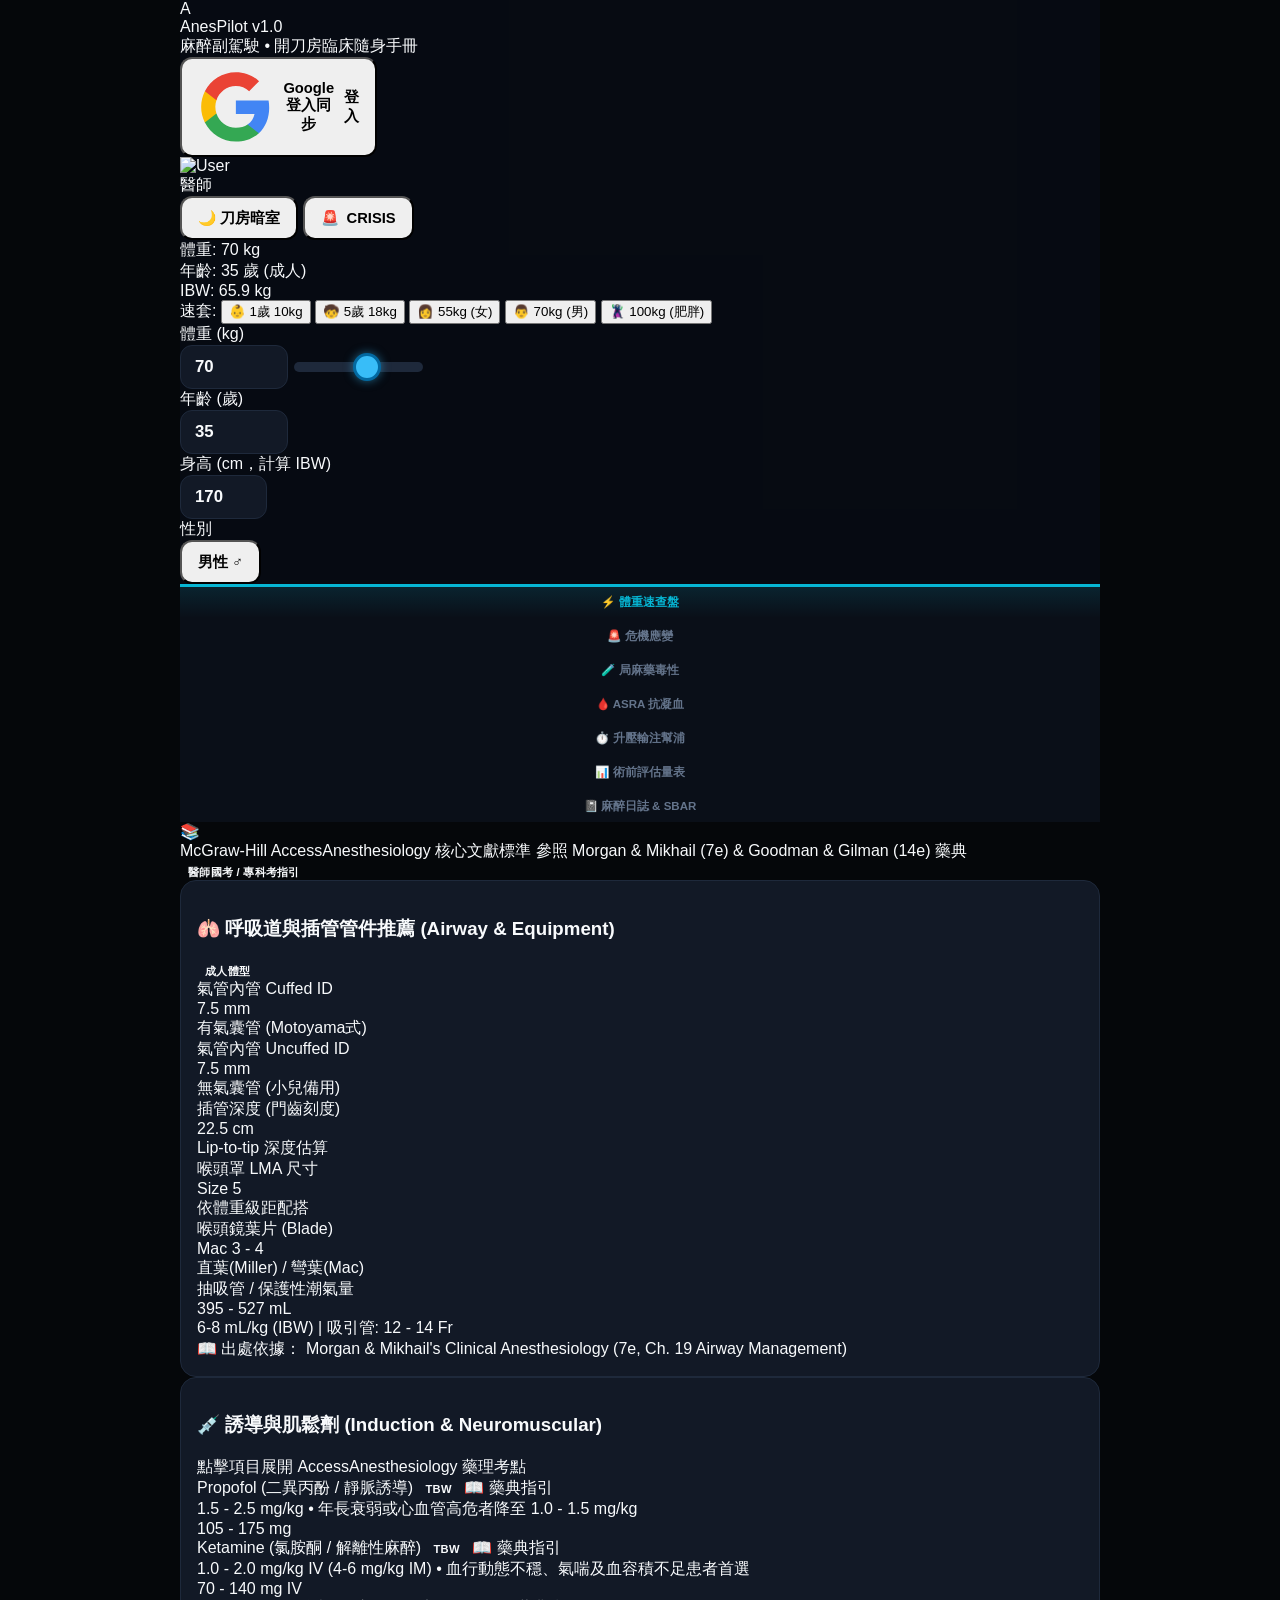
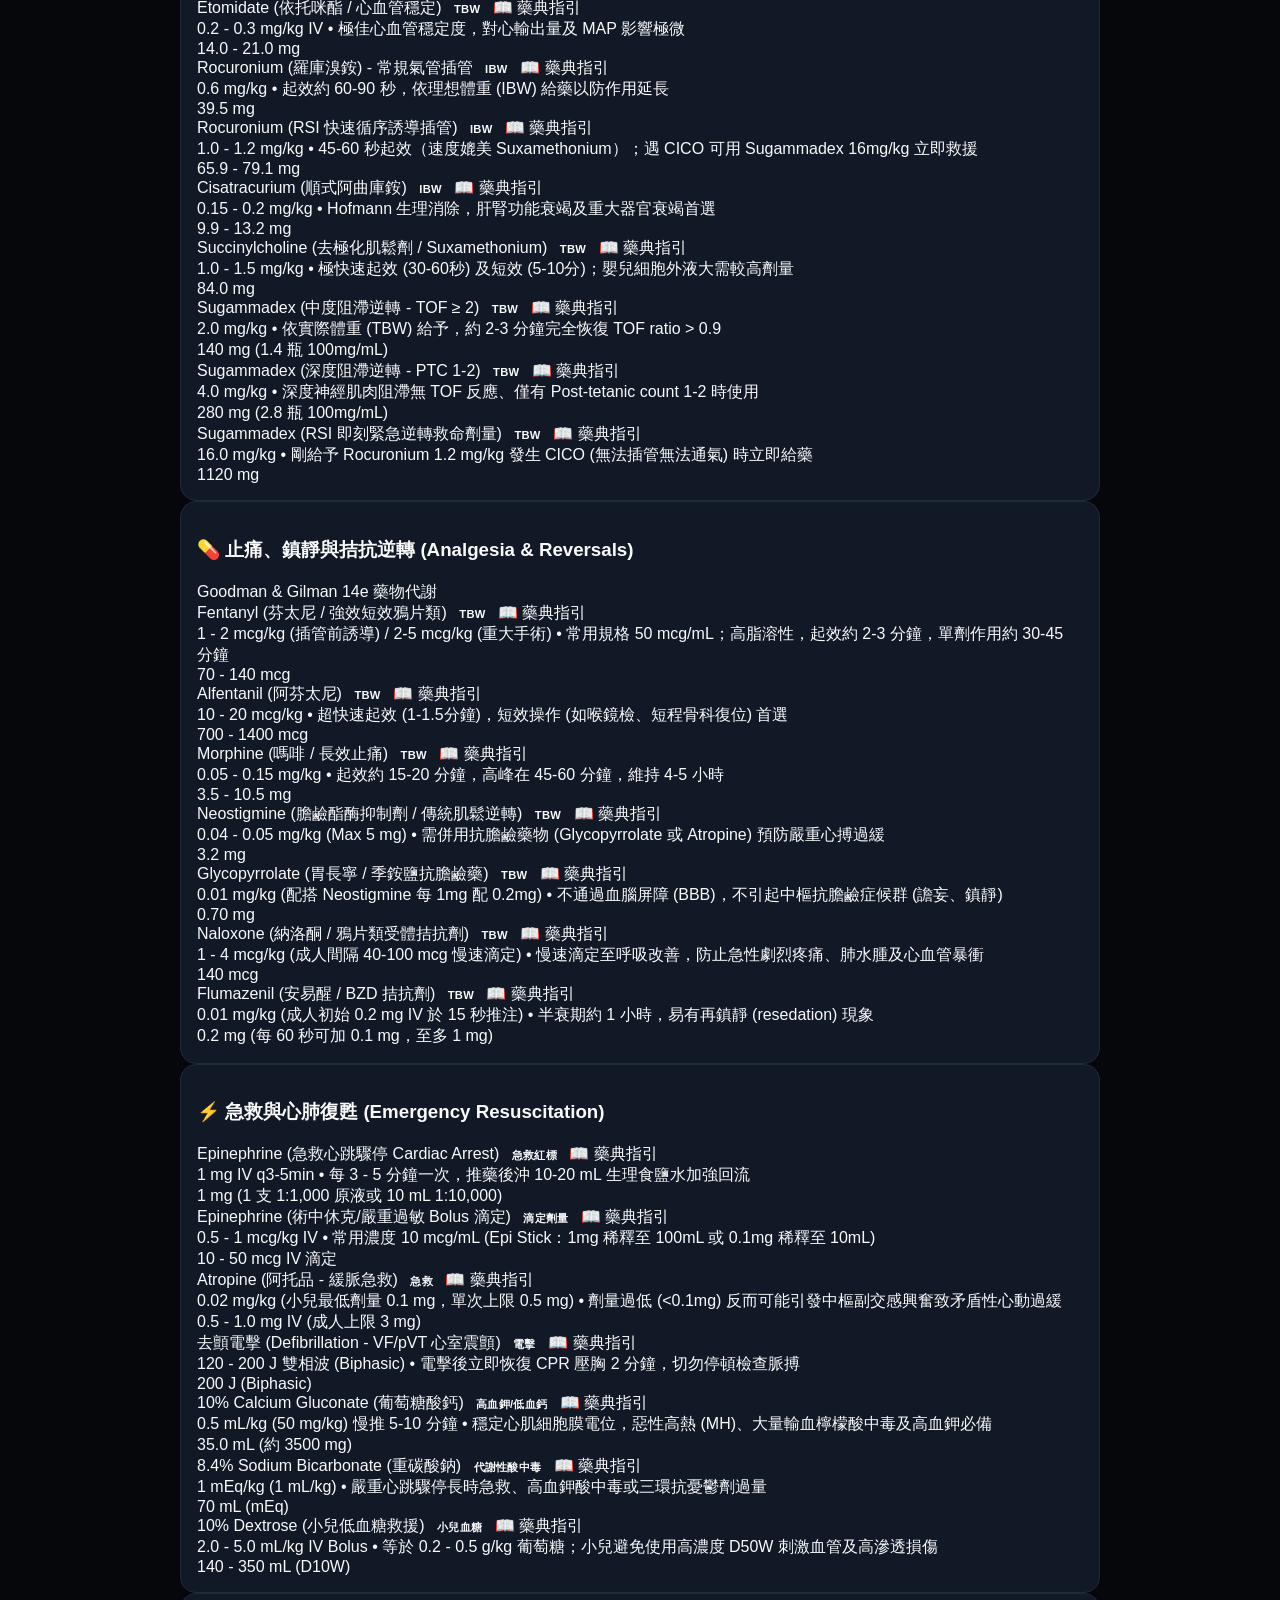
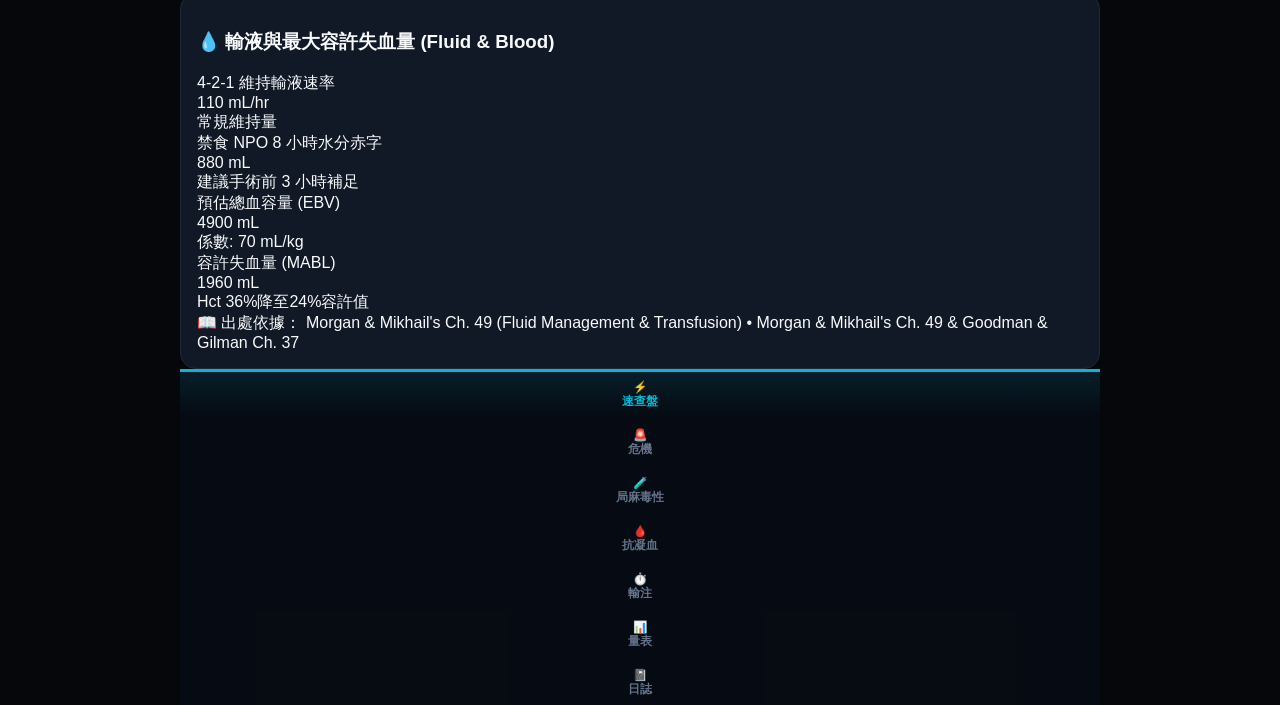
==== standalone.html @ 693778dd "fix(ux): enable mouse text selection and copying across all pages" ====
<!DOCTYPE html>
<html lang="zh-TW">
<head>
  <meta charset="UTF-8">
  <meta name="viewport" content="width=device-width, initial-scale=1.0, maximum-scale=1.0, user-scalable=no, viewport-fit=cover">
  <title>AnesPilot - 麻醉副駕駛 | 手術室隨身臨床輔助系統</title>
  <meta name="description" content="專為麻醉科醫師設計的手術室臨床速查、小兒藥量、危急應變、局麻藥毒性及抗凝血決策系統。">
  <link rel="manifest" href="./manifest.json">
  <meta name="theme-color" content="#05070a">
  <meta name="apple-mobile-web-app-capable" content="yes">
  <meta name="apple-mobile-web-app-status-bar-style" content="black-translucent">

  <!-- Tailwind CSS CDN -->
  <script src="https://cdn.tailwindcss.com"></script>
  <!-- Custom Dark OR & High Contrast Clinical Styles -->
  <style>
/* AnesPilot - Clinical Design System */

:root {
  --bg-primary: #05070a;
  --bg-secondary: #0d121c;
  --bg-card: #121926;
  --bg-card-hover: #192335;
  --border-subtle: #1e293b;
  --border-accent: #334155;
  --text-primary: #f8fafc;
  --text-secondary: #94a3b8;
  --text-muted: #64748b;
  --accent-cyan: #06b6d4;
  --accent-emerald: #10b981;
  --accent-amber: #f59e0b;
  --accent-rose: #ef4444;
  --radius-sm: 8px;
  --radius-md: 12px;
  --radius-lg: 16px;
}

/* Base resets & typography */
* {
  box-sizing: border-box;
  -webkit-tap-highlight-color: transparent;
}

body {
  background-color: var(--bg-primary);
  color: var(--text-primary);
  font-family: -apple-system, BlinkMacSystemFont, "Segoe UI", Roboto, "Helvetica Neue", Arial, sans-serif;
  min-height: 100vh;
  margin: 0;
  padding: 0;
  user-select: text;
  -webkit-user-select: text;
  -webkit-font-smoothing: antialiased;
  transition: background-color 0.2s ease, color 0.2s ease;
}

/* UI Controls prevent accidental drag-selection */
.nav-tab, .glove-btn, .preset-btn, input[type="range"] {
  user-select: none;
  -webkit-user-select: none;
}

/* Content Text Highlighting Style */
::selection {
  background-color: rgba(6, 182, 212, 0.4);
  color: inherit;
}

body.theme-light ::selection {
  background-color: #bae6fd;
  color: #0f172a;
}

/* Custom Scrollbars */
::-webkit-scrollbar {
  width: 6px;
  height: 6px;
}
::-webkit-scrollbar-track {
  background: var(--bg-primary);
}
::-webkit-scrollbar-thumb {
  background: #334155;
  border-radius: 4px;
}

/* App Container */
.app-container {
  max-width: 920px;
  margin: 0 auto;
  min-height: 100vh;
  display: flex;
  flex-direction: column;
}

/* Header & Nav Bars in Default Dark */
.app-header {
  background-color: rgba(7, 11, 18, 0.95);
  border-color: rgba(30, 41, 59, 0.8);
}

.desktop-tabs-bar {
  background-color: #0a0f18;
  border-color: #1e293b;
}

.mobile-bottom-nav {
  background-color: rgba(7, 11, 18, 0.95);
  border-color: #1e293b;
}

/* Header & Quick Profile Bar */
.profile-pill {
  background: rgba(15, 23, 42, 0.85);
  backdrop-filter: blur(12px);
  border: 1px solid var(--border-subtle);
  border-radius: 100px;
}

/* Glove-friendly large controls */
.glove-btn {
  min-height: 44px;
  padding: 10px 16px;
  font-weight: 600;
  font-size: 0.92rem;
  display: inline-flex;
  align-items: center;
  justify-content: center;
  gap: 8px;
  border-radius: var(--radius-md);
  transition: all 0.15s ease-in-out;
  cursor: pointer;
  touch-action: manipulation;
}

.glove-btn:active {
  transform: scale(0.97);
}

.glove-input {
  min-height: 44px;
  font-size: 1.05rem;
  font-weight: 600;
  border-radius: var(--radius-md);
  background: var(--bg-card);
  border: 1.5px solid var(--border-subtle);
  color: var(--text-primary);
  padding: 8px 14px;
  outline: none;
  transition: border-color 0.2s ease, background-color 0.2s ease;
}

.glove-input:focus {
  border-color: var(--accent-cyan);
}

/* Slider customized for surgery gloves */
input[type="range"].glove-slider {
  -webkit-appearance: none;
  height: 10px;
  background: #1e293b;
  border-radius: 8px;
  outline: none;
}

input[type="range"].glove-slider::-webkit-slider-thumb {
  -webkit-appearance: none;
  width: 28px;
  height: 28px;
  border-radius: 50%;
  background: #38bdf8;
  border: 3px solid #0369a1;
  box-shadow: 0 0 10px rgba(56, 189, 248, 0.5);
  cursor: pointer;
  transition: transform 0.1s ease;
}

input[type="range"].glove-slider::-webkit-slider-thumb:active {
  transform: scale(1.2);
}

/* Crisis Mode Pulse & Background Alert */
@keyframes alertFlash {
  0% { background-color: rgba(239, 68, 68, 0.08); }
  50% { background-color: rgba(239, 68, 68, 0.22); }
  100% { background-color: rgba(239, 68, 68, 0.08); }
}

.crisis-active-mode {
  animation: alertFlash 1.8s infinite ease-in-out;
  border-color: rgba(239, 68, 68, 0.6) !important;
}

/* Metronome Heart Pulse */
@keyframes heartBeatAnim {
  0% { transform: scale(1); }
  15% { transform: scale(1.25); }
  30% { transform: scale(1); }
  45% { transform: scale(1.15); }
  60% { transform: scale(1); }
}

.metronome-pulse {
  animation: heartBeatAnim 0.545s infinite ease-in-out;
  color: #f43f5e;
}

/* Navigation Tabs */
.nav-tab {
  display: flex;
  flex-direction: column;
  align-items: center;
  justify-content: center;
  padding: 8px 6px;
  font-size: 0.72rem;
  font-weight: 600;
  color: var(--text-muted);
  cursor: pointer;
  transition: all 0.2s ease;
  border-top: 3px solid transparent;
  flex: 1;
  text-align: center;
}

.nav-tab.active {
  color: var(--accent-cyan);
  border-top-color: var(--accent-cyan);
  background: linear-gradient(180deg, rgba(6, 182, 212, 0.12) 0%, transparent 100%);
}

.nav-tab.crisis-tab.active {
  color: var(--accent-rose);
  border-top-color: var(--accent-rose);
  background: linear-gradient(180deg, rgba(239, 68, 68, 0.18) 0%, transparent 100%);
}

/* Badge tags */
.drug-badge {
  font-size: 0.7rem;
  padding: 2px 8px;
  border-radius: 9999px;
  font-weight: 700;
  letter-spacing: 0.025em;
  text-transform: uppercase;
}

/* Card animations */
.anes-card {
  background: var(--bg-card);
  border: 1px solid var(--border-subtle);
  border-radius: var(--radius-lg);
  padding: 16px;
  transition: all 0.2s ease;
}

.anes-card:hover {
  border-color: var(--border-accent);
}

/* =========================================================================
   LIGHT THEME (日照模式) - Comprehensive Hospital Grade Styling
   ========================================================================= */

body.theme-light {
  --bg-primary: #f1f5f9;       /* Soft slate 100 background */
  --bg-secondary: #ffffff;     /* Pure white headers & navs */
  --bg-card: #ffffff;          /* Crisp white cards */
  --bg-card-hover: #f8fafc;
  --border-subtle: #cbd5e1;    /* Slate 300 borders */
  --border-accent: #94a3b8;
  --text-primary: #0f172a;     /* Slate 900 primary text */
  --text-secondary: #334155;   /* Slate 700 secondary text */
  --text-muted: #64748b;       /* Slate 500 */
  --accent-cyan: #0284c7;      /* Sky 600 */
  --accent-emerald: #059669;   /* Emerald 600 */
  --accent-amber: #d97706;     /* Amber 600 */
  --accent-rose: #dc2626;      /* Red 600 */

  background-color: #f1f5f9 !important;
  color: #0f172a !important;
}

/* Header & Nav in Light Mode */
body.theme-light header {
  background-color: rgba(255, 255, 255, 0.96) !important;
  border-color: #e2e8f0 !important;
  box-shadow: 0 1px 3px rgba(0, 0, 0, 0.05);
}

body.theme-light header .text-white {
  color: #0f172a !important;
}

body.theme-light header .text-slate-400 {
  color: #64748b !important;
}

/* Top Patient Bar & Gender Toggle */
body.theme-light #btn-gender-toggle {
  background-color: #e0f2fe !important;
  color: #0369a1 !important;
  border-color: #7dd3fc !important;
}

body.theme-light #google-user-profile {
  background-color: #f8fafc !important;
  border-color: #cbd5e1 !important;
}

body.theme-light #user-display-name {
  color: #0f172a !important;
}

/* All Slate Dark Backgrounds -> Clean White/Light */
body.theme-light .bg-slate-950,
body.theme-light .bg-slate-950\/40,
body.theme-light .bg-slate-950\/50,
body.theme-light .bg-slate-900,
body.theme-light .bg-slate-900\/80,
body.theme-light .bg-slate-900\/70,
body.theme-light .bg-slate-900\/60,
body.theme-light .bg-slate-900\/50,
body.theme-light .bg-slate-900\/40,
body.theme-light .bg-slate-800,
body.theme-light .bg-slate-800\/80,
body.theme-light .bg-slate-800\/70,
body.theme-light .bg-slate-800\/60,
body.theme-light .bg-slate-800\/50,
body.theme-light .bg-slate-700 {
  background-color: #f8fafc !important;
  border-color: #e2e8f0 !important;
  color: #0f172a !important;
}

/* Cards in Light Mode */
body.theme-light .anes-card {
  background-color: #ffffff !important;
  border-color: #e2e8f0 !important;
  box-shadow: 0 1px 3px rgba(0, 0, 0, 0.05), 0 1px 2px rgba(0, 0, 0, 0.03);
}

body.theme-light .anes-card:hover {
  border-color: #cbd5e1 !important;
}

/* Buttons in Light Mode */
body.theme-light button.bg-slate-800,
body.theme-light .glove-btn.bg-slate-800,
body.theme-light button.bg-slate-900,
body.theme-light .glove-btn.bg-slate-900 {
  background-color: #e2e8f0 !important;
  color: #1e293b !important;
  border-color: #cbd5e1 !important;
}

body.theme-light button.bg-slate-800:hover,
body.theme-light .glove-btn.bg-slate-800:hover,
body.theme-light button.bg-slate-900:hover,
body.theme-light .glove-btn.bg-slate-900:hover {
  background-color: #cbd5e1 !important;
  color: #0f172a !important;
}

/* Desktop & Mobile Navigation in Light Mode */
body.theme-light .desktop-tabs-bar,
body.theme-light .hidden.md\:flex {
  background-color: #ffffff !important;
  border-color: #e2e8f0 !important;
}

body.theme-light .mobile-bottom-nav,
body.theme-light nav.md\:hidden {
  background-color: rgba(255, 255, 255, 0.98) !important;
  border-color: #e2e8f0 !important;
  box-shadow: 0 -2px 10px rgba(0, 0, 0, 0.05);
}

body.theme-light .nav-tab {
  color: #64748b !important;
}

body.theme-light .nav-tab.active {
  color: #0284c7 !important;
  border-top-color: #0284c7 !important;
  background: rgba(2, 132, 199, 0.08) !important;
}

body.theme-light .nav-tab.crisis-tab.active {
  color: #dc2626 !important;
  border-top-color: #dc2626 !important;
  background: rgba(220, 38, 38, 0.08) !important;
}

/* Text overrides in Light Mode */
body.theme-light .text-white,
body.theme-light .text-slate-100,
body.theme-light .text-slate-200 {
  color: #0f172a !important;
}

body.theme-light .text-slate-300 {
  color: #1e293b !important;
}

body.theme-light .text-slate-400 {
  color: #475569 !important;
}

body.theme-light .text-slate-500 {
  color: #64748b !important;
}

/* High Contrast Colored Text for Light Mode */
body.theme-light .text-emerald-300,
body.theme-light .text-emerald-400 {
  color: #059669 !important;
}

body.theme-light .text-cyan-300,
body.theme-light .text-cyan-400,
body.theme-light .text-sky-300,
body.theme-light .text-sky-400 {
  color: #0284c7 !important;
}

body.theme-light .text-amber-300,
body.theme-light .text-amber-400 {
  color: #b45309 !important;
}

body.theme-light .text-rose-300,
body.theme-light .text-rose-400 {
  color: #dc2626 !important;
}

body.theme-light .text-purple-300,
body.theme-light .text-purple-400 {
  color: #7e22ce !important;
}

/* Status Badges & Pill Tags */
body.theme-light .drug-badge {
  background-color: #f1f5f9 !important;
  border-color: #cbd5e1 !important;
  color: #334155 !important;
}

body.theme-light .drug-badge.bg-cyan-950,
body.theme-light .bg-cyan-950 {
  background-color: #e0f2fe !important;
  border-color: #7dd3fc !important;
  color: #0284c7 !important;
}

body.theme-light .drug-badge.bg-emerald-950,
body.theme-light .bg-emerald-950,
body.theme-light .bg-emerald-950\/20,
body.theme-light .bg-emerald-950\/30,
body.theme-light .bg-emerald-950\/40 {
  background-color: #d1fae5 !important;
  border-color: #6ee7b7 !important;
  color: #047857 !important;
}

body.theme-light .drug-badge.bg-amber-950,
body.theme-light .bg-amber-950,
body.theme-light .bg-amber-950\/20,
body.theme-light .bg-amber-950\/30,
body.theme-light .bg-amber-950\/40 {
  background-color: #fef3c7 !important;
  border-color: #fcd34d !important;
  color: #b45309 !important;
}

body.theme-light .drug-badge.bg-rose-950,
body.theme-light .drug-badge.bg-rose-900,
body.theme-light .bg-rose-950,
body.theme-light .bg-rose-950\/20,
body.theme-light .bg-rose-950\/30,
body.theme-light .bg-rose-950\/40,
body.theme-light .bg-rose-950\/50,
body.theme-light .bg-rose-950\/60,
body.theme-light .bg-rose-900,
body.theme-light .bg-rose-900\/60 {
  background-color: #fee2e2 !important;
  border-color: #fca5a5 !important;
  color: #b91c1c !important;
}

body.theme-light .bg-sky-950\/60,
body.theme-light .bg-blue-950\/60,
body.theme-light .bg-sky-900\/80 {
  background-color: #e0f2fe !important;
  border-color: #7dd3fc !important;
  color: #0369a1 !important;
}

/* Inputs, Selects & Checkboxes in Light Mode */
body.theme-light .glove-input,
body.theme-light select,
body.theme-light input[type="text"],
body.theme-light input[type="number"] {
  background-color: #ffffff !important;
  border-color: #cbd5e1 !important;
  color: #0f172a !important;
}

body.theme-light select option {
  background-color: #ffffff !important;
  color: #0f172a !important;
}

body.theme-light .glove-input:focus,
body.theme-light select:focus,
body.theme-light input:focus {
  border-color: #0284c7 !important;
  box-shadow: 0 0 0 3px rgba(2, 132, 199, 0.15) !important;
}

body.theme-light input[type="checkbox"] {
  background-color: #ffffff !important;
}

body.theme-light input[type="range"].glove-slider {
  background: #cbd5e1 !important;
}

body.theme-light .preset-btn {
  background-color: #e2e8f0 !important;
  color: #1e293b !important;
  border-color: #cbd5e1 !important;
}

body.theme-light .preset-btn:hover {
  background-color: #cbd5e1 !important;
  color: #0f172a !important;
}

/* Clickable Selection Cards (STOP-Bang, Apfel, RCRI, Crisis steps) */
body.theme-light label.cursor-pointer {
  background-color: #f8fafc !important;
  border-color: #e2e8f0 !important;
  color: #0f172a !important;
}

body.theme-light label.cursor-pointer:hover {
  background-color: #f1f5f9 !important;
  border-color: #cbd5e1 !important;
}

/* Crisis Card & Banners in Light Mode */
body.theme-light .crisis-active-mode {
  background-color: #fff1f2 !important;
  border-color: #f87171 !important;
}

/* Infusion Calculator Gradient Highlight Card */
body.theme-light .bg-gradient-to-r.from-sky-950\/60.to-blue-950\/60,
body.theme-light .from-sky-950\/60 {
  background: linear-gradient(135deg, #e0f2fe 0%, #bae6fd 100%) !important;
  border-color: #38bdf8 !important;
}

body.theme-light .from-sky-950\/60 .text-white,
body.theme-light .from-sky-950\/60 .text-4xl {
  color: #0369a1 !important;
}

/* Theme Toggle Button */
body.theme-light #btn-theme-toggle {
  background-color: #e2e8f0 !important;
  color: #0f172a !important;
  border-color: #cbd5e1 !important;
}

/* Border overrides */
body.theme-light .border-slate-800,
body.theme-light .border-slate-800\/80,
body.theme-light .border-slate-700 {
  border-color: #e2e8f0 !important;
}

</style>
</head>
<body class="min-h-screen">
  <div class="app-container pb-24 md:pb-8">
    
    <!-- Top Nav Header -->
    <header class="app-header sticky top-0 z-30 backdrop-blur-md border-b px-3 py-2.5">
      <div class="flex items-center justify-between gap-2">
        <!-- Logo & Branding -->
        <div class="flex items-center gap-2">
          <div class="w-8 h-8 rounded-lg bg-gradient-to-tr from-cyan-600 to-sky-400 flex items-center justify-center text-white font-black text-lg shadow-md shadow-cyan-900/50">
            A
          </div>
          <div>
            <div class="flex items-center gap-1.5">
              <span class="font-extrabold text-base tracking-tight text-white">AnesPilot</span>
              <span class="text-[10px] font-bold px-1.5 py-0.5 rounded bg-cyan-950 text-cyan-300 border border-cyan-800/60 font-mono">v1.0</span>
            </div>
            <div class="text-[10px] text-slate-400 font-medium">麻醉副駕駛 &bull; 開刀房臨床隨身手冊</div>
          </div>
        </div>

        <!-- Quick Patient Summary Badge & Crisis Action -->
        <div class="flex items-center gap-2">
          <!-- Google Sign-In & Cloud Sync Profile -->
          <div id="google-auth-container" class="flex items-center">
            <button id="btn-google-login" class="glove-btn py-1 px-2.5 bg-white text-slate-800 hover:bg-slate-100 border border-slate-300 font-bold text-xs rounded-lg shadow-sm flex items-center gap-1.5" onclick="window.handleGoogleLogin()">
              <svg class="w-3.5 h-3.5" viewBox="0 0 24 24"><path fill="#4285F4" d="M22.56 12.25c0-.78-.07-1.53-.2-2.25H12v4.26h5.92c-.26 1.37-1.04 2.53-2.21 3.31v2.77h3.57c2.08-1.92 3.28-4.74 3.28-8.09z"/><path fill="#34A853" d="M12 23c2.97 0 5.46-.98 7.28-2.66l-3.57-2.77c-.98.66-2.23 1.06-3.71 1.06-2.86 0-5.29-1.93-6.16-4.53H2.18v2.84C3.99 20.53 7.7 23 12 23z"/><path fill="#FBBC05" d="M5.84 14.09c-.22-.66-.35-1.36-.35-2.09s.13-1.43.35-2.09V7.06H2.18C1.43 8.55 1 10.22 1 12s.43 3.45 1.18 4.94l2.85-2.22.81-.63z"/><path fill="#EA4335" d="M12 5.38c1.62 0 3.06.56 4.21 1.64l3.15-3.15C17.45 2.09 14.97 1 12 1 7.7 1 3.99 3.47 2.18 7.06l3.66 2.84c.87-2.6 3.3-4.52 6.16-4.52z"/></svg>
              <span class="hidden sm:inline">Google 登入同步</span>
              <span class="sm:hidden">登入</span>
            </button>

            <div id="google-user-profile" class="hidden flex items-center gap-1.5 cursor-pointer bg-slate-900/80 hover:bg-slate-800/80 p-1 pr-2 rounded-full border border-slate-700/80" onclick="window.showUserMenu()">
              <img id="user-avatar" class="w-6 h-6 rounded-full border border-emerald-500 object-cover" src="" alt="User">
              <div class="text-left hidden sm:block">
                <div id="user-display-name" class="text-[11px] font-bold text-slate-100 truncate max-w-[80px]">醫師</div>
              </div>
              <span class="w-2 h-2 rounded-full bg-emerald-400 animate-pulse ml-0.5" title="雲端即時同步中"></span>
            </div>
          </div>

          <!-- Theme Toggle -->
          <button id="btn-theme-toggle" class="glove-btn py-1.5 px-2 bg-slate-900 border border-slate-800 text-xs text-slate-300 rounded-lg hover:bg-slate-800">
            <span id="theme-icon">🌙 刀房暗室</span>
          </button>

          <!-- CRISIS RED BUTTON -->
          <button id="btn-quick-crisis" class="glove-btn py-1.5 px-2.5 bg-gradient-to-r from-red-600 to-rose-700 hover:from-red-500 hover:to-rose-600 text-white font-black text-xs rounded-lg shadow-lg shadow-red-950/80 border border-red-500 flex items-center gap-1 animate-pulse">
            <span>🚨</span>
            <span class="tracking-wide">CRISIS</span>
          </button>
        </div>
      </div>

      <!-- Quick Patient Profile Adjuster Bar -->
      <div class="mt-2.5 p-2 rounded-xl bg-slate-900/80 border border-slate-800 flex flex-wrap items-center justify-between gap-2">
        <!-- Current Patient Stats Display -->
        <div class="flex items-center gap-3">
          <div class="flex items-center gap-1">
            <span class="text-xs text-slate-400">體重:</span>
            <span id="profile-display-weight" class="font-black text-emerald-400 text-base">70 kg</span>
          </div>
          <div class="h-3 w-px bg-slate-700"></div>
          <div class="flex items-center gap-1">
            <span class="text-xs text-slate-400">年齡:</span>
            <span id="profile-display-age" class="font-bold text-slate-200 text-xs">35 歲 (成人)</span>
          </div>
          <div class="h-3 w-px bg-slate-700"></div>
          <div class="flex items-center gap-1 text-[11px] text-slate-400">
            <span id="profile-display-ibw">IBW: 65.5 kg</span>
          </div>
        </div>

        <!-- Patient Quick Presets -->
        <div class="flex items-center gap-1.5 overflow-x-auto text-xs py-0.5">
          <span class="text-[10px] text-slate-500 font-bold uppercase mr-0.5">速套:</span>
          <button class="preset-btn px-2 py-1 rounded bg-slate-800 hover:bg-slate-700 text-slate-300 font-semibold text-[11px] whitespace-nowrap" data-w="10" data-a="1" data-h="75" data-f="false">
            👶 1歲 10kg
          </button>
          <button class="preset-btn px-2 py-1 rounded bg-slate-800 hover:bg-slate-700 text-slate-300 font-semibold text-[11px] whitespace-nowrap" data-w="18" data-a="5" data-h="110" data-f="true">
            🧒 5歲 18kg
          </button>
          <button class="preset-btn px-2 py-1 rounded bg-slate-800 hover:bg-slate-700 text-slate-300 font-semibold text-[11px] whitespace-nowrap" data-w="55" data-a="32" data-h="160" data-f="true">
            👩 55kg (女)
          </button>
          <button class="preset-btn px-2 py-1 rounded bg-slate-800 hover:bg-slate-700 text-cyan-300 font-semibold text-[11px] whitespace-nowrap border border-cyan-900/60" data-w="70" data-a="40" data-h="172" data-f="false">
            👨 70kg (男)
          </button>
          <button class="preset-btn px-2 py-1 rounded bg-slate-800 hover:bg-slate-700 text-amber-300 font-semibold text-[11px] whitespace-nowrap" data-w="100" data-a="50" data-h="170" data-f="false">
            🦹 100kg (肥胖)
          </button>
        </div>
      </div>

      <!-- Fine-tune Controls (Collapsible or interactive slider) -->
      <div class="mt-2 grid grid-cols-2 sm:grid-cols-4 gap-2 text-xs">
        <div>
          <label class="text-[11px] text-slate-400 font-semibold">體重 (kg)</label>
          <div class="flex items-center gap-1 mt-0.5">
            <input type="number" id="input-weight" min="1" max="200" value="70" step="0.5" class="glove-input w-20 py-1 text-center font-black text-emerald-400">
            <input type="range" id="slider-weight" min="2" max="120" value="70" step="1" class="glove-slider flex-1">
          </div>
        </div>

        <div>
          <label class="text-[11px] text-slate-400 font-semibold">年齡 (歲)</label>
          <div class="flex items-center gap-1 mt-0.5">
            <input type="number" id="input-age" min="0" max="100" value="35" step="0.5" class="glove-input w-full py-1 text-center font-bold">
          </div>
        </div>

        <div>
          <label class="text-[11px] text-slate-400 font-semibold">身高 (cm，計算 IBW)</label>
          <div class="flex items-center gap-1 mt-0.5">
            <input type="number" id="input-height" min="40" max="220" value="170" step="1" class="glove-input w-full py-1 text-center font-bold">
          </div>
        </div>

        <div>
          <label class="text-[11px] text-slate-400 font-semibold">性別</label>
          <div class="mt-0.5">
            <button id="btn-gender-toggle" class="glove-btn w-full py-2 bg-sky-950/60 text-sky-300 border border-sky-700/50 text-xs">
              男性 ♂
            </button>
          </div>
        </div>
      </div>
    </header>

    <!-- Desktop / Tablet Top Tabs (Hidden on small screens) -->
    <div class="desktop-tabs-bar hidden md:flex border-b px-3 overflow-x-auto">
      <div class="nav-tab active" data-tab="dosing">
        <span>⚡ 體重速查盤</span>
      </div>
      <div class="nav-tab crisis-tab" data-tab="crisis">
        <span>🚨 危機應變</span>
      </div>
      <div class="nav-tab" data-tab="toxicity">
        <span>🧪 局麻藥毒性</span>
      </div>
      <div class="nav-tab" data-tab="asra">
        <span>🩸 ASRA 抗凝血</span>
      </div>
      <div class="nav-tab" data-tab="infusion">
        <span>⏱️ 升壓輸注幫浦</span>
      </div>
      <div class="nav-tab" data-tab="scores">
        <span>📊 術前評估量表</span>
      </div>
      <div class="nav-tab" data-tab="logbook">
        <span>📓 麻醉日誌 & SBAR</span>
      </div>
    </div>

    <!-- Main Content Workspaces -->
    <main class="p-3 flex-1">
      <!-- 1. Dosing Tab Panel -->
      <section id="panel-dosing" class="tab-content">
        <div id="dosing-results-container"></div>
      </section>

      <!-- 2. Crisis Tab Panel -->
      <section id="panel-crisis" class="tab-content hidden">
        <div id="crisis-container"></div>
      </section>

      <!-- 3. Toxicity Tab Panel -->
      <section id="panel-toxicity" class="tab-content hidden">
        <div id="toxicity-container"></div>
      </section>

      <!-- 4. ASRA Tab Panel -->
      <section id="panel-asra" class="tab-content hidden">
        <div id="asra-container"></div>
      </section>

      <!-- 5. Infusion Tab Panel -->
      <section id="panel-infusion" class="tab-content hidden">
        <div id="infusion-container"></div>
      </section>

      <!-- 6. Scores Tab Panel -->
      <section id="panel-scores" class="tab-content hidden">
        <div id="scores-container"></div>
      </section>

      <!-- 7. Logbook Tab Panel -->
      <section id="panel-logbook" class="tab-content hidden">
        <div id="logbook-container"></div>
      </section>
    </main>

    <!-- Mobile Bottom Tab Navigation (Fixed at bottom for thumb friendliness) -->
    <nav class="mobile-bottom-nav md:hidden fixed bottom-0 left-0 right-0 z-40 backdrop-blur-lg border-t flex justify-around items-stretch safe-area-bottom">
      <div class="nav-tab active" data-tab="dosing">
        <span class="text-base">⚡</span>
        <span>速查盤</span>
      </div>
      <div class="nav-tab crisis-tab text-rose-400" data-tab="crisis">
        <span class="text-base">🚨</span>
        <span>危機</span>
      </div>
      <div class="nav-tab" data-tab="toxicity">
        <span class="text-base">🧪</span>
        <span>局麻毒性</span>
      </div>
      <div class="nav-tab" data-tab="asra">
        <span class="text-base">🩸</span>
        <span>抗凝血</span>
      </div>
      <div class="nav-tab" data-tab="infusion">
        <span class="text-base">⏱️</span>
        <span>輸注</span>
      </div>
      <div class="nav-tab" data-tab="scores">
        <span class="text-base">📊</span>
        <span>量表</span>
      </div>
      <div class="nav-tab" data-tab="logbook">
        <span class="text-base">📓</span>
        <span>日誌</span>
      </div>
    </nav>

  </div>

  <!-- Main ES Module Script -->
  <script>
/**
 * AnesPilot - Cloud Sync & Google Auth Service
 * Powered by Google Firebase (v10 Modular SDK)
 * Supports Offline-First data synchronization across phones, tablets, and PCs.
 */

// Default Firebase Configuration for AnesPilot
const DEFAULT_FIREBASE_CONFIG = {
  apiKey: "AIzaSyCfqiHXlkg8LL9MUf9uEZYCP_jaXLQl8jc",
  authDomain: "anes-pilot.firebaseapp.com",
  projectId: "anes-pilot",
  storageBucket: "anes-pilot.firebasestorage.app",
  messagingSenderId: "713624096054",
  appId: "1:713624096054:web:47358fbb4835b7558d7797",
  measurementId: "G-CKQGY29D97"
};

class CloudSyncService {
  constructor() {
    this.app = null;
    this.auth = null;
    this.db = null;
    this.currentUser = null;
    this.syncStatus = "offline"; // 'offline', 'connected', 'syncing', 'error'
    this.authListeners = [];
    this.syncListeners = [];
    this.lastSyncTime = localStorage.getItem("anes_last_sync_time") || null;
  }

  getConfig() {
    try {
      const custom = localStorage.getItem("anes_firebase_config");
      if (custom) return JSON.parse(custom);
    } catch (e) {}
    return DEFAULT_FIREBASE_CONFIG;
  }

  saveConfig(config) {
    localStorage.setItem("anes_firebase_config", JSON.stringify(config));
    // Re-initialize
    this.app = null;
    this.auth = null;
    this.db = null;
    return this.init();
  }

  async init() {
    try {
      if (!navigator.onLine) {
        this.setSyncStatus("offline");
        return false;
      }

      // Dynamically load Firebase modules to preserve 100% offline capability
      const { initializeApp } = await import("https://www.gstatic.com/firebasejs/10.8.0/firebase-app.js");
      const { getAuth, onAuthStateChanged, GoogleAuthProvider, signInWithPopup, signOut } = await import("https://www.gstatic.com/firebasejs/10.8.0/firebase-auth.js");
      const { getFirestore, doc, getDoc, setDoc, serverTimestamp } = await import("https://www.gstatic.com/firebasejs/10.8.0/firebase-firestore.js");

      this.firebaseModules = {
        GoogleAuthProvider,
        signInWithPopup,
        signOut,
        doc,
        getDoc,
        setDoc,
        serverTimestamp
      };

      const config = this.getConfig();
      this.app = initializeApp(config);
      this.auth = getAuth(this.app);
      this.db = getFirestore(this.app);

      onAuthStateChanged(this.auth, async (user) => {
        this.currentUser = user;
        if (user) {
          this.setSyncStatus("connected");
          this.notifyAuthListeners(user);
          // Auto sync on login
          await this.pullAndMerge();
        } else {
          this.setSyncStatus("offline");
          this.notifyAuthListeners(null);
        }
      });

      return true;
    } catch (err) {
      console.warn("[CloudSync] Firebase initialization in local mode:", err);
      this.setSyncStatus("offline");
      return false;
    }
  }

  async loginWithGoogle() {
    if (!this.auth) {
      const initialized = await this.init();
      if (!initialized || !this.auth) {
        throw new Error("請先設定您的 Firebase 金鑰（或確認網路已連線）。");
      }
    }

    const { GoogleAuthProvider, signInWithPopup } = this.firebaseModules;
    const provider = new GoogleAuthProvider();
    provider.setCustomParameters({ prompt: "select_account" });

    try {
      this.setSyncStatus("syncing");
      const result = await signInWithPopup(this.auth, provider);
      this.currentUser = result.user;
      this.setSyncStatus("connected");
      this.notifyAuthListeners(this.currentUser);
      await this.pullAndMerge();
      return result.user;
    } catch (error) {
      this.setSyncStatus("error");
      console.error("Google Login Error:", error);
      throw error;
    }
  }

  async logout() {
    if (this.auth && this.firebaseModules?.signOut) {
      await this.firebaseModules.signOut(this.auth);
    }
    this.currentUser = null;
    this.setSyncStatus("offline");
    this.notifyAuthListeners(null);
  }

  async pullAndMerge() {
    if (!this.currentUser || !this.db) return null;

    try {
      this.setSyncStatus("syncing");
      const { doc, getDoc, setDoc } = this.firebaseModules;
      const userRef = doc(this.db, "users", this.currentUser.uid);
      const snapshot = await getDoc(userRef);

      let localCases = JSON.parse(localStorage.getItem("anes_cases") || "[]");
      let localDrugs = JSON.parse(localStorage.getItem("anes_custom_infusion_drugs") || "{}");

      if (snapshot.exists()) {
        const cloudData = snapshot.data();
        const cloudCases = cloudData.cases || [];
        const cloudDrugs = cloudData.customDrugs || {};

        // Smart merge cases by ID
        const caseMap = new Map();
        cloudCases.forEach(c => caseMap.set(c.id, c));
        localCases.forEach(c => caseMap.set(c.id, c)); // Local overrides/merges
        const mergedCases = Array.from(caseMap.values()).sort((a, b) => (b.id || 0) - (a.id || 0));

        // Smart merge custom drugs
        const mergedDrugs = { ...cloudDrugs, ...localDrugs };

        localStorage.setItem("anes_cases", JSON.stringify(mergedCases));
        localStorage.setItem("anes_custom_infusion_drugs", JSON.stringify(mergedDrugs));

        // Push unified state back to cloud
        await setDoc(userRef, {
          email: this.currentUser.email,
          displayName: this.currentUser.displayName,
          photoURL: this.currentUser.photoURL,
          cases: mergedCases,
          customDrugs: mergedDrugs,
          lastSyncAt: new Date().toISOString()
        }, { merge: true });

        this.lastSyncTime = new Date().toLocaleTimeString();
        localStorage.setItem("anes_last_sync_time", this.lastSyncTime);
        this.setSyncStatus("connected");

        return { cases: mergedCases, customDrugs: mergedDrugs };
      } else {
        // First time cloud sync: push all local data to cloud
        await setDoc(userRef, {
          email: this.currentUser.email,
          displayName: this.currentUser.displayName,
          photoURL: this.currentUser.photoURL,
          cases: localCases,
          customDrugs: localDrugs,
          lastSyncAt: new Date().toISOString()
        });

        this.lastSyncTime = new Date().toLocaleTimeString();
        localStorage.setItem("anes_last_sync_time", this.lastSyncTime);
        this.setSyncStatus("connected");
        return { cases: localCases, customDrugs: localDrugs };
      }
    } catch (e) {
      console.error("[CloudSync] Pull and merge error:", e);
      this.setSyncStatus("error");
      return null;
    }
  }

  async pushCases(cases) {
    if (!this.currentUser || !this.db) return;
    try {
      this.setSyncStatus("syncing");
      const { doc, setDoc } = this.firebaseModules;
      const userRef = doc(this.db, "users", this.currentUser.uid);
      await setDoc(userRef, {
        cases: cases,
        lastSyncAt: new Date().toISOString()
      }, { merge: true });

      this.lastSyncTime = new Date().toLocaleTimeString();
      localStorage.setItem("anes_last_sync_time", this.lastSyncTime);
      this.setSyncStatus("connected");
    } catch (e) {
      console.warn("[CloudSync] pushCases error:", e);
      this.setSyncStatus("error");
    }
  }

  async pushCustomDrugs(drugs) {
    if (!this.currentUser || !this.db) return;
    try {
      this.setSyncStatus("syncing");
      const { doc, setDoc } = this.firebaseModules;
      const userRef = doc(this.db, "users", this.currentUser.uid);
      await setDoc(userRef, {
        customDrugs: drugs,
        lastSyncAt: new Date().toISOString()
      }, { merge: true });

      this.lastSyncTime = new Date().toLocaleTimeString();
      localStorage.setItem("anes_last_sync_time", this.lastSyncTime);
      this.setSyncStatus("connected");
    } catch (e) {
      console.warn("[CloudSync] pushCustomDrugs error:", e);
      this.setSyncStatus("error");
    }
  }

  setSyncStatus(status) {
    this.syncStatus = status;
    this.syncListeners.forEach(fn => fn(status, this.lastSyncTime));
  }

  onAuthChange(callback) {
    this.authListeners.push(callback);
    if (this.currentUser) callback(this.currentUser);
  }

  onSyncChange(callback) {
    this.syncListeners.push(callback);
    callback(this.syncStatus, this.lastSyncTime);
  }

  notifyAuthListeners(user) {
    this.authListeners.forEach(fn => fn(user));
  }
}

const cloudSync = new CloudSyncService();

;
/**
 * AnesPilot - Clinical Drug Data & Formulas
 * Standardized across international and Taiwan anesthesia practices.
 * 
 * References & Evidentiary Base:
 * 1. Morgan & Mikhail's Clinical Anesthesiology, 7th Edition (McGraw-Hill AccessAnesthesiology)
 * 2. Goodman & Gilman’s The Pharmacological Basis of Therapeutics, 14th Edition (McGraw-Hill)
 * 3. NYSORA Textbook of Regional Anesthesia and Acute Pain Management
 * 4. ASA / DAS 2015/2025 Difficult Airway Guidelines
 * 5. ASRA Coagulation Guidelines & LAST Checklist
 */

const DRUG_DATABASE = {
  // AccessAnesthesiology Reference Badges
  references: {
    mm: "Morgan & Mikhail's Clinical Anesthesiology (7th Ed.)",
    gg: "Goodman & Gilman's Pharmacological Basis of Therapeutics (14th Ed.)",
    nysora: "NYSORA Textbook of Regional Anesthesia & Acute Pain Management",
    asra: "ASRA Pain Medicine Coagulation & LAST Advisory"
  },

  // Airway Calculations (Morgan & Mikhail's Ch. 19 & Motoyama/Khine Pediatric Airway Formulas)
  calculateAirway(ageYears, weightKg, isFemale = false) {
    let ettCuffed, ettUncuffed, ettDepth, lmaSize, bladeType, suctionFr;

    if (ageYears < 0.08) {
      // Premature / Neonate (< 1 month)
      if (weightKg < 1.0) {
        ettUncuffed = 2.5; ettCuffed = 2.5; ettDepth = 6.0; bladeType = "Miller 00"; suctionFr = "5 - 6 Fr"; lmaSize = "N/A (<2kg)";
      } else if (weightKg < 2.5) {
        ettUncuffed = 3.0; ettCuffed = 2.5; ettDepth = 7.0; bladeType = "Miller 0"; suctionFr = "6 Fr"; lmaSize = "N/A (<2kg)";
      } else {
        ettUncuffed = 3.5; ettCuffed = 3.0; ettDepth = 8.5 - 9.0; bladeType = "Miller 0 - 1"; suctionFr = "6 - 8 Fr"; lmaSize = "1 (<5kg)";
      }
    } else if (ageYears < 1.0) {
      // Infant (1 - 12 months)
      ettUncuffed = 3.5;
      ettCuffed = 3.0;
      ettDepth = Math.min(11, Math.round(((weightKg / 2) + 6) * 10) / 10);
      bladeType = "Miller 1";
      suctionFr = "8 Fr";
      lmaSize = weightKg < 5 ? "1 (<5kg)" : "1.5 (5-10kg)";
    } else if (ageYears < 2.0) {
      // 1 - 2 years
      ettUncuffed = 4.0;
      ettCuffed = 3.5;
      ettDepth = 11.5;
      bladeType = "Miller 1 - 1.5 / Mac 2";
      suctionFr = "8 - 10 Fr";
      lmaSize = "1.5 - 2 (10-20kg)";
    } else if (ageYears < 14.0) {
      // Pediatric 2 - 14 years
      // Motoyama & Khine formulas:
      const cuffedCalc = (ageYears / 4) + 3.5;
      const uncuffedCalc = (ageYears / 4) + 4.0;
      ettCuffed = Math.round(cuffedCalc * 2) / 2;
      ettUncuffed = Math.round(uncuffedCalc * 2) / 2;
      ettDepth = Math.round(((ageYears / 2) + 12) * 10) / 10;
      
      if (ageYears < 4) {
        bladeType = "Mac 2 / Miller 1.5";
      } else if (ageYears < 9) {
        bladeType = "Mac 2 - 3";
      } else {
        bladeType = "Mac 3";
      }
      suctionFr = "10 - 12 Fr";
      
      if (weightKg < 10) lmaSize = "1.5";
      else if (weightKg < 20) lmaSize = "2";
      else if (weightKg < 30) lmaSize = "2.5";
      else if (weightKg < 50) lmaSize = "3";
      else lmaSize = "4";
    } else {
      // Adult (>= 14 years)
      if (isFemale) {
        ettCuffed = 7.0;
        ettUncuffed = 7.0;
        ettDepth = 20.5;
        bladeType = "Mac 3";
        lmaSize = weightKg < 50 ? "3" : (weightKg < 70 ? "4" : "5");
      } else {
        ettCuffed = 7.5;
        ettUncuffed = 7.5;
        ettDepth = 22.5;
        bladeType = "Mac 3 - 4";
        lmaSize = weightKg < 70 ? "4" : "5";
      }
      suctionFr = "12 - 14 Fr";
    }

    return {
      ettCuffed,
      ettUncuffed,
      ettDepth,
      lmaSize,
      bladeType,
      suctionFr,
      reference: "Morgan & Mikhail's Clinical Anesthesiology (7e, Ch. 19 Airway Management)"
    };
  },

  // Calculate Ideal Body Weight (Devine Formula - M&M Appendix)
  calculateIBW(heightCm, isFemale) {
    if (!heightCm || heightCm < 60) return null;
    const heightInches = heightCm / 2.54;
    if (heightInches <= 60) {
      return isFemale ? 45.5 : 50.0;
    }
    const inchesOver5ft = heightInches - 60;
    const ibw = isFemale ? 45.5 + 2.3 * inchesOver5ft : 50.0 + 2.3 * inchesOver5ft;
    return Math.round(ibw * 10) / 10;
  },

  // Calculate Maintenance Fluids (4-2-1 Rule / Holliday-Segar Method)
  calculateFluids(weightKg) {
    let hourlyRate = 0;
    if (weightKg <= 10) {
      hourlyRate = weightKg * 4;
    } else if (weightKg <= 20) {
      hourlyRate = 40 + (weightKg - 10) * 2;
    } else {
      hourlyRate = 60 + (weightKg - 20) * 1;
    }
    return {
      hourlyRate: Math.round(hourlyRate),
      npo8hr: Math.round(hourlyRate * 8),
      bolus20ml: Math.round(weightKg * 20),
      reference: "Morgan & Mikhail's Ch. 49 (Fluid Management & Transfusion)"
    };
  },

  // Calculate Estimated Blood Volume (EBV) & MABL (Furman Formula)
  calculateBlood(weightKg, ageYears, isFemale, startHct = 36, targetHct = 24) {
    let ebvFactor = 70; // mL/kg
    if (ageYears < 0.08) {
      ebvFactor = 85; // Neonate
    } else if (ageYears < 1) {
      ebvFactor = 80; // Infant
    } else if (ageYears < 12) {
      ebvFactor = 75; // Child
    } else {
      ebvFactor = isFemale ? 65 : 70; // Adult
    }

    const ebv = Math.round(weightKg * ebvFactor);
    const avgHct = (startHct + targetHct) / 2;
    const mabl = Math.max(0, Math.round(ebv * ((startHct - targetHct) / avgHct)));

    return { ebv, mabl, ebvFactor, reference: "Morgan & Mikhail's Ch. 49 & Goodman & Gilman Ch. 37" };
  },

  // Detailed drug dosages with AccessAnesthesiology Citations
  getDosages(weightKg, ageYears, isFemale = false, ibw = null) {
    const w = weightKg;
    const activeIbw = (ibw && ibw > 0) ? ibw : w;
    const isPed = ageYears < 12;
    const isInfant = ageYears < 1;

    return {
      // 1. Induction & Muscle Relaxants
      induction: [
        {
          id: "propofol",
          name: "Propofol (二異丙酚 / 靜脈誘導)",
          badge: "TBW",
          perKg: isPed ? "2.5 - 3.5 mg/kg" : "1.5 - 2.5 mg/kg",
          dose: isPed
            ? `${Math.round(w * 2.5)} - ${Math.round(w * 3.5)} mg`
            : `${Math.round(w * 1.5)} - ${Math.round(w * 2.5)} mg`,
          note: isPed ? "小兒分佈體積大且代謝快，劑量偏高" : "年長衰弱或心血管高危者降至 1.0 - 1.5 mg/kg",
          source: "Morgan & Mikhail's 7e Ch. 8 / Goodman & Gilman 14e Ch. 21",
          mechanism: "增強 GABA_A 受體抑制性氯離子通道開放，輕度阻斷 NMDA 受體",
          pearls: "引發全身血管阻力 (SVR) 下降致低血壓；具止吐效果；無止痛作用；長時輸注需警惕 PRIS (二異丙酚輸注症候群)"
        },
        {
          id: "ketamine",
          name: "Ketamine (氯胺酮 / 解離性麻醉)",
          badge: "TBW",
          perKg: "1.0 - 2.0 mg/kg IV (4-6 mg/kg IM)",
          dose: `${Math.round(w * 1.0)} - ${Math.round(w * 2.0)} mg IV`,
          note: "血行動態不穩、氣喘及血容積不足患者首選",
          source: "Morgan & Mikhail's 7e Ch. 8 / Goodman & Gilman 14e Ch. 21",
          mechanism: "非競爭性 NMDA 受體拮抗劑，抑制脊髓丘腦側束痛覺傳導",
          pearls: "中樞興奮刺激交感神經，維持血壓心率並擴張支氣管；保留自體呼吸反應；可預防性給予 Midazolam 減輕術後譫妄惡夢"
        },
        {
          id: "etomidate",
          name: "Etomidate (依托咪酯 / 心血管穩定)",
          badge: "TBW",
          perKg: "0.2 - 0.3 mg/kg IV",
          dose: `${(w * 0.2).toFixed(1)} - ${(w * 0.3).toFixed(1)} mg`,
          note: "極佳心血管穩定度，對心輸出量及 MAP 影響極微",
          source: "Morgan & Mikhail's 7e Ch. 8 / Goodman & Gilman 14e Ch. 21",
          mechanism: "選擇性 GABA_A 受體促效劑",
          pearls: "可抑制 11-beta-hydroxylase，短暫抑制腎上腺皮質醇生成達 4-8 小時；常引起肌陣攣 (Myoclonus)"
        },
        {
          id: "rocuronium_std",
          name: "Rocuronium (羅庫溴銨) - 常規氣管插管",
          badge: "IBW",
          perKg: "0.6 mg/kg",
          dose: `${(activeIbw * 0.6).toFixed(1)} mg`,
          note: "起效約 60-90 秒，依理想體重 (IBW) 給藥以防作用延長",
          source: "Morgan & Mikhail's 7e Ch. 11 / Goodman & Gilman 14e Ch. 12",
          mechanism: "競爭性拮抗運動終板菸鹼型乙醯膽鹼受體 (nAChR)",
          pearls: "中效類固醇型非去極化肌鬆劑，無組織胺釋放；主要經膽汁及肝臟消除 (70%)"
        },
        {
          id: "rocuronium_rsi",
          name: "Rocuronium (RSI 快速循序誘導插管)",
          badge: "IBW",
          perKg: "1.0 - 1.2 mg/kg",
          dose: `${(activeIbw * 1.0).toFixed(1)} - ${(activeIbw * 1.2).toFixed(1)} mg`,
          note: "45-60 秒起效（速度媲美 Suxamethonium）；遇 CICO 可用 Sugammadex 16mg/kg 立即救援",
          source: "Morgan & Mikhail's 7e Ch. 11 & DAS Guidelines 2025",
          mechanism: "大劑量快速飽和受體",
          pearls: "臨床作用持續時間延長至 60-90 分鐘，必須備妥 Sugammadex 作為急救逆轉劑"
        },
        {
          id: "cisatracurium",
          name: "Cisatracurium (順式阿曲庫銨)",
          badge: "IBW",
          perKg: "0.15 - 0.2 mg/kg",
          dose: `${(activeIbw * 0.15).toFixed(1)} - ${(activeIbw * 0.2).toFixed(1)} mg`,
          note: "Hofmann 生理消除，肝腎功能衰竭及重大器官衰竭首選",
          source: "Morgan & Mikhail's 7e Ch. 11 / Goodman & Gilman 14e Ch. 12",
          mechanism: "苄基異喹啉類非去極化肌鬆劑",
          pearls: "體溫及 pH 介導的 Hofmann 降解與非特異性酯酶水解，不倚賴肝腎代謝；無顯著心血管自主神經阻斷作用"
        },
        {
          id: "succinylcholine",
          name: "Succinylcholine (去極化肌鬆劑 / Suxamethonium)",
          badge: "TBW",
          perKg: isInfant ? "2.0 - 3.0 mg/kg" : (isPed ? "1.5 - 2.0 mg/kg" : "1.0 - 1.5 mg/kg"),
          dose: isInfant ? `${(w * 2.5).toFixed(1)} mg` : `${(w * 1.2).toFixed(1)} mg`,
          note: "極快速起效 (30-60秒) 及短效 (5-10分)；嬰兒細胞外液大需較高劑量",
          source: "Morgan & Mikhail's 7e Ch. 11 / Goodman & Gilman 14e Ch. 12",
          mechanism: "持續刺激乙醯膽鹼受體導致肌纖維去極化失敏 (Phase I block)",
          pearls: "禁忌：高血鉀、大面積燒傷/創傷 (>24-48小時)、惡性高熱 (MH) 病史、脫神經肌肉病變、假性膽鹼酯酶缺乏"
        },
        {
          id: "sugammadex_mod",
          name: "Sugammadex (中度阻滯逆轉 - TOF ≥ 2)",
          badge: "TBW",
          perKg: "2.0 mg/kg",
          dose: `${Math.round(w * 2.0)} mg (${(w * 2.0 / 100).toFixed(1)} 瓶 100mg/mL)`,
          note: "依實際體重 (TBW) 給予，約 2-3 分鐘完全恢復 TOF ratio > 0.9",
          source: "Morgan & Mikhail's 7e Ch. 11 / Goodman & Gilman 14e Ch. 12",
          mechanism: "修飾型 gamma-環糊精，於血漿中與 Rocuronium 形成超高親和力 1:1 螯合複合物",
          pearls: "不具抗膽鹼酶副作用（不需加 Atropine）；可能螯合口服避孕藥，需叮嚀女性患者 7 天內採取額外避孕措施"
        },
        {
          id: "sugammadex_deep",
          name: "Sugammadex (深度阻滯逆轉 - PTC 1-2)",
          badge: "TBW",
          perKg: "4.0 mg/kg",
          dose: `${Math.round(w * 4.0)} mg (${(w * 4.0 / 100).toFixed(1)} 瓶 100mg/mL)`,
          note: "深度神經肌肉阻滯無 TOF 反應、僅有 Post-tetanic count 1-2 時使用",
          source: "Morgan & Mikhail's 7e Ch. 11",
          mechanism: "強效快速抓取組織及受體解離之肌鬆分子",
          pearls: "經腎臟原型排泄，嚴重腎功能不全 (CrCl < 30) 建議避免常規使用"
        },
        {
          id: "sugammadex_rsi_rescue",
          name: "Sugammadex (RSI 即刻緊急逆轉救命劑量)",
          badge: "TBW",
          perKg: "16.0 mg/kg",
          dose: `${Math.round(w * 16.0)} mg`,
          note: "剛給予 Rocuronium 1.2 mg/kg 發生 CICO (無法插管無法通氣) 時立即給藥",
          source: "Morgan & Mikhail's 7e Ch. 11 & DAS CICO Protocol",
          mechanism: "超飽和血漿濃度即刻拉取終板受體上之 Rocuronium",
          pearls: "約 3 分鐘內恢復自體自主呼吸，為開刀房 CICO 急救黃金用藥"
        }
      ],

      // 2. Analgesia & Sedation
      analgesia: [
        {
          id: "fentanyl",
          name: "Fentanyl (芬太尼 / 強效短效鴉片類)",
          badge: "TBW",
          perKg: "1 - 2 mcg/kg (插管前誘導) / 2-5 mcg/kg (重大手術)",
          dose: `${Math.round(w * 1.0)} - ${Math.round(w * 2.0)} mcg`,
          note: "常用規格 50 mcg/mL；高脂溶性，起效約 2-3 分鐘，單劑作用約 30-45 分鐘",
          source: "Morgan & Mikhail's 7e Ch. 9 / Goodman & Gilman 14e Ch. 23",
          mechanism: "純 mu-opioid 受體促效劑，效價約為 Morphine 的 100 倍",
          pearls: "無組織胺釋放；快速大劑量注射可能引發胸壁僵直 (Wooden chest syndrome)"
        },
        {
          id: "alfentanil",
          name: "Alfentanil (阿芬太尼)",
          badge: "TBW",
          perKg: "10 - 20 mcg/kg",
          dose: `${Math.round(w * 10)} - ${Math.round(w * 20)} mcg`,
          note: "超快速起效 (1-1.5分鐘)，短效操作 (如喉鏡檢、短程骨科復位) 首選",
          source: "Morgan & Mikhail's 7e Ch. 9 / Goodman & Gilman 14e Ch. 23",
          mechanism: "低 pKa (6.5) 使高達 90% 呈非游離態，極迅速穿透 BBB",
          pearls: "排泄半衰期短，但重複給藥可能在脂肪組織累積"
        },
        {
          id: "morphine",
          name: "Morphine (嗎啡 / 長效止痛)",
          badge: "TBW",
          perKg: "0.05 - 0.15 mg/kg",
          dose: `${(w * 0.05).toFixed(1)} - ${(w * 0.15).toFixed(1)} mg`,
          note: "起效約 15-20 分鐘，高峰在 45-60 分鐘，維持 4-5 小時",
          source: "Morgan & Mikhail's 7e Ch. 9 / Goodman & Gilman 14e Ch. 23",
          mechanism: "中樞神經系統 mu-opioid 受體促效劑",
          pearls: "代謝物 Morphine-6-glucuronide 具高活性；腎功能不全者易累積導致呼吸抑制；可能促進組織胺釋放致低血壓"
        },
        {
          id: "neostigmine",
          name: "Neostigmine (膽鹼酯酶抑制劑 / 傳統肌鬆逆轉)",
          badge: "TBW",
          perKg: "0.04 - 0.05 mg/kg (Max 5 mg)",
          dose: `${Math.min(5, Math.round(w * 0.045 * 10) / 10)} mg`,
          note: "需併用抗膽鹼藥物 (Glycopyrrolate 或 Atropine) 預防嚴重心搏過緩",
          source: "Morgan & Mikhail's 7e Ch. 11 / Goodman & Gilman 14e Ch. 11",
          mechanism: "可逆性抑制乙醯膽鹼水解酶 (AChE)，增加突觸間隙乙醯膽鹼濃度",
          pearls: "給藥前確認 TOF 至少出現 2-4 次跳動；完全阻滯時不可單用 Neostigmine"
        },
        {
          id: "glycopyrrolate",
          name: "Glycopyrrolate (胃長寧 / 季銨鹽抗膽鹼藥)",
          badge: "TBW",
          perKg: "0.01 mg/kg (配搭 Neostigmine 每 1mg 配 0.2mg)",
          dose: `${(w * 0.01).toFixed(2)} mg`,
          note: "不通過血腦屏障 (BBB)，不引起中樞抗膽鹼症候群 (譫妄、鎮靜)",
          source: "Morgan & Mikhail's 7e Ch. 11 / Goodman & Gilman 14e Ch. 11",
          mechanism: "周邊毒蕈鹼型乙醯膽鹼受體 (M2/M3) 競爭性阻斷劑",
          pearls: "抗唾液分泌效果強於 Atropine，心搏過速副作用相對溫和"
        },
        {
          id: "naloxone",
          name: "Naloxone (納洛酮 / 鴉片類受體拮抗劑)",
          badge: "TBW",
          perKg: "1 - 4 mcg/kg (成人間隔 40-100 mcg 慢速滴定)",
          dose: `${Math.round(w * 2)} mcg`,
          note: "慢速滴定至呼吸改善，防止急性劇烈疼痛、肺水腫及心血管暴衝",
          source: "Morgan & Mikhail's 7e Ch. 9 / Goodman & Gilman 14e Ch. 23",
          mechanism: "純鴉片類受體競爭性拮抗劑 (mu, kappa, delta)",
          pearls: "作用持續時間僅約 30-45 分鐘，短於多數鴉片類藥物，需嚴密監控再鎮靜與呼吸抑制復發"
        },
        {
          id: "flumazenil",
          name: "Flumazenil (安易醒 / BZD 拮抗劑)",
          badge: "TBW",
          perKg: "0.01 mg/kg (成人初始 0.2 mg IV 於 15 秒推注)",
          dose: isPed ? `${(w * 0.01).toFixed(2)} mg` : "0.2 mg (每 60 秒可加 0.1 mg，至多 1 mg)",
          note: "半衰期約 1 小時，易有再鎮靜 (resedation) 現象",
          source: "Morgan & Mikhail's 7e Ch. 8 / Goodman & Gilman 14e Ch. 21",
          mechanism: "選擇性阻斷 GABA_A 受體複合物上的苯二氮平結合位點",
          pearls: "長期使用 BZD 或三環抗憂鬱劑過量者禁用，恐誘發頑固性癲癇"
        }
      ],

      // 3. Emergency & Resuscitation (AHA ACLS & M&M Guidelines)
      emergency: [
        {
          id: "epinephrine_arrest",
          name: "Epinephrine (急救心跳驟停 Cardiac Arrest)",
          badge: "急救紅標",
          perKg: isPed ? "10 mcg/kg IV (0.01 mg/kg)" : "1 mg IV q3-5min",
          dose: isPed
            ? `${Math.round(w * 10)} mcg (1:10,000 稀釋液 ${(w * 0.1).toFixed(1)} mL)`
            : "1 mg (1 支 1:1,000 原液或 10 mL 1:10,000)",
          note: "每 3 - 5 分鐘一次，推藥後沖 10-20 mL 生理食鹽水加強回流",
          source: "AHA 2025 ACLS Guidelines / Morgan & Mikhail's Ch. 55",
          mechanism: "強效 alpha-1 (周邊血管收縮提升冠狀動脈灌注壓 CPP) 及 beta-1 (正性肌力與心率)",
          pearls: "不可電擊心律 (PEA/Asystole) 應儘早給予；可電擊心律 (VF/pVT) 於第 2 次電擊後給予"
        },
        {
          id: "epinephrine_bolus",
          name: "Epinephrine (術中休克/嚴重過敏 Bolus 滴定)",
          badge: "滴定劑量",
          perKg: "0.5 - 1 mcg/kg IV",
          dose: isPed ? `${(w * 0.5).toFixed(1)} - ${(w * 1.0).toFixed(1)} mcg` : "10 - 50 mcg IV 滴定",
          note: "常用濃度 10 mcg/mL (Epi Stick：1mg 稀釋至 100mL 或 0.1mg 稀釋至 10mL)",
          source: "Morgan & Mikhail's 7e Ch. 14 / Goodman & Gilman 14e Ch. 13",
          mechanism: "低劑量主要活化 beta-2 (支氣管擴張) 與 beta-1 (心肌收縮)",
          pearls: "過敏性休克 (Anaphylaxis) 一線救命藥物；術中嚴重頑固性低血壓快速回升"
        },
        {
          id: "atropine",
          name: "Atropine (阿托品 - 緩脈急救)",
          badge: "急救",
          perKg: "0.02 mg/kg (小兒最低劑量 0.1 mg，單次上限 0.5 mg)",
          dose: isPed
            ? `${Math.max(0.1, Math.min(0.5, Math.round(w * 0.02 * 100) / 100)).toFixed(2)} mg`
            : "0.5 - 1.0 mg IV (成人上限 3 mg)",
          note: "劑量過低 (<0.1mg) 反而可能引發中樞副交感興奮致矛盾性心動過緩",
          source: "Morgan & Mikhail's 7e Ch. 12 / Goodman & Gilman 14e Ch. 11",
          mechanism: "競合性拮抗竇房結與房室結 M2 毒蕈鹼型乙醯膽鹼受體",
          pearls: "迷走神經張力過高 (如牽拉腹膜、眼心反射、喉鏡刺激) 引發緩脈首選"
        },
        {
          id: "defib",
          name: "去顫電擊 (Defibrillation - VF/pVT 心室震顫)",
          badge: "電擊",
          perKg: isPed ? "首劑 2 J/kg，後續 4 J/kg (至多 10 J/kg 或成人量)" : "120 - 200 J 雙相波 (Biphasic)",
          dose: isPed ? `首劑 ${Math.round(w * 2)} J → 後續 ${Math.round(w * 4)} J` : "200 J (Biphasic)",
          note: "電擊後立即恢復 CPR 壓胸 2 分鐘，切勿停頓檢查脈搏",
          source: "AHA ACLS 2025 / Morgan & Mikhail's Ch. 55",
          mechanism: "瞬間同步使全部心肌細胞去極化，阻斷微折返迴路",
          pearls: "確保開刀房易燃氣體 (高濃度氧氣/揮發氣體) 移開電極板周圍防起火"
        },
        {
          id: "calcium",
          name: "10% Calcium Gluconate (葡萄糖酸鈣)",
          badge: "高血鉀/低血鈣",
          perKg: "0.5 mL/kg (50 mg/kg) 慢推 5-10 分鐘",
          dose: `${(w * 0.5).toFixed(1)} mL (約 ${(w * 50).toFixed(0)} mg)`,
          note: "穩定心肌細胞膜電位，惡性高熱 (MH)、大量輸血檸檬酸中毒及高血鉀必備",
          source: "Goodman & Gilman 14e Ch. 48 / Morgan & Mikhail's Ch. 49",
          mechanism: "拮抗高血鉀引起的心肌膜電位去極化，恢復正常閾電位差",
          pearls: "比 Calcium Chloride 對周邊血管刺激性低很多；推藥過快可能引發嚴重心動過緩"
        },
        {
          id: "bicarb",
          name: "8.4% Sodium Bicarbonate (重碳酸鈉)",
          badge: "代謝性酸中毒",
          perKg: "1 mEq/kg (1 mL/kg)",
          dose: `${Math.round(w * 1.0)} mL (mEq)`,
          note: "嚴重心跳驟停長時急救、高血鉀酸中毒或三環抗憂鬱劑過量",
          source: "Morgan & Mikhail's Ch. 55 / Goodman & Gilman Ch. 37",
          mechanism: "解離出碳酸氫根離子結合 H+ 生成 CO2 與水",
          pearls: "給藥時需確認通氣良好以排除生成之 CO2；嚴禁與 Calcium 製劑自同一路徑同時推注防沈澱"
        },
        {
          id: "dextrose",
          name: "10% Dextrose (小兒低血糖救援)",
          badge: "小兒血糖",
          perKg: "2.0 - 5.0 mL/kg IV Bolus",
          dose: `${Math.round(w * 2.0)} - ${Math.round(w * 5.0)} mL (D10W)`,
          note: "等於 0.2 - 0.5 g/kg 葡萄糖；小兒避免使用高濃度 D50W 刺激血管及高滲透損傷",
          source: "Morgan & Mikhail's Ch. 44 (Pediatric Anesthesia)",
          mechanism: "快速恢復中樞神經系統葡萄糖供應",
          pearls: "推藥後每 15-30 分鐘複查血糖，維持血糖在 80-150 mg/dL"
        }
      ]
    };
  }
};

;
/**
 * AnesPilot - ASRA Guidelines Coagulation Database
 * Based on ASRA Coagulation Guidelines (4th/5th Editions)
 * for Neuraxial (Spinal/Epidural) and Deep Regional Nerve Blocks.
 */

const ASRA_DATABASE = [
  // DOACs
  {
    id: "apixaban",
    name: "Apixaban (Eliquis 艾必克凝)",
    category: "DOAC (Factor Xa 抑制劑)",
    standardWaitHours: 72,
    renalWarningWaitHours: 96,
    crClThreshold: 30,
    catheterRemovalWaitHours: 30,
    restartAfterRemovalHours: 6,
    recommendation: "常規建議停藥 72 小時（低風險至少 48 小時；若 CrCl < 30 mL/min 需延長至 96 小時）。",
    notes: "置入或拔除硬脊膜外導管後，至少隔 6 小時方可重新給藥。"
  },
  {
    id: "rivaroxaban",
    name: "Rivaroxaban (Xarelto 拜瑞妥)",
    category: "DOAC (Factor Xa 抑制劑)",
    standardWaitHours: 72,
    renalWarningWaitHours: 96,
    crClThreshold: 30,
    catheterRemovalWaitHours: 26,
    restartAfterRemovalHours: 6,
    recommendation: "常規建議停藥 72 小時（最低安全極限 48 小時）。",
    notes: "拔管需距上次給藥至少 26 小時，拔管後隔 6 小時可重新服藥。"
  },
  {
    id: "dabigatran",
    name: "Dabigatran (Pradaxa 普達妥)",
    category: "DOAC (直接凝血酶抑制劑)",
    standardWaitHours: 72,
    renalWarningWaitHours: 120, // 5 days if renal impaired
    crClThreshold: 50,
    catheterRemovalWaitHours: 36,
    restartAfterRemovalHours: 6,
    recommendation: "CrCl ≥ 80: 72小時 (3天)；CrCl 50-79: 96小時 (4天)；CrCl 30-49: 120小時 (5天)。",
    notes: "主要經腎臟排泄(80%)，腎功能不全半衰期顯著延長。"
  },
  {
    id: "edoxaban",
    name: "Edoxaban (Lixiana 里心得)",
    category: "DOAC (Factor Xa 抑制劑)",
    standardWaitHours: 72,
    renalWarningWaitHours: 96,
    crClThreshold: 30,
    catheterRemovalWaitHours: 28,
    restartAfterRemovalHours: 6,
    recommendation: "常規建議停藥 72 小時（3天）。",
    notes: "拔管後至少間隔 6 小時才可重新給藥。"
  },

  // Antiplatelets
  {
    id: "clopidogrel",
    name: "Clopidogrel (Plavix 保栓通)",
    category: "抗血小板 (P2Y12 抑制劑)",
    standardWaitHours: 120, // 5 days
    renalWarningWaitHours: 120,
    crClThreshold: null,
    catheterRemovalWaitHours: 120,
    restartAfterRemovalHours: 0,
    recommendation: "建議停藥 5 - 7 天（最低 5 天 / 120 小時）。",
    notes: "若置放硬脊膜外導管期間不可重新給予 Loading dose。拔管後可直接重啟常規維持劑量。"
  },
  {
    id: "ticagrelor",
    name: "Ticagrelor (Brilinta 百無寧)",
    category: "抗血小板 (可逆性 P2Y12 抑制劑)",
    standardWaitHours: 72, // 3 - 5 days (72 - 120 hrs)
    renalWarningWaitHours: 72,
    crClThreshold: null,
    catheterRemovalWaitHours: 72,
    restartAfterRemovalHours: 6,
    recommendation: "建議停藥 3 - 5 天（最低 72 小時，ASRA 最新指引建議 3-5 天）。",
    notes: "拔管後 6 小時可重啟。"
  },
  {
    id: "prasugrel",
    name: "Prasugrel (Effient 抑凝安)",
    category: "抗血小板 (強效 P2Y12 抑制劑)",
    standardWaitHours: 168, // 7 days
    renalWarningWaitHours: 168,
    crClThreshold: null,
    catheterRemovalWaitHours: 168,
    restartAfterRemovalHours: 6,
    recommendation: "強烈建議停藥 7 - 10 天（至少 168 小時）。",
    notes: "不可逆血小板抑制作用最強，必須嚴格遵守停藥時間。"
  },
  {
    id: "aspirin",
    name: "Aspirin (阿斯匹靈)",
    category: "抗血小板 (COX-1 抑制劑)",
    standardWaitHours: 0, // Alone is safe
    renalWarningWaitHours: 0,
    crClThreshold: null,
    catheterRemovalWaitHours: 0,
    restartAfterRemovalHours: 0,
    recommendation: "單一低劑量 Aspirin (75-100 mg) 並非神經軸阻滯的絕對禁忌，可正常施打。",
    notes: "注意：若合併 NSAIDs、其他抗血小板或抗凝血劑時，脊椎血腫風險加乘！"
  },
  {
    id: "cilostazol",
    name: "Cilostazol (Pletal 培達)",
    category: "抗血小板 (PDE3 抑制劑)",
    standardWaitHours: 42,
    renalWarningWaitHours: 42,
    crClThreshold: null,
    catheterRemovalWaitHours: 42,
    restartAfterRemovalHours: 6,
    recommendation: "建議停藥 42 小時。",
    notes: "拔管後 6 小時可恢復用藥。"
  },

  // Heparins
  {
    id: "lmwh_prophylactic",
    name: "LMWH 預防劑量 (如 Clexane 40mg QD)",
    category: "低分子量肝素 (預防劑量)",
    standardWaitHours: 12,
    renalWarningWaitHours: 24,
    crClThreshold: 30,
    catheterRemovalWaitHours: 12,
    restartAfterRemovalHours: 4,
    recommendation: "最後一劑需間隔至少 12 小時方可穿刺施打。",
    notes: "穿刺或拔管後至少間隔 4 小時方可施打下一劑 LMWH。"
  },
  {
    id: "lmwh_therapeutic",
    name: "LMWH 治療劑量 (如 Clexane 1mg/kg Q12H / 1.5mg/kg QD)",
    category: "低分子量肝素 (治療/全劑量)",
    standardWaitHours: 24,
    renalWarningWaitHours: 36,
    crClThreshold: 30,
    catheterRemovalWaitHours: 24,
    restartAfterRemovalHours: 4,
    recommendation: "最後一劑需間隔至少 24 小時方可穿刺施打。",
    notes: "硬脊膜外導管留置期間嚴禁給予治療劑量 LMWH！拔管後 4 小時方可重啟。"
  },
  {
    id: "ufh_iv",
    name: "UFH 靜脈持續點滴 (治療性 Heparin IV Infusion)",
    category: "傳統未分餾肝素 (靜脈治療量)",
    standardWaitHours: 6,
    renalWarningWaitHours: 6,
    crClThreshold: null,
    catheterRemovalWaitHours: 6,
    restartAfterRemovalHours: 1,
    recommendation: "停藥至少 4 - 6 小時，且必須檢驗 aPTT 確認恢復正常範圍後方可穿刺。",
    notes: "穿刺後若需重啟肝素點滴，建議至少等待 1 小時。"
  },
  {
    id: "ufh_sc",
    name: "UFH 皮下預防劑量 (5000 IU SC BID/TID)",
    category: "傳統未分餾肝素 (皮下預防量)",
    standardWaitHours: 6,
    renalWarningWaitHours: 6,
    crClThreshold: null,
    catheterRemovalWaitHours: 6,
    restartAfterRemovalHours: 1,
    recommendation: "建議停藥 4 - 6 小時後再進行神經軸阻滯穿刺。",
    notes: "每日總劑量 > 10,000 IU 時建議先抽檢 aPTT。"
  },

  // Warfarin
  {
    id: "warfarin",
    name: "Warfarin (Coumadin 可邁丁)",
    category: "維生素 K 拮抗劑 (VKA)",
    standardWaitHours: 120, // 5 days
    renalWarningWaitHours: 120,
    crClThreshold: null,
    catheterRemovalWaitHours: 120,
    restartAfterRemovalHours: 0,
    recommendation: "建議停藥 5 天，且術前抽血檢驗確認 INR ≤ 1.4 方可施打神經軸阻滯。",
    notes: "若有硬脊膜外導管，拔管時之 INR 亦必須 < 1.5。"
  }
];

;
/**
 * AnesPilot - Dosing Engine
 */


class DosingEngine {
  static calculateAll(params) {
    const { ageYears, weightKg, heightCm, isFemale } = params;

    const ibw = DRUG_DATABASE.calculateIBW(heightCm, isFemale);
    const airway = DRUG_DATABASE.calculateAirway(ageYears, weightKg, isFemale);
    const fluids = DRUG_DATABASE.calculateFluids(weightKg);
    const blood = DRUG_DATABASE.calculateBlood(weightKg, ageYears, isFemale);
    const dosages = DRUG_DATABASE.getDosages(weightKg, ageYears, isFemale, ibw);

    // Calculate BSA (Mosteller formula)
    let bsa = null;
    if (heightCm && weightKg) {
      bsa = Math.round(Math.sqrt((heightCm * weightKg) / 3600) * 100) / 100;
    }

    // Ventilator recommendation: 6 - 8 mL/kg of IBW (or TBW if no height)
    const ventBaseWeight = (ibw && ibw > 0) ? ibw : weightKg;
    const tvLow = Math.round(ventBaseWeight * 6);
    const tvHigh = Math.round(ventBaseWeight * 8);

    return {
      weightKg,
      ageYears,
      isFemale,
      heightCm,
      ibw,
      bsa,
      airway,
      fluids,
      blood,
      dosages,
      ventilator: {
        tvLow,
        tvHigh,
        baseWeight: ventBaseWeight,
        isUsingIbw: Boolean(ibw)
      }
    };
  }
}

;
/**
 * AnesPilot - Crisis Engine
 * Checklist workflows, calculations (MH, LAST, CICO, Anaphylaxis, ACLS),
 * Audio-driven CPR metronome (110 bpm) and step timers using Web Audio API.
 */

class AudioService {
  constructor() {
    this.ctx = null;
    this.metronomeInterval = null;
    this.isMetronomeRunning = false;
  }

  init() {
    if (!this.ctx) {
      const AudioCtx = window.AudioContext || window.webkitAudioContext;
      if (AudioCtx) {
        this.ctx = new AudioCtx();
      }
    }
    if (this.ctx && this.ctx.state === "suspended") {
      this.ctx.resume();
    }
  }

  beep(freq = 800, duration = 0.08, type = "sine") {
    try {
      this.init();
      if (!this.ctx) return;
      const osc = this.ctx.createOscillator();
      const gain = this.ctx.createGain();
      osc.type = type;
      osc.frequency.setValueAtTime(freq, this.ctx.currentTime);
      gain.gain.setValueAtTime(0.3, this.ctx.currentTime);
      gain.gain.exponentialRampToValueAtTime(0.001, this.ctx.currentTime + duration);
      osc.connect(gain);
      gain.connect(this.ctx.destination);
      osc.start();
      osc.stop(this.ctx.currentTime + duration);
    } catch (e) {
      console.warn("Audio play blocked:", e);
    }
  }

  startMetronome(bpm = 110, onTick) {
    this.init();
    this.stopMetronome();
    this.isMetronomeRunning = true;
    const intervalMs = (60 / bpm) * 1000;
    let count = 0;

    this.metronomeInterval = setInterval(() => {
      count++;
      const isHigh = count % 2 === 1;
      this.beep(isHigh ? 950 : 750, 0.06, "square");
      if (onTick) onTick(count);
    }, intervalMs);
  }

  stopMetronome() {
    if (this.metronomeInterval) {
      clearInterval(this.metronomeInterval);
      this.metronomeInterval = null;
    }
    this.isMetronomeRunning = false;
  }

  alarm() {
    this.init();
    this.beep(880, 0.15, "triangle");
    setTimeout(() => this.beep(1100, 0.2, "triangle"), 160);
    setTimeout(() => this.beep(1320, 0.3, "triangle"), 380);
  }
}

const audioService = new AudioService();

const CRISIS_MODULES = {
  // 1. Malignant Hyperthermia
  mh: {
    title: "惡性高熱 (Malignant Hyperthermia - MH)",
    badge: "極危急",
    subtitle: "吸入性麻醉劑或 Suxamethonium 引發骨骼肌高代謝危機",
    calculateDoses(weightKg) {
      const initialMg = Math.round(weightKg * 2.5 * 10) / 10;
      const maxMg = Math.round(weightKg * 10.0 * 10) / 10;
      const stdVials20mg = Math.ceil(initialMg / 20);
      const ryanodexVials250mg = Math.ceil(initialMg / 250);
      const waterPerVialStd = "60 mL 無菌注射用水 (Sterile water without preservative)";
      const waterPerRyanodex = "5 mL 無菌注射用水 / 瓶";

      return {
        initialMg,
        maxMg,
        stdVials20mg,
        ryanodexVials250mg,
        waterPerVialStd,
        waterPerRyanodex
      };
    },
    actionSteps: [
      { id: "mh1", title: "立刻停用所有揮發性氣體與 Succinylcholine", desc: "換上新呼吸迴路或加裝 Activated Charcoal 碳吸附過濾器，改全靜脈麻醉 (TIVA)。" },
      { id: "mh2", title: "以 100% 高流速氧氣 (>10 L/min) 進行過度通氣 (Hyperventilate)", desc: "將潮氣量及呼吸次數提高 2-3 倍，以排除激增之二氧化碳。" },
      { id: "mh3", title: "呼叫全力支援，推來 MH 急救車與 Dantrolene", desc: "一人調度，至少指派 2-3 人協助專職泡藥 (每瓶 20mg 需劇烈搖晃加 60mL 水溶解)。" },
      { id: "mh4", title: "靜脈推注 Dantrolene 首劑 2.5 mg/kg", desc: "快速 IV push 直至症狀（心搏過速、高體溫、高碳酸血症、肌肉僵直）緩解，必要時每 5-10 分鐘重複追加至最高 10 mg/kg。" },
      { id: "mh5", title: "積極降溫措施", desc: "靜脈滴注冷生理食鹽水 (4°C, 10-20 mL/kg)、體表冰敷、體腔灌洗。當體溫降至 38.5°C 即停止積極降溫防低體溫反彈。" },
      { id: "mh6", title: "監測與處置高血鉀 (Hyperkalemia) 及酸中毒", desc: "抽取動脈血氣分析 (ABG)、鉀離子、CK、肌紅素尿。嚴重高鉀給予 10% Calcium gluconate 10-20mL、Regular Insulin 10U + 50% Glucose 50mL。" },
      { id: "mh7", title: "維持尿量 > 1 - 2 mL/kg/hr", desc: "放置導尿管，必要時給予 Mannitol 或 Furosemide，防急性腎衰竭。" }
    ]
  },

  // 2. LAST (Local Anesthetic Systemic Toxicity)
  last: {
    title: "局部麻醉藥全身毒性 (LAST)",
    badge: "立即停止注射",
    subtitle: "神經或心臟毒性反應（耳鳴、金屬味、痙攣、心律不整、心跳驟停）",
    calculateDoses(weightKg) {
      const bolusMl = Math.round(weightKg * 1.5 * 10) / 10;
      const infusionMlMin = Math.round(weightKg * 0.25 * 10) / 10;
      const maxMl = Math.round(weightKg * 12.0);

      return {
        bolusMl,
        infusionMlMin,
        maxMl,
        infusionDurationMin: 10
      };
    },
    actionSteps: [
      { id: "l1", title: "立即停止施打所有局部麻醉藥物", desc: "呼叫急救支援並請護理師推來 20% 脂肪乳劑 (Lipid Emulsion) 與急救推車。" },
      { id: "l2", title: "維持呼吸道通暢，給予 100% 氧氣", desc: "預防並即時矯正低血氧及酸中毒（酸中毒會加劇局麻藥對心肌毒性）。" },
      { id: "l3", title: "控制痙攣抽搐", desc: "首選 Benzodiazepine (Midazolam 1-2 mg IV)；避免使用高劑量 Propofol（避免加重心血管衰竭）。" },
      { id: "l4", title: "靜脈推注 20% Lipid Emulsion 首劑 (1.5 mL/kg)", desc: "於 2-3 分鐘內推注完成。" },
      { id: "l5", title: "立即啟動 20% Lipid Emulsion 持續滴注 (0.25 mL/kg/min)", desc: "持續滴注至少 10-15 分鐘直至心血管功能穩定。" },
      { id: "l6", title: "若血行動態持續不穩或心跳驟停", desc: "可於 5 分鐘後重複給予 1-2 次 Bolus (1.5 mL/kg)，並可將輸注速率提高至 0.5 mL/kg/min。總上限 12 mL/kg。" },
      { id: "l7", title: "ACLS 心肺復甦調整注意事項", desc: "避免使用 Vasopressin、鈣離子阻斷劑、Beta 阻斷劑；Epinephrine 劑量應減小（小劑量滴定 ≤ 1 mcg/kg IV），避免誘發心律不整。" }
    ]
  },

  // 3. Difficult Airway (DAS CICO Algorithm)
  cico: {
    title: "困難呼吸道 / CICO (無法插管且無法通氣)",
    badge: "黃金決策",
    subtitle: "遵循 DAS Guidelines 四階梯挽救流程",
    calculateDoses(weightKg) {
      return {
        sugammadexRsiRescue: Math.round(weightKg * 16)
      };
    },
    actionSteps: [
      { id: "c1", title: "Plan A：面罩通氣與氣管插管 (優化環境)", desc: "使用影像喉頭鏡 (Video Laryngoscope)、Bougie 探針、調整病人姿勢 (Sniffing position/Ramping)、限制插管嘗試不超過 3 次。" },
      { id: "c2", title: "Plan B：維持氧合 - 放置聲門上呼吸道 (SAD / LMA)", desc: "選用適當尺寸二代 LMA (含胃管減壓管道)，最多嘗試 2 次。若通氣成功，評估喚醒病人、經 LMA 導管插管或繼續手術。" },
      { id: "c3", title: "Plan C：宣布失敗，最終嘗試面罩通氣 (Wake up the patient)", desc: "雙人雙手面罩加壓 (2-person technique)、置入咽後導氣管 (OPA)、確保肌鬆已充分 (若使用 Rocuronium 可立即給予 Sugammadex 16 mg/kg)。" },
      { id: "c4", title: "Plan D：【宣布 CICO】立即執行緊急外科氣道 (eFONA)", desc: "伸展頸部，確認環甲膜位置。使用「手術刀-Bougie-氣管內管」(Scalpel-Bougie-Tube, ID 5.0-6.0) 執行環甲膜切開術。" }
    ]
  },

  // 4. Anaphylaxis in OR
  anaphylaxis: {
    title: "手術室過敏性休克 (Anaphylaxis)",
    badge: "休克搶救",
    subtitle: "肌鬆劑、抗生素、乳膠 (Latex)、消毒液 (Chlorhexidine) 引發",
    calculateDoses(weightKg) {
      const epiIvBolusUg = Math.round(weightKg * 1.0);
      const epiImMg = Math.min(0.5, Math.round(weightKg * 0.01 * 100) / 100);
      const fluidBolusMl = Math.round(weightKg * 20);

      return {
        epiIvBolusUg,
        epiImMg,
        fluidBolusMl
      };
    },
    actionSteps: [
      { id: "a1", title: "立即停止疑似過敏原藥物與輸液", desc: "如剛給予之抗生素、肌鬆劑、人工血漿，通知外科更換乳膠手套。" },
      { id: "a2", title: "給予 100% 氧氣，並採頭低腳高姿位 (Trendelenburg)", desc: "防低血壓致心腦灌流不足，必要時立即插管保護呼吸道。" },
      { id: "a3", title: "給予 Epinephrine (首選救命藥物)", desc: "依嚴重度：輕中度(Grade 2) IV 10-50 mcg 滴定；重度(Grade 3/4) IV 100-200 mcg 推注，或 IM 0.01 mg/kg。必要時啟動持續點滴。" },
      { id: "a4", title: "大量晶體輸液衝注 (Fluid Challenge)", desc: "成人快速加壓輸注 1-2 公升 Normal Saline 或 Balanced Crystalloid (小兒 20 mL/kg)。" },
      { id: "a5", title: "二線輔助藥物 (於血行動態穩定後給予)", desc: "Diphenhydramine 50mg IV (抗組織胺)；Hydrocortisone 100-200mg 或 Dexamethasone 8mg IV (預防雙相反應)；氣管痙攣可給予 Salbutamol 噴劑或 Aminophylline。" }
    ]
  },

  // 5. Intraoperative ACLS
  acls: {
    title: "手術中心跳驟停 (Intraoperative ACLS)",
    badge: "心肺復甦",
    subtitle: "高品質 CPR、110 bpm 節拍器、2分鐘循環評估",
    calculateDoses(weightKg) {
      const isPed = weightKg < 40;
      const defibInitial = isPed ? Math.round(weightKg * 2) : 200;
      const defibNext = isPed ? Math.round(weightKg * 4) : 200;
      const epiDose = isPed ? `${Math.round(weightKg * 10)} mcg` : "1 mg";
      const amiodaroneInitial = isPed ? `${Math.round(weightKg * 5)} mg` : "300 mg";
      const amiodaroneNext = isPed ? `${Math.round(weightKg * 2.5)} mg` : "150 mg";

      return {
        defibInitial,
        defibNext,
        epiDose,
        amiodaroneInitial,
        amiodaroneNext
      };
    },
    actionSteps: [
      { id: "ac1", title: "呼叫支援，立即啟動高品質 CPR (壓胸頻率 100-120 bpm)", desc: "深度 5-6 公分，完全回彈，盡量避免中斷。啟動節拍器輔助。" },
      { id: "ac2", title: "停用所有麻醉氣體，給予 100% 氧氣", desc: "確保氣道通暢，換氣頻率每 6 秒一次 (10 次/分)，避免過度通氣。" },
      { id: "ac3", title: "評估心律：可電擊 (VF/pVT) vs 不可電擊 (PEA/Asystole)", desc: "可電擊：立即電擊 (200J Biphasic) 隨即恢復 CPR 2 分鐘；不可電擊：立即給予 Epinephrine 1mg 並持續 CPR。" },
      { id: "ac4", title: "每 2 分鐘換手壓胸，評估脈搏與心律", desc: "Epinephrine 1mg (小兒 10mcg/kg) 每 3-5 分鐘一次。頑固性心室震顫在第 3 次電擊後給予 Amiodarone 300mg (小兒 5mg/kg)。" },
      { id: "ac5", title: "尋找並排除可逆病因 (4H 4T)", desc: "Hypovolemia (失血), Hypoxia (缺氧), Hydrogen ion (酸中毒), Hypo/Hyperkalemia (電解質); Tension pneumothorax (張力性氣胸), Tamponade (心包填塞), Toxins (局麻毒性/藥物過量), Thrombosis (肺栓塞/心梗)。" }
    ]
  }
};

;
/**
 * AnesPilot - Local Anesthetic Toxicity Index Tracker
 * Accurately tracks additive cardiotoxicity & neurotoxicity across multiple agents.
 */

const LA_AGENTS = {
  lidocaine_plain: {
    name: "Lidocaine (單方 / 無血管收縮劑)",
    defaultConcPercent: 1.0, // 1% = 10 mg/mL
    maxMgPerKg: 4.5,
    maxCeilingMg: 300,
    unitMgPerMl: 10
  },
  lidocaine_epi: {
    name: "Lidocaine + Epinephrine (加腎上腺素)",
    defaultConcPercent: 1.0, // 1% = 10 mg/mL
    maxMgPerKg: 7.0,
    maxCeilingMg: 500,
    unitMgPerMl: 10
  },
  ropivacaine: {
    name: "Ropivacaine (羅哌卡因)",
    defaultConcPercent: 0.2, // 0.2% = 2 mg/mL, or 0.5% = 5 mg/mL
    maxMgPerKg: 3.0,
    maxCeilingMg: 225,
    unitMgPerMl: 2
  },
  bupivacaine_plain: {
    name: "Bupivacaine (麻佳因 / 單方)",
    defaultConcPercent: 0.5, // 0.5% = 5 mg/mL
    maxMgPerKg: 2.0,
    maxCeilingMg: 175,
    unitMgPerMl: 5
  },
  bupivacaine_epi: {
    name: "Bupivacaine + Epinephrine",
    defaultConcPercent: 0.5,
    maxMgPerKg: 2.5,
    maxCeilingMg: 225,
    unitMgPerMl: 5
  },
  levobupivacaine: {
    name: "Levobupivacaine (左旋麻佳因)",
    defaultConcPercent: 0.5,
    maxMgPerKg: 2.5,
    maxCeilingMg: 150,
    unitMgPerMl: 5
  }
};

class ToxicityEngine {
  static calculateToxicity(weightKg, administeredList, hasHighRiskFactors = false) {
    const riskFactor = hasHighRiskFactors ? 0.8 : 1.0; // 20% safety margin reduction for high-risk patients
    let totalFraction = 0;
    const breakdown = [];

    administeredList.forEach(item => {
      const agent = LA_AGENTS[item.agentId];
      if (!agent) return;

      const safeMaxMg = Math.min(agent.maxCeilingMg, agent.maxMgPerKg * weightKg) * riskFactor;
      // Calculate mg given:
      // item can have volumeMl and concPercent, or directly mg
      let mgGiven = item.mg;
      if (mgGiven == null || isNaN(mgGiven)) {
        const conc = item.concPercent || agent.defaultConcPercent;
        const mgPerMl = conc * 10;
        mgGiven = (item.volumeMl || 0) * mgPerMl;
      }

      const fraction = safeMaxMg > 0 ? (mgGiven / safeMaxMg) : 0;
      totalFraction += fraction;

      breakdown.push({
        agentId: item.agentId,
        name: agent.name,
        mgGiven: Math.round(mgGiven * 10) / 10,
        safeMaxMg: Math.round(safeMaxMg * 10) / 10,
        fractionPercent: Math.round(fraction * 1000) / 10,
        volumeMl: item.volumeMl
      });
    });

    const totalPercent = Math.round(totalFraction * 1000) / 10;
    const remainingFraction = Math.max(0, 1.0 - totalFraction);

    // Remaining capacity in commonly used agents:
    // 1) 1% Lidocaine plain (10 mg/mL)
    const lidoSafeMax = Math.min(LA_AGENTS.lidocaine_plain.maxCeilingMg, LA_AGENTS.lidocaine_plain.maxMgPerKg * weightKg) * riskFactor;
    const remainingLido1PercentMl = Math.max(0, Math.round((lidoSafeMax * remainingFraction) / 10 * 10) / 10);

    // 2) 0.2% Ropivacaine (2 mg/mL)
    const ropiSafeMax = Math.min(LA_AGENTS.ropivacaine.maxCeilingMg, LA_AGENTS.ropivacaine.maxMgPerKg * weightKg) * riskFactor;
    const remainingRopi02PercentMl = Math.max(0, Math.round((ropiSafeMax * remainingFraction) / 2 * 10) / 10);

    // 3) 0.5% Bupivacaine (5 mg/mL)
    const bupiSafeMax = Math.min(LA_AGENTS.bupivacaine_plain.maxCeilingMg, LA_AGENTS.bupivacaine_plain.maxMgPerKg * weightKg) * riskFactor;
    const remainingBupi05PercentMl = Math.max(0, Math.round((bupiSafeMax * remainingFraction) / 5 * 10) / 10);

    let status = "SAFE"; // SAFE (<70%), CAUTION (70-99%), TOXIC (>=100%)
    let statusClass = "text-emerald-400 border-emerald-500/30 bg-emerald-950/20";
    let statusText = "安全性良好 (劑量在安全許可範圍內)";

    if (totalPercent >= 100) {
      status = "TOXIC";
      statusClass = "text-rose-400 border-rose-500/50 bg-rose-950/30 animate-pulse";
      statusText = "🚨 毒性超標警戒！立即停止給藥，嚴密監測 LAST 症候！";
    } else if (totalPercent >= 70) {
      status = "CAUTION";
      statusClass = "text-amber-400 border-amber-500/40 bg-amber-950/30";
      statusText = "⚠️ 接近中毒上限警戒區 (≥ 70%)，建議減少或停止追加！";
    }

    return {
      totalPercent,
      remainingFraction,
      status,
      statusClass,
      statusText,
      breakdown,
      remainingCapacity: {
        lido1PercentMl: remainingLido1PercentMl,
        ropi02PercentMl: remainingRopi02PercentMl,
        bupi05PercentMl: remainingBupi05PercentMl
      }
    };
  }
}

;
/**
 * AnesPilot - Infusion & Dilution Calculator Engine
 * References: Morgan & Mikhail's Clinical Anesthesiology (7e) & Goodman & Gilman's (14e)
 * Supports custom drug addition, deletion, and local storage persistence.
 */

const BASE_INFUSION_DRUGS = {
  norepinephrine: {
    name: "Norepinephrine (Levophed 去甲腎上腺素)",
    unit: "mcg/kg/min",
    isWeightBased: true,
    doseMin: 0.02,
    doseMax: 1.0,
    reference: "Morgan & Mikhail 7e Ch. 14 / Goodman & Gilman 14e Ch. 13",
    pearls: "強效 alpha-1 血管收縮劑，微弱 beta-1 正性肌力；感染性休克及麻醉性血管擴張首選升壓藥",
    presets: [
      { label: "4 mg in 50 mL (80 mcg/mL)", totalDrugMg: 4, totalVolMl: 50, concMcgMl: 80 },
      { label: "4 mg in 250 mL (16 mcg/mL)", totalDrugMg: 4, totalVolMl: 250, concMcgMl: 16 }
    ]
  },
  epinephrine: {
    name: "Epinephrine (Adrenaline 腎上腺素)",
    unit: "mcg/kg/min",
    isWeightBased: true,
    doseMin: 0.01,
    doseMax: 0.5,
    reference: "Morgan & Mikhail 7e Ch. 14 / Goodman & Gilman 14e Ch. 13",
    pearls: "強效 alpha 與 beta 促效劑；過敏性休克、心臟手術離機、低心輸出量症候群首選",
    presets: [
      { label: "1 mg in 100 mL (10 mcg/mL)", totalDrugMg: 1, totalVolMl: 100, concMcgMl: 10 },
      { label: "4 mg in 250 mL (16 mcg/mL)", totalDrugMg: 4, totalVolMl: 250, concMcgMl: 16 }
    ]
  },
  nicardipine: {
    name: "Nicardipine (Cardene 降壓二氫吡啶類 CCB)",
    unit: "mg/hr",
    isWeightBased: false,
    doseMin: 2.5,
    doseMax: 15.0,
    reference: "Morgan & Mikhail 7e Ch. 14 / Goodman & Gilman 14e Ch. 29",
    pearls: "高度血管選擇性 L-type 鈣通道阻斷劑；精準降壓不抑制心肌收縮力，不引起反射性心跳過速",
    presets: [
      { label: "10 mg in 100 mL (0.1 mg/mL)", totalDrugMg: 10, totalVolMl: 100, concMcgMl: 100 },
      { label: "25 mg in 250 mL (0.1 mg/mL)", totalDrugMg: 25, totalVolMl: 250, concMcgMl: 100 }
    ]
  },
  dopamine: {
    name: "Dopamine (多巴胺)",
    unit: "mcg/kg/min",
    isWeightBased: true,
    doseMin: 2.0,
    doseMax: 20.0,
    reference: "Morgan & Mikhail 7e Ch. 14 / Goodman & Gilman 14e Ch. 13",
    pearls: "低劑量(1-3mcg/kg/min)活化多巴胺受體；中劑量(3-10)興奮beta-1；高劑量(>10)興奮alpha-1收縮血管",
    presets: [
      { label: "200 mg in 250 mL (800 mcg/mL)", totalDrugMg: 200, totalVolMl: 250, concMcgMl: 800 },
      { label: "400 mg in 250 mL (1600 mcg/mL)", totalDrugMg: 400, totalVolMl: 250, concMcgMl: 1600 }
    ]
  },
  propofol: {
    name: "Propofol (二異丙酚 - 靜脈維持 TIVA / 鎮靜)",
    unit: "mg/kg/hr",
    isWeightBased: true,
    doseMin: 1.0,
    doseMax: 12.0,
    reference: "Morgan & Mikhail 7e Ch. 8 / Goodman & Gilman 14e Ch. 21",
    pearls: "全靜脈麻醉維持 (4-10 mg/kg/hr)；加護病房或檢查鎮靜 (0.5-2.0 mg/kg/hr)；止吐與快速復甦",
    presets: [
      { label: "1% 原液 (10 mg/mL = 10,000 mcg/mL)", totalDrugMg: 500, totalVolMl: 50, concMcgMl: 10000 },
      { label: "2% 原液 (20 mg/mL = 20,000 mcg/mL)", totalDrugMg: 1000, totalVolMl: 50, concMcgMl: 20000 }
    ]
  },
  remifentanil: {
    name: "Remifentanil (Ultiva 超短效類鴉片)",
    unit: "mcg/kg/min",
    isWeightBased: true,
    doseMin: 0.05,
    doseMax: 0.5,
    reference: "Morgan & Mikhail 7e Ch. 9 / Goodman & Gilman 14e Ch. 23",
    pearls: "經非特異性組織及紅血球酯酶水解，無蓄積性，停藥 5-10 分鐘內完全清醒；術後需預先建立長效止痛",
    presets: [
      { label: "1 mg in 50 mL (20 mcg/mL)", totalDrugMg: 1, totalVolMl: 50, concMcgMl: 20 },
      { label: "2 mg in 50 mL (40 mcg/mL)", totalDrugMg: 2, totalVolMl: 50, concMcgMl: 40 }
    ]
  },
  dexmedetomidine: {
    name: "Dexmedetomidine (Precedex 高選擇性 alpha-2 促效劑)",
    unit: "mcg/kg/hr",
    isWeightBased: true,
    doseMin: 0.2,
    doseMax: 1.0,
    reference: "Morgan & Mikhail 7e Ch. 8 / Goodman & Gilman 14e Ch. 13",
    pearls: "Alpha-2:Alpha-1 選擇性比達 1620:1；誘導類似生理睡眠之可喚醒鎮靜，無呼吸抑制，具抗交感與鎮痛輔助作用",
    presets: [
      { label: "200 mcg in 50 mL (4 mcg/mL)", totalDrugMg: 0.2, totalVolMl: 50, concMcgMl: 4 },
      { label: "400 mcg in 100 mL (4 mcg/mL)", totalDrugMg: 0.4, totalVolMl: 100, concMcgMl: 4 }
    ]
  },
  vasopressin: {
    name: "Vasopressin (血管加壓素 / Pitressin)",
    unit: "Units/min",
    isWeightBased: false,
    doseMin: 0.01,
    doseMax: 0.04,
    reference: "Morgan & Mikhail 7e Ch. 14 / Goodman & Gilman 14e Ch. 43",
    pearls: "活化血管平滑肌 V1 受體；在頑固性低血壓、酸中毒及 ACEI 引發之血管麻痺 (Vasoplegia) 具強效升壓作用",
    presets: [
      { label: "20 Units in 100 mL (0.2 U/mL)", totalDrugMg: 20, totalVolMl: 100, concMcgMl: 200 }
    ]
  }
};

class InfusionEngine {
  static getDrugs() {
    let custom = {};
    try {
      custom = JSON.parse(localStorage.getItem("anes_custom_infusion_drugs") || "{}");
    } catch (e) {
      console.warn("Failed to parse custom drugs:", e);
    }
    return { ...BASE_INFUSION_DRUGS, ...custom };
  }

  static saveCustomDrug(id, drugObj) {
    let custom = {};
    try {
      custom = JSON.parse(localStorage.getItem("anes_custom_infusion_drugs") || "{}");
    } catch (e) {}
    custom[id] = { ...drugObj, isCustom: true };
    localStorage.setItem("anes_custom_infusion_drugs", JSON.stringify(custom));
  }

  static deleteCustomDrug(id) {
    let custom = {};
    try {
      custom = JSON.parse(localStorage.getItem("anes_custom_infusion_drugs") || "{}");
      delete custom[id];
      localStorage.setItem("anes_custom_infusion_drugs", JSON.stringify(custom));
    } catch (e) {}
  }

  static doseToRate(drugId, presetIndex, targetDose, weightKg, customConcMcgMl = null) {
    const drugs = this.getDrugs();
    const drug = drugs[drugId] || BASE_INFUSION_DRUGS.norepinephrine;
    const conc = customConcMcgMl || drug.presets[presetIndex]?.concMcgMl || 1;

    let rateMlHr = 0;
    if (drug.unit === "mcg/kg/min") {
      rateMlHr = (targetDose * weightKg * 60) / conc;
    } else if (drug.unit === "mcg/kg/hr") {
      rateMlHr = (targetDose * weightKg) / conc;
    } else if (drug.unit === "mg/kg/hr") {
      const concMgMl = conc / 1000;
      rateMlHr = (targetDose * weightKg) / concMgMl;
    } else if (drug.unit === "mg/hr") {
      const concMgMl = conc / 1000;
      rateMlHr = targetDose / concMgMl;
    } else if (drug.unit === "Units/min") {
      // conc in Units/mL is concMcgMl / 1000
      const concUMl = conc / 1000;
      rateMlHr = (targetDose * 60) / concUMl;
    }

    return Math.round(rateMlHr * 100) / 100;
  }

  static rateToDose(drugId, presetIndex, rateMlHr, weightKg, customConcMcgMl = null) {
    const drugs = this.getDrugs();
    const drug = drugs[drugId] || BASE_INFUSION_DRUGS.norepinephrine;
    const conc = customConcMcgMl || drug.presets[presetIndex]?.concMcgMl || 1;

    let dose = 0;
    if (drug.unit === "mcg/kg/min") {
      dose = (rateMlHr * conc) / (weightKg * 60);
    } else if (drug.unit === "mcg/kg/hr") {
      dose = (rateMlHr * conc) / weightKg;
    } else if (drug.unit === "mg/kg/hr") {
      const concMgMl = conc / 1000;
      dose = (rateMlHr * concMgMl) / weightKg;
    } else if (drug.unit === "mg/hr") {
      const concMgMl = conc / 1000;
      dose = rateMlHr * concMgMl;
    } else if (drug.unit === "Units/min") {
      const concUMl = conc / 1000;
      dose = (rateMlHr * concUMl) / 60;
    }

    return Math.round(dose * 1000) / 1000;
  }
}

;
/**
 * AnesPilot - Pre-op Risk Scores Engine
 * STOP-Bang (OSA), Apfel (PONV), RCRI (Cardiac Risk)
 */

class ScoresEngine {
  // STOP-Bang for OSA
  static calculateStopBang(answers) {
    // answers is array of boolean [S, T, O, P, B, A, N, G]
    const score = answers.filter(Boolean).length;
    let riskLevel = "低度風險 (Low Risk)";
    let badgeClass = "text-emerald-400 border-emerald-500/30 bg-emerald-950/30";
    let recommendation = "常規呼吸道處置，術後依照標準監測。";

    if (score >= 5 || (score >= 3 && (answers[4] || answers[6] || answers[7]))) {
      riskLevel = "高度風險 (High Risk for OSA)";
      badgeClass = "text-rose-400 border-rose-500/50 bg-rose-950/40";
      recommendation = "🚨 術中易發生難以面罩通氣/插管！拔管需清醒且完全肌鬆逆轉，術後慎用高劑量類鴉片類藥物，強烈建議持續血氧監測或 CPAP。";
    } else if (score >= 3) {
      riskLevel = "中度風險 (Intermediate Risk)";
      badgeClass = "text-amber-400 border-amber-500/40 bg-amber-950/30";
      recommendation = "⚠️ 警惕睡眠呼吸中止症，備妥合適口咽導氣管與影像喉頭鏡。";
    }

    return { score, total: 8, riskLevel, badgeClass, recommendation };
  }

  // Apfel Score for Postoperative Nausea & Vomiting (PONV)
  static calculateApfel(female, nonSmoker, historyPonvOrMotion, postopOpioids) {
    const factors = [female, nonSmoker, historyPonvOrMotion, postopOpioids];
    const score = factors.filter(Boolean).length;

    const riskPercentages = [10, 21, 39, 61, 79];
    const riskPercent = riskPercentages[score];

    let strategy = "";
    let badgeClass = "text-emerald-400 border-emerald-500/30 bg-emerald-950/30";

    if (score === 0 || score === 1) {
      strategy = "低風險（~10-21%）：一般常規處置，無需預防性併用多種止吐劑，可視情況給予單一藥物 (如 Dexamethasone 4-8 mg)。";
    } else if (score === 2) {
      badgeClass = "text-amber-400 border-amber-500/40 bg-amber-950/30";
      strategy = "中度風險（~39%）：建議給予 2 種不同機轉之止吐藥（如誘導時 Dexamethasone 4-8 mg + 關傷口時 Ondansetron 4 mg 或 Granisetron 1 mg）。";
    } else {
      badgeClass = "text-rose-400 border-rose-500/50 bg-rose-950/40";
      strategy = "高度風險（~61-79%）：強烈建議採用多模式 PONV 預防組合：\n1. 優先考慮全靜脈麻醉 (TIVA with Propofol)，避免使用吸入性氣體與 N2O。\n2. 給予 2-3 種止吐劑 (Dexamethasone + 5-HT3 antagonist + Droperidol 0.625mg)。\n3. 考慮局部神經阻滯減少術後鴉片類藥物用量，充分給予靜脈輸液。";
    }

    return { score, riskPercent, strategy, badgeClass };
  }

  // Revised Cardiac Risk Index (RCRI / Lee's Criteria)
  static calculateRcri(criteria) {
    // 6 criteria:
    // 1. High-risk surgery (intraperitoneal, intrathoracic, suprainguinal vascular)
    // 2. History of ischemic heart disease (MI, angina, CABG/PCI)
    // 3. History of congestive heart failure
    // 4. History of cerebrovascular disease (TIA, stroke)
    // 5. Preoperative insulin therapy for diabetes
    // 6. Preoperative serum creatinine > 2.0 mg/dL (177 umol/L)
    const score = criteria.filter(Boolean).length;

    let cardiacEventRisk = "3.9% (Class I)";
    let badgeClass = "text-emerald-400 border-emerald-500/30 bg-emerald-950/30";
    let recommendation = "心血管併發症風險低，常規監測。";

    if (score === 1) {
      cardiacEventRisk = "6.0% (Class II)";
      badgeClass = "text-emerald-300 border-emerald-500/30 bg-emerald-950/30";
      recommendation = "輕度心血管風險，維持術中血壓平穩，避免心搏過速與低血壓。";
    } else if (score === 2) {
      cardiacEventRisk = "10.1% (Class III)";
      badgeClass = "text-amber-400 border-amber-500/40 bg-amber-950/30";
      recommendation = "⚠️ 中度心血管風險，術中建議建立動脈導管 (A-line) 即時血壓監測，備好升壓劑。";
    } else if (score >= 3) {
      cardiacEventRisk = "15.0% 以上 (Class IV)";
      badgeClass = "text-rose-400 border-rose-500/50 bg-rose-950/40";
      recommendation = "🚨 高度心血管風險！應詳細評估心臟功能（心電圖、心臟超音波 Echo），考慮進階血行動態監測 (A-line, FloTrac, TEE)，術後安排加護病房 (ICU) 照護。";
    }

    return { score, cardiacEventRisk, recommendation, badgeClass };
  }
}

;
/**
 * AnesPilot - Main Application Controller
 * References: Morgan & Mikhail's (7e), Goodman & Gilman's (14e), NYSORA, ASRA
 */









// Global Application State
const state = {
  // Patient Profile
  patient: {
    ageYears: 35,
    weightKg: 70,
    heightCm: 170,
    isFemale: false,
    isPediatric: false
  },
  // Theme
  theme: "dark", // "dark" or "light"
  // Active Navigation Tab
  activeTab: "dosing", // dosing, crisis, toxicity, asra, infusion, scores, logbook
  // Crisis Sub-tab
  activeCrisisId: "mh",
  // Expanded drug details in Dosing
  expandedDrugIds: {},
  // Toxicity administered records
  toxicityAdministered: [
    { id: 1, agentId: "lidocaine_plain", concPercent: 1.0, volumeMl: 10, mg: 100 }
  ],
  toxicityHighRisk: false,
  // ASRA state
  asraSelectedDrugId: "apixaban",
  asraHoursSinceLastDose: 36,
  asraCrCl: 60,
  // Infusion state
  infusionDrugId: "norepinephrine",
  infusionPresetIdx: 0,
  infusionTargetDose: 0.1,
  infusionRateMlHr: 0,
  infusionCustomConc: null,
  // Scores state
  stopBangAnswers: [false, false, false, false, false, false, false, false],
  apfelFemale: true,
  apfelNonSmoker: true,
  apfelHistory: false,
  apfelOpioids: true,
  rcriCriteria: [false, false, false, false, false, false],
  // Logbook cases
  cases: JSON.parse(localStorage.getItem("anes_cases") || "[]")
};

// --- Initialization ---
document.addEventListener("DOMContentLoaded", () => {
  initEventListeners();
  applyTheme(state.theme);
  renderAll();

  // Initialize Cloud Sync Service
  initCloudSyncListeners();
});

function initCloudSyncListeners() {
  cloudSync.onAuthChange((user) => {
    const btnLogin = document.getElementById("btn-google-login");
    const userProfile = document.getElementById("google-user-profile");
    const avatar = document.getElementById("user-avatar");
    const nameEl = document.getElementById("user-display-name");

    if (user) {
      if (btnLogin) btnLogin.classList.add("hidden");
      if (userProfile) userProfile.classList.remove("hidden");
      if (avatar) avatar.src = user.photoURL || "data:image/svg+xml,<svg xmlns='http://www.w3.org/2000/svg' viewBox='0 0 24 24' fill='%2310b981'><circle cx='12' cy='8' r='4'/><path d='M4 20c0-4 4-6 8-6s8 2 8 6'/></svg>";
      if (nameEl) nameEl.textContent = user.displayName || user.email.split("@")[0];

      // Refresh cases from merged local storage
      state.cases = JSON.parse(localStorage.getItem("anes_cases") || "[]");
      if (state.activeTab === "logbook") renderLogbookTab();
    } else {
      if (btnLogin) btnLogin.classList.remove("hidden");
      if (userProfile) userProfile.classList.add("hidden");
      if (state.activeTab === "logbook") renderLogbookTab();
    }
  });

  cloudSync.onSyncChange((status, time) => {
    const syncStatusEl = document.getElementById("cloud-sync-status-badge");
    if (syncStatusEl) {
      if (status === "connected") {
        syncStatusEl.innerHTML = `<span class="text-emerald-400 font-bold">🟢 雲端已同步 (${time || '剛剛'})</span>`;
      } else if (status === "syncing") {
        syncStatusEl.innerHTML = `<span class="text-cyan-400 font-bold animate-pulse">🔄 同步傳輸中...</span>`;
      } else if (status === "error") {
        syncStatusEl.innerHTML = `<span class="text-amber-400 font-bold">⚠️ 同步待重試 (離線模式)</span>`;
      } else {
        syncStatusEl.innerHTML = `<span class="text-slate-400 font-bold">⚪ 本機離線模式 (LocalStorage)</span>`;
      }
    }
  });

  // Attempt non-blocking initialization
  cloudSync.init().catch(e => console.log("Offline mode active"));
}

function initEventListeners() {
  // Navigation Tabs
  document.querySelectorAll(".nav-tab").forEach(tab => {
    tab.addEventListener("click", () => {
      const target = tab.dataset.tab;
      setActiveTab(target);
    });
  });

  // Emergency Red Button (Direct to Crisis)
  const btnEmergency = document.getElementById("btn-quick-crisis");
  if (btnEmergency) {
    btnEmergency.addEventListener("click", () => setActiveTab("crisis"));
  }

  // Theme Toggle
  const btnTheme = document.getElementById("btn-theme-toggle");
  if (btnTheme) {
    btnTheme.addEventListener("click", toggleTheme);
  }

  // Patient Parameter Controls
  const weightInput = document.getElementById("input-weight");
  const weightSlider = document.getElementById("slider-weight");
  const ageInput = document.getElementById("input-age");
  const heightInput = document.getElementById("input-height");
  const genderToggle = document.getElementById("btn-gender-toggle");

  if (weightInput && weightSlider) {
    const syncWeight = (val) => {
      const num = parseFloat(val) || 1;
      state.patient.weightKg = Math.max(1, Math.min(200, num));
      weightInput.value = state.patient.weightKg;
      weightSlider.value = state.patient.weightKg;
      renderAll();
    };
    weightInput.addEventListener("input", (e) => syncWeight(e.target.value));
    weightSlider.addEventListener("input", (e) => syncWeight(e.target.value));
  }

  if (ageInput) {
    ageInput.addEventListener("input", (e) => {
      const num = parseFloat(e.target.value) || 0;
      state.patient.ageYears = Math.max(0, Math.min(110, num));
      state.patient.isPediatric = state.patient.ageYears < 12;
      renderAll();
    });
  }

  if (heightInput) {
    heightInput.addEventListener("input", (e) => {
      const num = parseFloat(e.target.value) || 0;
      state.patient.heightCm = num;
      renderAll();
    });
  }

  if (genderToggle) {
    genderToggle.addEventListener("click", () => {
      state.patient.isFemale = !state.patient.isFemale;
      genderToggle.textContent = state.patient.isFemale ? "女性 ♀" : "男性 ♂";
      genderToggle.className = state.patient.isFemale 
        ? "glove-btn bg-pink-950/60 text-pink-300 border border-pink-700/50"
        : "glove-btn bg-sky-950/60 text-sky-300 border border-sky-700/50";
      renderAll();
    });
  }

  // Quick Patient Presets
  document.querySelectorAll(".preset-btn").forEach(btn => {
    btn.addEventListener("click", () => {
      const w = parseFloat(btn.dataset.w);
      const a = parseFloat(btn.dataset.a);
      const h = parseFloat(btn.dataset.h);
      const female = btn.dataset.f === "true";

      state.patient.weightKg = w;
      state.patient.ageYears = a;
      state.patient.heightCm = h;
      state.patient.isFemale = female;
      state.patient.isPediatric = a < 12;

      if (weightInput) weightInput.value = w;
      if (weightSlider) weightSlider.value = w;
      if (ageInput) ageInput.value = a;
      if (heightInput) heightInput.value = h;
      if (genderToggle) {
        genderToggle.textContent = female ? "女性 ♀" : "男性 ♂";
      }

      renderAll();
    });
  });
}

// --- Navigation Management ---
function setActiveTab(tabId) {
  state.activeTab = tabId;
  document.querySelectorAll(".nav-tab").forEach(tab => {
    tab.classList.toggle("active", tab.dataset.tab === tabId);
  });
  document.querySelectorAll(".tab-content").forEach(panel => {
    panel.classList.toggle("hidden", panel.id !== `panel-${tabId}`);
  });
  renderActiveTab();
}

// --- Theme Management ---
function toggleTheme() {
  state.theme = state.theme === "dark" ? "light" : "dark";
  applyTheme(state.theme);
}

function applyTheme(theme) {
  const body = document.body;
  const icon = document.getElementById("theme-icon");
  if (theme === "light") {
    body.classList.add("theme-light");
    if (icon) icon.textContent = "☀️ 日照模式";
  } else {
    body.classList.remove("theme-light");
    if (icon) icon.textContent = "🌙 刀房暗室";
  }
}

// --- Master Render Coordinator ---
function renderAll() {
  renderProfilePill();
  renderActiveTab();
}

function renderProfilePill() {
  const p = state.patient;
  const dosing = DosingEngine.calculateAll(p);
  const pillWeight = document.getElementById("profile-display-weight");
  const pillAge = document.getElementById("profile-display-age");
  const pillIbw = document.getElementById("profile-display-ibw");

  if (pillWeight) pillWeight.textContent = `${p.weightKg} kg`;
  if (pillAge) {
    if (p.ageYears < 1) {
      const months = Math.round(p.ageYears * 12);
      pillAge.textContent = `${months > 0 ? months : 1} 個月大 (嬰幼兒)`;
    } else {
      pillAge.textContent = `${p.ageYears} 歲 ${p.isPediatric ? '(小兒)' : '(成人)'}`;
    }
  }
  if (pillIbw) {
    pillIbw.textContent = dosing.ibw ? `IBW: ${dosing.ibw} kg` : `BSA: ${dosing.bsa || '--'} m²`;
  }
}

function renderActiveTab() {
  switch (state.activeTab) {
    case "dosing":
      renderDosingTab();
      break;
    case "crisis":
      renderCrisisTab();
      break;
    case "toxicity":
      renderToxicityTab();
      break;
    case "asra":
      renderAsraTab();
      break;
    case "infusion":
      renderInfusionTab();
      break;
    case "scores":
      renderScoresTab();
      break;
    case "logbook":
      renderLogbookTab();
      break;
  }
}

// ==========================================
// 1. DOSING TAB RENDERER (AccessAnesthesiology)
// ==========================================
function renderDosingTab() {
  const container = document.getElementById("dosing-results-container");
  if (!container) return;

  const data = DosingEngine.calculateAll(state.patient);
  const { airway, fluids, blood, dosages, ventilator } = data;

  container.innerHTML = `
    <!-- Textbook Authority Banner -->
    <div class="mb-3 p-2.5 rounded-lg bg-slate-900/40 border border-slate-800/80 flex items-center justify-between text-xs">
      <div class="flex items-center gap-2">
        <span class="text-base">📚</span>
        <div>
          <span class="font-bold text-cyan-400">McGraw-Hill AccessAnesthesiology 核心文獻標準</span>
          <span class="text-slate-400 ml-1.5 hidden sm:inline">參照 Morgan & Mikhail (7e) & Goodman & Gilman (14e) 藥典</span>
        </div>
      </div>
      <span class="drug-badge bg-cyan-950 text-cyan-300 border border-cyan-800/50">醫師國考 / 專科考指引</span>
    </div>

    <!-- Airway & Equipment Header Card -->
    <div class="anes-card mb-4 border-l-4 border-l-cyan-500">
      <div class="flex items-center justify-between mb-3">
        <h3 class="font-bold text-lg text-cyan-400 flex items-center gap-2">
          <span>🫁</span> 呼吸道與插管管件推薦 (Airway & Equipment)
        </h3>
        <span class="drug-badge bg-cyan-950 text-cyan-300 border border-cyan-700/50">
          ${state.patient.ageYears < 12 ? '小兒計算' : '成人體型'}
        </span>
      </div>

      <div class="grid grid-cols-2 sm:grid-cols-3 gap-3 text-sm">
        <div class="bg-slate-900/60 p-3 rounded-lg border border-slate-800">
          <div class="text-xs text-slate-400">氣管內管 Cuffed ID</div>
          <div class="text-xl font-extrabold text-white mt-0.5">${airway.ettCuffed} mm</div>
          <div class="text-[11px] text-slate-500">有氣囊管 (Motoyama式)</div>
        </div>

        <div class="bg-slate-900/60 p-3 rounded-lg border border-slate-800">
          <div class="text-xs text-slate-400">氣管內管 Uncuffed ID</div>
          <div class="text-xl font-extrabold text-white mt-0.5">${airway.ettUncuffed} mm</div>
          <div class="text-[11px] text-slate-500">無氣囊管 (小兒備用)</div>
        </div>

        <div class="bg-slate-900/60 p-3 rounded-lg border border-slate-800">
          <div class="text-xs text-slate-400">插管深度 (門齒刻度)</div>
          <div class="text-xl font-extrabold text-amber-300 mt-0.5">${airway.ettDepth} cm</div>
          <div class="text-[11px] text-slate-500">Lip-to-tip 深度估算</div>
        </div>

        <div class="bg-slate-900/60 p-3 rounded-lg border border-slate-800">
          <div class="text-xs text-slate-400">喉頭罩 LMA 尺寸</div>
          <div class="text-xl font-extrabold text-emerald-400 mt-0.5">Size ${airway.lmaSize}</div>
          <div class="text-[11px] text-slate-500">依體重級距配搭</div>
        </div>

        <div class="bg-slate-900/60 p-3 rounded-lg border border-slate-800">
          <div class="text-xs text-slate-400">喉頭鏡葉片 (Blade)</div>
          <div class="text-base font-bold text-white mt-1">${airway.bladeType}</div>
          <div class="text-[11px] text-slate-500">直葉(Miller) / 彎葉(Mac)</div>
        </div>

        <div class="bg-slate-900/60 p-3 rounded-lg border border-slate-800">
          <div class="text-xs text-slate-400">抽吸管 / 保護性潮氣量</div>
          <div class="text-base font-bold text-sky-300 mt-1">${ventilator.tvLow} - ${ventilator.tvHigh} mL</div>
          <div class="text-[11px] text-slate-500">6-8 mL/kg (${ventilator.isUsingIbw ? 'IBW' : 'TBW'}) | 吸引管: ${airway.suctionFr}</div>
        </div>
      </div>
      <div class="mt-2 text-[11px] text-slate-500 flex items-center gap-1">
        <span>📖 出處依據：</span>
        <span>${airway.reference}</span>
      </div>
    </div>

    <!-- Induction & Muscle Relaxants -->
    <div class="anes-card mb-4 border-l-4 border-l-blue-500">
      <div class="flex items-center justify-between mb-3">
        <h3 class="font-bold text-lg text-blue-400 flex items-center gap-2">
          <span>💉</span> 誘導與肌鬆劑 (Induction & Neuromuscular)
        </h3>
        <span class="text-xs text-slate-400">點擊項目展開 AccessAnesthesiology 藥理考點</span>
      </div>
      <div class="space-y-2">
        ${dosages.induction.map(d => renderDrugRow(d)).join("")}
      </div>
    </div>

    <!-- Analgesia & Reversal -->
    <div class="anes-card mb-4 border-l-4 border-l-purple-500">
      <div class="flex items-center justify-between mb-3">
        <h3 class="font-bold text-lg text-purple-400 flex items-center gap-2">
          <span>💊</span> 止痛、鎮靜與拮抗逆轉 (Analgesia & Reversals)
        </h3>
        <span class="text-xs text-slate-400">Goodman & Gilman 14e 藥物代謝</span>
      </div>
      <div class="space-y-2">
        ${dosages.analgesia.map(d => renderDrugRow(d)).join("")}
      </div>
    </div>

    <!-- Emergency & Resuscitation -->
    <div class="anes-card mb-4 border-l-4 border-l-rose-500">
      <h3 class="font-bold text-lg text-rose-400 mb-3 flex items-center gap-2">
        <span>⚡</span> 急救與心肺復甦 (Emergency Resuscitation)
      </h3>
      <div class="space-y-2">
        ${dosages.emergency.map(d => renderDrugRow(d, true)).join("")}
      </div>
    </div>

    <!-- Fluid & Blood Management -->
    <div class="anes-card border-l-4 border-l-amber-500">
      <h3 class="font-bold text-lg text-amber-400 mb-3 flex items-center gap-2">
        <span>💧</span> 輸液與最大容許失血量 (Fluid & Blood)
      </h3>
      <div class="grid grid-cols-2 sm:grid-cols-4 gap-3 text-sm">
        <div class="bg-slate-900/60 p-3 rounded-lg border border-slate-800">
          <div class="text-xs text-slate-400">4-2-1 維持輸液速率</div>
          <div class="text-xl font-bold text-amber-300 mt-0.5">${fluids.hourlyRate} mL/hr</div>
          <div class="text-[11px] text-slate-500">常規維持量</div>
        </div>
        <div class="bg-slate-900/60 p-3 rounded-lg border border-slate-800">
          <div class="text-xs text-slate-400">禁食 NPO 8 小時水分赤字</div>
          <div class="text-xl font-bold text-white mt-0.5">${fluids.npo8hr} mL</div>
          <div class="text-[11px] text-slate-500">建議手術前 3 小時補足</div>
        </div>
        <div class="bg-slate-900/60 p-3 rounded-lg border border-slate-800">
          <div class="text-xs text-slate-400">預估總血容量 (EBV)</div>
          <div class="text-xl font-bold text-rose-400 mt-0.5">${blood.ebv} mL</div>
          <div class="text-[11px] text-slate-500">係數: ${blood.ebvFactor} mL/kg</div>
        </div>
        <div class="bg-slate-900/60 p-3 rounded-lg border border-slate-800">
          <div class="text-xs text-slate-400">容許失血量 (MABL)</div>
          <div class="text-xl font-bold text-rose-300 mt-0.5">${blood.mabl} mL</div>
          <div class="text-[11px] text-slate-500">Hct 36%降至24%容許值</div>
        </div>
      </div>
      <div class="mt-2 text-[11px] text-slate-500 flex items-center gap-1">
        <span>📖 出處依據：</span>
        <span>${fluids.reference} &bull; ${blood.reference}</span>
      </div>
    </div>
  `;
}

function renderDrugRow(drug, isEmergency = false) {
  const bgClass = isEmergency ? "bg-rose-950/20 border-rose-900/30" : "bg-slate-900/40 border-slate-800";
  const badgeClass = drug.badge === "IBW" 
    ? "bg-amber-950 text-amber-300 border-amber-800" 
    : (isEmergency ? "bg-rose-950 text-rose-300 border-rose-800" : "bg-slate-800 text-slate-300 border-slate-700");

  const isExpanded = state.expandedDrugIds[drug.id] || false;

  return `
    <div class="p-3 rounded-lg border ${bgClass} transition cursor-pointer" onclick="window.toggleDrugExpand('${drug.id}')">
      <div class="flex flex-col sm:flex-row sm:items-center justify-between gap-2">
        <div>
          <div class="flex items-center gap-2">
            <span class="font-bold text-slate-100">${drug.name}</span>
            <span class="drug-badge border ${badgeClass}">${drug.badge}</span>
            <span class="text-[10px] text-cyan-400 underline decoration-dotted">📖 藥典指引</span>
          </div>
          <div class="text-xs text-slate-400 mt-0.5">${drug.perKg} &bull; <span class="text-slate-500">${drug.note}</span></div>
        </div>
        <div class="text-right sm:self-center">
          <div class="text-lg font-black text-emerald-400">${drug.dose}</div>
        </div>
      </div>

      <!-- Expandable Textbook Pharmacology & Pearls -->
      ${isExpanded ? `
        <div class="mt-2.5 pt-2.5 border-t border-slate-800/80 text-xs leading-relaxed space-y-1 bg-slate-950/40 p-2.5 rounded">
          <div class="flex items-center gap-1.5 text-cyan-400 font-bold">
            <span>📚 權威出處：</span>
            <span>${drug.source || 'Morgan & Mikhail Clinical Anesthesiology, 7e'}</span>
          </div>
          ${drug.mechanism ? `<div class="text-slate-200"><span class="text-slate-400 font-semibold">作用機轉 (Pharmacodynamics)：</span>${drug.mechanism}</div>` : ''}
          ${drug.pearls ? `<div class="text-amber-300"><span class="text-amber-400 font-semibold">臨床考點/注意事項 (Clinical Pearls)：</span>${drug.pearls}</div>` : ''}
        </div>
      ` : ''}
    </div>
  `;
}

window.toggleDrugExpand = (drugId) => {
  state.expandedDrugIds[drugId] = !state.expandedDrugIds[drugId];
  renderDosingTab();
};

// ==========================================
// 2. CRISIS ENGINE RENDERER (ASRA / MHAUS / DAS)
// ==========================================
function renderCrisisTab() {
  const container = document.getElementById("crisis-container");
  if (!container) return;

  const crisisKeys = Object.keys(CRISIS_MODULES);
  const currentMod = CRISIS_MODULES[state.activeCrisisId] || CRISIS_MODULES.mh;
  const doses = currentMod.calculateDoses(state.patient.weightKg);

  container.innerHTML = `
    <!-- Top Crisis Selector Tabs -->
    <div class="grid grid-cols-3 sm:grid-cols-5 gap-2 mb-4">
      ${crisisKeys.map(k => {
        const mod = CRISIS_MODULES[k];
        const isActive = k === state.activeCrisisId;
        return `
          <button class="glove-btn text-xs py-2 px-1 text-center font-bold rounded-lg border transition-all ${
            isActive 
              ? 'bg-rose-700 text-white border-rose-500 shadow-lg shadow-rose-950/80'
              : 'bg-slate-900 text-slate-300 border-slate-800 hover:bg-slate-800'
          }" onclick="window.switchCrisis('${k}')">
            ${mod.title.split(' ')[0]}
          </button>
        `;
      }).join("")}
    </div>

    <!-- Active Crisis Header Banner -->
    <div class="anes-card crisis-active-mode mb-4 border-2 border-rose-600 bg-rose-950/30">
      <div class="flex flex-col sm:flex-row sm:items-center justify-between gap-3">
        <div>
          <div class="flex items-center gap-2">
            <span class="text-2xl">🚨</span>
            <h2 class="text-xl font-black text-rose-400 tracking-wide">${currentMod.title}</h2>
            <span class="drug-badge bg-rose-900 text-rose-200 border border-rose-700 font-black">${currentMod.badge}</span>
          </div>
          <p class="text-sm text-slate-300 mt-1">${currentMod.subtitle}</p>
        </div>

        <div class="flex items-center gap-2">
          ${state.activeCrisisId === 'acls' ? `
            <button id="btn-metronome" class="glove-btn bg-rose-600 hover:bg-rose-500 text-white font-bold text-sm px-4 shadow-md" onclick="window.toggleMetronome()">
              <span id="metro-heart" class="text-lg">❤️</span>
              <span id="metro-text">開啟 CPR 110bpm 節拍器</span>
            </button>
          ` : `
            <button class="glove-btn bg-slate-800 hover:bg-slate-700 text-slate-200 border border-slate-700 text-xs py-2" onclick="window.startCrisisTimer('${state.activeCrisisId}')">
              ⏱️ 啟動 5 分鐘再評估計時
            </button>
          `}
        </div>
      </div>

      <!-- Live Calculation Card for Current Crisis -->
      <div class="mt-4 pt-3 border-t border-rose-900/40">
        ${renderCrisisDosePanel(state.activeCrisisId, doses, state.patient.weightKg)}
      </div>
    </div>

    <!-- Action Checklists -->
    <div class="anes-card border-slate-800">
      <h3 class="font-bold text-slate-200 mb-3 flex items-center justify-between">
        <span>📋 標準處置檢核單 (Action Checklist & Guidelines)</span>
        <button class="text-xs text-slate-400 hover:text-white" onclick="window.resetChecklist()">重置勾選</button>
      </h3>
      <div class="space-y-2">
        ${currentMod.actionSteps.map((step, idx) => `
          <label class="flex items-start gap-3 p-3 rounded-lg bg-slate-900/50 hover:bg-slate-900/80 border border-slate-800/80 cursor-pointer transition">
            <input type="checkbox" id="check-${step.id}" class="mt-1 w-5 h-5 rounded accent-rose-500 bg-slate-950 cursor-pointer">
            <div>
              <div class="font-bold text-slate-100 text-sm">${idx + 1}. ${step.title}</div>
              <div class="text-xs text-slate-400 mt-0.5 leading-relaxed">${step.desc}</div>
            </div>
          </label>
        `).join("")}
      </div>
    </div>
  `;
}

function renderCrisisDosePanel(crisisId, doses, weightKg) {
  if (crisisId === "mh") {
    return `
      <div class="grid grid-cols-1 sm:grid-cols-3 gap-3">
        <div class="bg-rose-950/60 p-3 rounded-lg border border-rose-800/50">
          <div class="text-xs text-rose-300 font-bold">Dantrolene 首劑劑量 (2.5 mg/kg - MHAUS指引)</div>
          <div class="text-2xl font-black text-rose-300 mt-0.5">${doses.initialMg} mg</div>
          <div class="text-[11px] text-slate-400">至多追加至 10 mg/kg (${doses.maxMg} mg)</div>
        </div>
        <div class="bg-slate-900/80 p-3 rounded-lg border border-slate-800">
          <div class="text-xs text-amber-400 font-bold">傳統標準瓶 (20 mg/瓶)</div>
          <div class="text-2xl font-black text-amber-400 mt-0.5">${doses.stdVials20mg} 瓶</div>
          <div class="text-[11px] text-slate-400">${doses.waterPerVialStd}</div>
        </div>
        <div class="bg-slate-900/80 p-3 rounded-lg border border-slate-800">
          <div class="text-xs text-emerald-400 font-bold">Ryanodex 新型懸浮劑 (250 mg/瓶)</div>
          <div class="text-2xl font-black text-emerald-400 mt-0.5">${doses.ryanodexVials250mg} 瓶</div>
          <div class="text-[11px] text-slate-400">${doses.waterPerRyanodex}</div>
        </div>
      </div>
    `;
  } else if (crisisId === "last") {
    return `
      <div class="grid grid-cols-1 sm:grid-cols-3 gap-3">
        <div class="bg-rose-950/60 p-3 rounded-lg border border-rose-800/50">
          <div class="text-xs text-rose-300 font-bold">20% 脂肪乳劑 首劑 Bolus (1.5 mL/kg - ASRA指引)</div>
          <div class="text-2xl font-black text-rose-300 mt-0.5">${doses.bolusMl} mL</div>
          <div class="text-[11px] text-slate-400">2-3 分鐘內推注完成</div>
        </div>
        <div class="bg-slate-900/80 p-3 rounded-lg border border-slate-800">
          <div class="text-xs text-cyan-400 font-bold">持續滴注速率 (0.25 mL/kg/min)</div>
          <div class="text-2xl font-black text-cyan-400 mt-0.5">${doses.infusionMlMin} mL/min</div>
          <div class="text-[11px] text-slate-400">換算幫浦: ${(doses.infusionMlMin * 60).toFixed(0)} mL/hr</div>
        </div>
        <div class="bg-slate-900/80 p-3 rounded-lg border border-slate-800">
          <div class="text-xs text-amber-400 font-bold">累積最大容許總量 (12 mL/kg)</div>
          <div class="text-2xl font-black text-amber-400 mt-0.5">${doses.maxMl} mL</div>
          <div class="text-[11px] text-slate-400">初次 5 分鐘後若不穩可再 Bolus 1-2 次</div>
        </div>
      </div>
    `;
  } else if (crisisId === "cico") {
    return `
      <div class="bg-slate-900/80 p-3 rounded-lg border border-slate-800 flex items-center justify-between">
        <div>
          <div class="text-xs text-amber-400 font-bold">Rocuronium RSI 插管失敗即刻逆轉救命劑量 (DAS指引)</div>
          <div class="text-xl font-black text-white mt-0.5">Sugammadex 16 mg/kg = <span class="text-rose-400">${doses.sugammadexRsiRescue} mg</span></div>
          <div class="text-xs text-slate-400">約需 ${Math.ceil(doses.sugammadexRsiRescue / 100)} 支 100mg/mL 瓶</div>
        </div>
        <div class="text-right">
          <span class="drug-badge bg-rose-950 text-rose-300 border border-rose-700">準備 Scalpel-Bougie-Tube eFONA</span>
        </div>
      </div>
    `;
  } else if (crisisId === "anaphylaxis") {
    return `
      <div class="grid grid-cols-1 sm:grid-cols-3 gap-3">
        <div class="bg-rose-950/60 p-3 rounded-lg border border-rose-800/50">
          <div class="text-xs text-rose-300 font-bold">Epinephrine IV 滴定推注 (1 mcg/kg)</div>
          <div class="text-2xl font-black text-rose-300 mt-0.5">${doses.epiIvBolusUg} mcg</div>
          <div class="text-[11px] text-slate-400">1:100,000 稀釋液 (10mcg/mL)</div>
        </div>
        <div class="bg-slate-900/80 p-3 rounded-lg border border-slate-800">
          <div class="text-xs text-cyan-400 font-bold">Epinephrine IM 肌肉注射 (0.01 mg/kg)</div>
          <div class="text-2xl font-black text-cyan-400 mt-0.5">${doses.epiImMg} mg</div>
          <div class="text-[11px] text-slate-400">大腿前外側肌注 (上限 0.5 mg)</div>
        </div>
        <div class="bg-slate-900/80 p-3 rounded-lg border border-slate-800">
          <div class="text-xs text-amber-400 font-bold">加壓晶體輸液衝注 (20 mL/kg)</div>
          <div class="text-2xl font-black text-amber-400 mt-0.5">${doses.fluidBolusMl} mL</div>
          <div class="text-[11px] text-slate-400">Normal Saline / Balanced Salt</div>
        </div>
      </div>
    `;
  } else if (crisisId === "acls") {
    return `
      <div class="grid grid-cols-2 sm:grid-cols-4 gap-3">
        <div class="bg-rose-950/60 p-3 rounded-lg border border-rose-800/50">
          <div class="text-xs text-rose-300 font-bold">去顫電擊 首劑能量</div>
          <div class="text-2xl font-black text-rose-300 mt-0.5">${doses.defibInitial} J</div>
          <div class="text-[11px] text-slate-400">後續 ${doses.defibNext} J (雙相波)</div>
        </div>
        <div class="bg-slate-900/80 p-3 rounded-lg border border-slate-800">
          <div class="text-xs text-amber-400 font-bold">Epinephrine (每3-5分)</div>
          <div class="text-2xl font-black text-amber-400 mt-0.5">${doses.epiDose}</div>
          <div class="text-[11px] text-slate-400">給藥後以 20mL NS 沖洗管路</div>
        </div>
        <div class="bg-slate-900/80 p-3 rounded-lg border border-slate-800">
          <div class="text-xs text-cyan-400 font-bold">Amiodarone 首劑 (VF/pVT)</div>
          <div class="text-2xl font-black text-cyan-400 mt-0.5">${doses.amiodaroneInitial}</div>
          <div class="text-[11px] text-slate-400">第 3 次電擊後給予</div>
        </div>
        <div class="bg-slate-900/80 p-3 rounded-lg border border-slate-800">
          <div class="text-xs text-cyan-400 font-bold">Amiodarone 第二劑</div>
          <div class="text-2xl font-black text-cyan-400 mt-0.5">${doses.amiodaroneNext}</div>
          <div class="text-[11px] text-slate-400">第 5 次電擊後給予</div>
        </div>
      </div>
    `;
  }
  return "";
}

window.switchCrisis = (id) => {
  state.activeCrisisId = id;
  renderCrisisTab();
};

window.resetChecklist = () => {
  document.querySelectorAll('#crisis-container input[type="checkbox"]').forEach(c => c.checked = false);
};

window.toggleMetronome = () => {
  const heart = document.getElementById("metro-heart");
  const text = document.getElementById("metro-text");
  const btn = document.getElementById("btn-metronome");

  if (audioService.isMetronomeRunning) {
    audioService.stopMetronome();
    if (heart) heart.classList.remove("metronome-pulse");
    if (text) text.textContent = "開啟 CPR 110bpm 節拍器";
    if (btn) btn.className = "glove-btn bg-rose-600 hover:bg-rose-500 text-white font-bold text-sm px-4 shadow-md";
  } else {
    audioService.startMetronome(110);
    if (heart) heart.classList.add("metronome-pulse");
    if (text) text.textContent = "🔊 節拍器運作中 (點此關閉)";
    if (btn) btn.className = "glove-btn bg-emerald-600 hover:bg-emerald-500 text-white font-bold text-sm px-4 shadow-md";
  }
};

window.startCrisisTimer = (id) => {
  audioService.alarm();
  alert("計時器已啟動！5 分鐘後將提醒您重新評估處置效果。");
};

// ==========================================
// 3. TOXICITY TRACKER RENDERER (NYSORA / ASRA)
// ==========================================
function renderToxicityTab() {
  const container = document.getElementById("toxicity-container");
  if (!container) return;

  const result = ToxicityEngine.calculateToxicity(
    state.patient.weightKg,
    state.toxicityAdministered,
    state.toxicityHighRisk
  );

  const gaugeWidth = Math.min(100, result.totalPercent);
  const barColor = result.totalPercent >= 100 ? 'bg-rose-500' : (result.totalPercent >= 70 ? 'bg-amber-500' : 'bg-emerald-500');

  container.innerHTML = `
    <!-- NYSORA Evidence Citation Header -->
    <div class="mb-3 p-2.5 rounded-lg bg-slate-900/40 border border-slate-800/80 flex items-center justify-between text-xs">
      <div class="flex items-center gap-2">
        <span class="text-base">🔬</span>
        <div>
          <span class="font-bold text-emerald-400">NYSORA & ASRA 局部麻醉藥毒性監控標準</span>
          <span class="text-slate-400 ml-1.5 hidden sm:inline">參照 NYSORA Regional Anesthesia Textbook & ASRA LAST 指引</span>
        </div>
      </div>
      <span class="drug-badge bg-emerald-950 text-emerald-300 border border-emerald-800/50">局麻安全性標準</span>
    </div>

    <!-- Top Visual Gauge Card -->
    <div class="anes-card mb-4">
      <div class="flex items-center justify-between mb-2">
        <h3 class="font-bold text-lg text-slate-100 flex items-center gap-2">
          <span>🧪</span> 局部麻醉藥綜合毒性儀表板 (Toxicity Index)
        </h3>
        <div class="flex items-center gap-2">
          <label class="text-xs text-slate-300 flex items-center gap-1.5 cursor-pointer bg-slate-900 px-2.5 py-1 rounded-full border border-slate-800">
            <input type="checkbox" id="check-tox-risk" ${state.toxicityHighRisk ? 'checked' : ''} onchange="window.toggleToxRisk(this.checked)" class="w-4 h-4 accent-amber-500">
            <span>高風險體質 (年長衰弱/心肝腎衰竭，上限降20%)</span>
          </label>
        </div>
      </div>

      <!-- Meter Progress Bar -->
      <div class="mt-4">
        <div class="flex items-end justify-between mb-1.5">
          <span class="text-xs text-slate-400 font-semibold">安全毒性加總指數 (Total Fraction)</span>
          <span class="text-2xl font-black ${result.totalPercent >= 100 ? 'text-rose-400' : (result.totalPercent >= 70 ? 'text-amber-400' : 'text-emerald-400')}">
            ${result.totalPercent}%
          </span>
        </div>
        <div class="w-full h-4 bg-slate-800 rounded-full overflow-hidden p-0.5 border border-slate-700">
          <div class="h-full rounded-full transition-all duration-300 ${barColor}" style="width: ${gaugeWidth}%"></div>
        </div>
        <div class="flex justify-between text-[11px] text-slate-500 mt-1 font-mono">
          <span>0%</span>
          <span class="text-amber-500">70% 警戒線</span>
          <span class="text-rose-500">100% 中毒上限</span>
        </div>
      </div>

      <!-- Status Banner -->
      <div class="mt-3 p-3 rounded-lg border text-sm font-bold flex items-center justify-between ${result.statusClass}">
        <div>${result.statusText}</div>
        ${result.totalPercent >= 100 ? `
          <button class="glove-btn bg-rose-600 text-white text-xs py-1.5 px-3 rounded font-black shadow" onclick="window.switchCrisis('last'); setActiveTab('crisis');">
            進入 LAST 搶救流程 ➔
          </button>
        ` : ''}
      </div>

      <!-- Remaining Safe Capacity -->
      ${result.totalPercent < 100 ? `
        <div class="mt-3 grid grid-cols-3 gap-2 bg-slate-900/60 p-3 rounded-lg border border-slate-800 text-center">
          <div>
            <div class="text-[11px] text-slate-400">尚可注射 1% Lidocaine</div>
            <div class="text-base font-extrabold text-emerald-400 mt-0.5">${result.remainingCapacity.lido1PercentMl} mL</div>
          </div>
          <div>
            <div class="text-[11px] text-slate-400">尚可注射 0.2% Ropivacaine</div>
            <div class="text-base font-extrabold text-cyan-400 mt-0.5">${result.remainingCapacity.ropi02PercentMl} mL</div>
          </div>
          <div>
            <div class="text-[11px] text-slate-400">尚可注射 0.5% Bupivacaine</div>
            <div class="text-base font-extrabold text-sky-400 mt-0.5">${result.remainingCapacity.bupi05PercentMl} mL</div>
          </div>
        </div>
      ` : ''}
    </div>

    <!-- Administered Drug List -->
    <div class="anes-card mb-4">
      <div class="flex items-center justify-between mb-3">
        <h4 class="font-bold text-slate-200">已給予之局麻藥物清單 (外科浸潤 + 神經阻滯)</h4>
        <button class="glove-btn bg-cyan-600 hover:bg-cyan-500 text-white text-xs py-1.5 px-3" onclick="window.showAddToxModal()">
          + 新增施打藥物
        </button>
      </div>

      <div class="space-y-2">
        ${result.breakdown.length === 0 ? `
          <div class="text-center py-6 text-slate-500 text-sm">目前尚未加入任何局部麻醉藥紀錄。</div>
        ` : result.breakdown.map((item, idx) => `
          <div class="flex items-center justify-between p-3 rounded-lg bg-slate-900/60 border border-slate-800">
            <div>
              <div class="font-bold text-slate-200 text-sm">${item.name}</div>
              <div class="text-xs text-slate-400">
                已給 ${item.volumeMl ? `${item.volumeMl} mL = ` : ''}${item.mgGiven} mg / 安全上限 ${item.safeMaxMg} mg
              </div>
            </div>
            <div class="flex items-center gap-3">
              <span class="font-bold text-sm ${item.fractionPercent > 50 ? 'text-amber-400' : 'text-slate-300'}">
                佔上限 ${item.fractionPercent}%
              </span>
              <button class="text-rose-400 hover:text-rose-300 text-xs px-2 py-1 rounded bg-rose-950/40 border border-rose-800/40" onclick="window.removeToxItem(${idx})">
                刪除
              </button>
            </div>
          </div>
        `).join("")}
      </div>
    </div>
  `;
}

window.toggleToxRisk = (checked) => {
  state.toxicityHighRisk = checked;
  renderToxicityTab();
};

window.removeToxItem = (idx) => {
  state.toxicityAdministered.splice(idx, 1);
  renderToxicityTab();
};

window.showAddToxModal = () => {
  const vol = prompt("請輸入施打劑量體積 (mL)，例如: 20", "20");
  if (!vol) return;
  const volNum = parseFloat(vol);
  if (isNaN(volNum) || volNum <= 0) return;

  const agentId = prompt("請選擇藥物序號 (1: 1% Lidocaine, 2: 1% Lido+Epi, 3: 0.2% Ropivacaine, 4: 0.5% Bupivacaine)", "3");
  let selectedAgent = "ropivacaine";
  let conc = 0.2;
  if (agentId === "1") { selectedAgent = "lidocaine_plain"; conc = 1.0; }
  else if (agentId === "2") { selectedAgent = "lidocaine_epi"; conc = 1.0; }
  else if (agentId === "4") { selectedAgent = "bupivacaine_plain"; conc = 0.5; }

  state.toxicityAdministered.push({
    id: Date.now(),
    agentId: selectedAgent,
    concPercent: conc,
    volumeMl: volNum,
    mg: volNum * conc * 10
  });

  renderToxicityTab();
};

// ==========================================
// 4. ASRA COAGULATION GUIDE RENDERER
// ==========================================
function renderAsraTab() {
  const container = document.getElementById("asra-container");
  if (!container) return;

  const drug = ASRA_DATABASE.find(d => d.id === state.asraSelectedDrugId) || ASRA_DATABASE[0];
  const isRenalImpaired = drug.crClThreshold && state.asraCrCl < drug.crClThreshold;
  const requiredWaitHours = isRenalImpaired ? drug.renalWarningWaitHours : drug.standardWaitHours;
  const hoursPassed = state.asraHoursSinceLastDose;
  const hoursRemaining = Math.max(0, requiredWaitHours - hoursPassed);

  let verdict = "SAFE";
  let verdictClass = "text-emerald-400 border-emerald-500/50 bg-emerald-950/40";
  let verdictText = "✅ 可安全進行神經軸阻滯穿刺 (Spinal / Epidural Safe)";

  if (requiredWaitHours === 0) {
    verdict = "SAFE";
  } else if (hoursRemaining > 0) {
    verdict = "UNSAFE";
    verdictClass = "text-rose-400 border-rose-500/50 bg-rose-950/50";
    verdictText = `❌ 距安全間隔尚差 ${hoursRemaining} 小時！嚴禁施打神經軸阻滯 (脊椎硬腦膜外血腫高危)`;
  }

  container.innerHTML = `
    <!-- ASRA & NYSORA Citation Header -->
    <div class="mb-3 p-2.5 rounded-lg bg-slate-900/40 border border-slate-800/80 flex items-center justify-between text-xs">
      <div class="flex items-center gap-2">
        <span class="text-base">🩸</span>
        <div>
          <span class="font-bold text-emerald-400">ASRA Pain Medicine 第五版抗凝血臨床指引</span>
          <span class="text-slate-400 ml-1.5 hidden sm:inline">參照 Regional Anesthesia in the Patient Receiving Antithrombotic Therapy</span>
        </div>
      </div>
      <span class="drug-badge bg-emerald-950 text-emerald-300 border border-emerald-800/50">ASRA 指引標準</span>
    </div>

    <!-- Top Selector Card -->
    <div class="anes-card mb-4 border-l-4 border-l-emerald-500">
      <h3 class="font-bold text-lg text-emerald-400 mb-3 flex items-center gap-2">
        <span>🩸</span> ASRA 抗凝血藥物與神經軸阻滯決策樹
      </h3>

      <div class="grid grid-cols-1 sm:grid-cols-3 gap-3 mb-3">
        <div>
          <label class="block text-xs text-slate-400 mb-1 font-semibold">選擇病患正在使用的抗凝/抗血小板藥</label>
          <select id="select-asra-drug" class="w-full glove-input text-sm" onchange="window.onAsraDrugChange(this.value)">
            ${ASRA_DATABASE.map(d => `
              <option value="${d.id}" ${d.id === state.asraSelectedDrugId ? 'selected' : ''}>
                ${d.name} (${d.category.split(' ')[0]})
              </option>
            `).join("")}
          </select>
        </div>

        <div>
          <label class="block text-xs text-slate-400 mb-1 font-semibold">最後一次服藥距今 (小時)</label>
          <input type="number" min="0" max="300" value="${state.asraHoursSinceLastDose}" class="w-full glove-input text-sm" oninput="window.onAsraHoursChange(this.value)">
          <div class="text-[11px] text-slate-500 mt-1 font-mono">約 ${(state.asraHoursSinceLastDose / 24).toFixed(1)} 天前</div>
        </div>

        <div>
          <label class="block text-xs text-slate-400 mb-1 font-semibold">腎功能 eGFR / CrCl (mL/min)</label>
          <input type="number" min="10" max="150" value="${state.asraCrCl}" class="w-full glove-input text-sm" oninput="window.onAsraCrClChange(this.value)">
          <div class="text-[11px] ${isRenalImpaired ? 'text-amber-400 font-bold' : 'text-slate-500'} mt-1">
            ${isRenalImpaired ? '⚠️ 腎功能不全，延長停藥等待時間' : '正常腎功能範圍'}
          </div>
        </div>
      </div>

      <!-- Verdict Banner -->
      <div class="p-4 rounded-xl border text-base font-black flex items-center justify-between ${verdictClass}">
        <div>${verdictText}</div>
        <div class="text-xs font-bold font-mono px-3 py-1 bg-slate-900/80 rounded border border-slate-700">
          指引建議停藥: ${requiredWaitHours} 小時
        </div>
      </div>
    </div>

    <!-- Detailed Guidelines & Catheter Recommendations -->
    <div class="grid grid-cols-1 sm:grid-cols-2 gap-4">
      <div class="anes-card">
        <h4 class="font-bold text-slate-200 text-sm mb-2 flex items-center gap-1.5">
          <span>📌</span> ASRA 穿刺前停藥建議 (Pre-op Guidance)
        </h4>
        <p class="text-sm text-slate-300 leading-relaxed">${drug.recommendation}</p>
        <div class="mt-3 text-xs text-slate-400 bg-slate-900/60 p-2.5 rounded border border-slate-800">
          <span class="text-slate-300 font-bold">備註說明：</span>${drug.notes}
        </div>
      </div>

      <div class="anes-card">
        <h4 class="font-bold text-slate-200 text-sm mb-2 flex items-center gap-1.5">
          <span>🩺</span> 硬脊膜外導管拔管與術後恢復 (Catheter & Resumption)
        </h4>
        <ul class="text-xs text-slate-300 space-y-2">
          <li class="p-2 rounded bg-slate-900/60 border border-slate-800">
            <span class="font-bold text-amber-300">導管拔除前需停藥：</span>
            ${drug.catheterRemovalWaitHours > 0 ? `距離上次給藥至少 ${drug.catheterRemovalWaitHours} 小時` : '無需特殊停藥'}
          </li>
          <li class="p-2 rounded bg-slate-900/60 border border-slate-800">
            <span class="font-bold text-cyan-300">拔管後重啟藥物等待：</span>
            ${drug.restartAfterRemovalHours > 0 ? `拔除導管後至少間隔 ${drug.restartAfterRemovalHours} 小時方可服藥` : '可直接重啟'}
          </li>
          <li class="p-2 rounded bg-slate-900/60 border border-slate-800 text-slate-400">
            <span class="font-bold text-rose-300">血腫警示：</span>若術後出現下肢進行性無力或麻木，需立即安排 MRI 並照會神經外科行減壓手術（黃金 8 小時）。
          </li>
        </ul>
      </div>
    </div>
  `;
}

window.onAsraDrugChange = (id) => {
  state.asraSelectedDrugId = id;
  renderAsraTab();
};

window.onAsraHoursChange = (val) => {
  state.asraHoursSinceLastDose = parseFloat(val) || 0;
  renderAsraTab();
};

window.onAsraCrClChange = (val) => {
  state.asraCrCl = parseFloat(val) || 60;
  renderAsraTab();
};

// ==========================================
// 5. INFUSION CALCULATOR & CUSTOM DRUG MANAGER
// ==========================================
function renderInfusionTab() {
  const container = document.getElementById("infusion-container");
  if (!container) return;

  const drugs = InfusionEngine.getDrugs();
  const drugKeys = Object.keys(drugs);
  if (!drugs[state.infusionDrugId]) {
    state.infusionDrugId = drugKeys[0] || "norepinephrine";
  }

  const drug = drugs[state.infusionDrugId];
  const preset = drug.presets[state.infusionPresetIdx] || drug.presets[0];
  const rateMlHr = InfusionEngine.doseToRate(
    state.infusionDrugId,
    state.infusionPresetIdx,
    state.infusionTargetDose,
    state.patient.weightKg
  );

  container.innerHTML = `
    <!-- Top Action Bar for Custom Drugs -->
    <div class="flex items-center justify-between mb-3">
      <div class="text-xs text-slate-400 flex items-center gap-1.5">
        <span>📖</span>
        <span>參照 Morgan & Mikhail 7e Ch. 14 / Goodman & Gilman 14e Ch. 13</span>
      </div>
      <div class="flex items-center gap-2">
        <button class="glove-btn bg-emerald-600 hover:bg-emerald-500 text-white text-xs py-1.5 px-3" onclick="window.showAddCustomDrugModal()">
          + 自訂新增輸注藥物 / 泡法
        </button>
        ${drug.isCustom ? `
          <button class="glove-btn bg-rose-900/60 hover:bg-rose-800 text-rose-200 border border-rose-700/60 text-xs py-1.5 px-2.5" onclick="window.deleteCurrentCustomDrug('${state.infusionDrugId}')">
            刪除此自訂藥
          </button>
        ` : ''}
      </div>
    </div>

    <div class="anes-card mb-4 border-l-4 border-l-sky-500">
      <div class="flex items-center justify-between mb-3">
        <h3 class="font-bold text-lg text-sky-400 flex items-center gap-2">
          <span>⏱️</span> 血管活性與鎮靜輸注幫浦調速器 (Infusion Calculator)
        </h3>
        ${drug.isCustom ? '<span class="drug-badge bg-emerald-950 text-emerald-300 border border-emerald-700">使用者自訂藥品</span>' : ''}
      </div>

      <div class="grid grid-cols-1 sm:grid-cols-2 gap-3 mb-4">
        <div>
          <label class="block text-xs text-slate-400 mb-1 font-semibold">選擇藥物</label>
          <select class="w-full glove-input text-sm" onchange="window.onInfusionDrugChange(this.value)">
            ${drugKeys.map(k => `
              <option value="${k}" ${k === state.infusionDrugId ? 'selected' : ''}>
                ${drugs[k].name} ${drugs[k].isCustom ? '(自訂)' : ''}
              </option>
            `).join("")}
          </select>
        </div>

        <div>
          <label class="block text-xs text-slate-400 mb-1 font-semibold">常用醫院稀釋泡法 (Concentration Preset)</label>
          <select class="w-full glove-input text-sm" onchange="window.onInfusionPresetChange(this.value)">
            ${drug.presets.map((p, idx) => `
              <option value="${idx}" ${idx === state.infusionPresetIdx ? 'selected' : ''}>
                ${p.label}
              </option>
            `).join("")}
          </select>
        </div>
      </div>

      ${drug.pearls ? `
        <div class="mb-3 p-2.5 rounded bg-slate-900/60 border border-slate-800 text-xs text-amber-300/90 leading-relaxed">
          <span class="font-bold text-amber-400">臨床重點 (M&M / G&G)：</span>${drug.pearls}
        </div>
      ` : ''}

      <!-- Target Dose Adjuster -->
      <div class="bg-slate-900/80 p-4 rounded-xl border border-slate-800 mb-4">
        <div class="flex items-center justify-between mb-2">
          <span class="text-sm font-bold text-slate-200">期望給藥劑量 (${drug.unit})</span>
          <div class="flex items-center gap-2">
            <input type="number" step="0.01" min="${drug.doseMin}" max="${drug.doseMax}" value="${state.infusionTargetDose}" class="glove-input text-center w-24 py-1 text-sky-300 font-black text-lg" oninput="window.onInfusionDoseChange(this.value)">
            <span class="text-xs text-slate-400 font-mono">${drug.unit}</span>
          </div>
        </div>
        <input type="range" min="${drug.doseMin}" max="${drug.doseMax}" step="0.01" value="${state.infusionTargetDose}" class="w-full glove-slider cursor-pointer" oninput="window.onInfusionDoseChange(this.value)">
        <div class="flex justify-between text-[11px] text-slate-500 mt-1 font-mono">
          <span>最低: ${drug.doseMin}</span>
          <span>常用範圍</span>
          <span>最高: ${drug.doseMax}</span>
        </div>
      </div>

      <!-- Output Pump Rate -->
      <div class="p-4 rounded-xl bg-gradient-to-r from-sky-950/60 to-blue-950/60 border border-sky-800/60 flex items-center justify-between">
        <div>
          <div class="text-xs font-bold text-sky-300 uppercase tracking-wide">注射幫浦設定流速 (Syringe Pump Rate)</div>
          <div class="text-4xl font-black text-white mt-1">
            ${rateMlHr} <span class="text-xl text-sky-400 font-normal">mL/hr</span>
          </div>
          <div class="text-xs text-slate-400 mt-1">
            基準體重: ${state.patient.weightKg} kg &bull; 濃度: ${preset.concMcgMl} mcg/mL
          </div>
        </div>

        <div class="text-right">
          <span class="drug-badge bg-sky-900/80 text-sky-200 border border-sky-600">
            精確雙向算式
          </span>
        </div>
      </div>
    </div>
  `;
}

window.onInfusionDrugChange = (id) => {
  state.infusionDrugId = id;
  state.infusionPresetIdx = 0;
  const drugs = InfusionEngine.getDrugs();
  const drug = drugs[id] || drugs.norepinephrine;
  state.infusionTargetDose = (drug.doseMin + drug.doseMax) / 4;
  renderInfusionTab();
};

window.onInfusionPresetChange = (idx) => {
  state.infusionPresetIdx = parseInt(idx, 10);
  renderInfusionTab();
};

window.onInfusionDoseChange = (val) => {
  state.infusionTargetDose = parseFloat(val) || 0.01;
  renderInfusionTab();
};

window.showAddCustomDrugModal = () => {
  const name = prompt("請輸入自訂藥物名稱 (例如: Vasopressin 升壓 / precedex 稀釋液):");
  if (!name) return;

  const unit = prompt("給藥單位 (mcg/kg/min / mcg/kg/hr / mg/kg/hr / mg/hr / Units/min)", "mcg/kg/min");
  if (!unit) return;

  const concStr = prompt("稀釋後濃度 (mcg/mL，例如 4mg in 50mL 請輸入 80):", "80");
  const conc = parseFloat(concStr) || 80;

  const doseMinStr = prompt("最低建議劑量 (例如 0.01):", "0.01");
  const doseMaxStr = prompt("最高建議劑量 (例如 1.0):", "1.0");

  const customId = "custom_" + Date.now();
  const newDrug = {
    name: name,
    unit: unit,
    isWeightBased: unit.includes("/kg"),
    doseMin: parseFloat(doseMinStr) || 0.01,
    doseMax: parseFloat(doseMaxStr) || 1.0,
    reference: "使用者自訂醫院常規配置 (Hospital Custom Recipe)",
    pearls: "院內自訂輸注品項，儲存於手機/電腦本地瀏覽器",
    presets: [
      { label: `自訂配方 (${conc} mcg/mL)`, totalDrugMg: 1, totalVolMl: 50, concMcgMl: conc }
    ]
  };

  InfusionEngine.saveCustomDrug(customId, newDrug);
  cloudSync.pushCustomDrugs(InfusionEngine.getDrugs());
  state.infusionDrugId = customId;
  state.infusionPresetIdx = 0;
  state.infusionTargetDose = newDrug.doseMin;
  renderInfusionTab();
  alert("自訂藥物儲存成功！已同步至雲端與本機。");
};

window.deleteCurrentCustomDrug = (id) => {
  if (confirm("確定要刪除此自訂藥物品項嗎？")) {
    InfusionEngine.deleteCustomDrug(id);
    cloudSync.pushCustomDrugs(InfusionEngine.getDrugs());
    state.infusionDrugId = "norepinephrine";
    state.infusionPresetIdx = 0;
    renderInfusionTab();
  }
};

// ==========================================
// 6. PRE-OP SCORES RENDERER
// ==========================================
function renderScoresTab() {
  const container = document.getElementById("scores-container");
  if (!container) return;

  const stopBang = ScoresEngine.calculateStopBang(state.stopBangAnswers);
  const apfel = ScoresEngine.calculateApfel(state.apfelFemale, state.apfelNonSmoker, state.apfelHistory, state.apfelOpioids);
  const rcri = ScoresEngine.calculateRcri(state.rcriCriteria);

  const stopBangLabels = [
    "S - Snoring (大聲打鼾，隔著房門可聽到)",
    "T - Tired (白天容易疲累、瞌睡或嗜睡)",
    "O - Observed (睡眠中曾被目睹呼吸停止)",
    "P - Pressure (患有高血壓或服用降壓藥)",
    "B - BMI > 35 kg/m²",
    "A - Age > 50 歲",
    "N - Neck 頸圍 > 40 cm (16吋)",
    "G - Gender 男性 (Male)"
  ];

  const rcriLabels = [
    "1. 執行高風險手術 (開胸、開腹、主動脈或重大周邊血管)",
    "2. 缺血性心臟病史 (心肌梗塞、心絞痛、CABG / PCI 支架)",
    "3. 充血性心臟衰竭病史 (CHF / 肺水腫)",
    "4. 腦血管疾病病史 (中風 Stroke 或短暫性腦缺血 TIA)",
    "5. 術前正接受胰島素治療之糖尿病",
    "6. 術前抽血肌酸酐 Serum Creatinine > 2.0 mg/dL"
  ];

  container.innerHTML = `
    <!-- Apfel PONV Score -->
    <div class="anes-card mb-4 border-l-4 border-l-purple-500">
      <div class="flex items-center justify-between mb-3">
        <h3 class="font-bold text-lg text-purple-400 flex items-center gap-2">
          <span>🤢</span> Apfel 術後噁心嘔吐量表 (PONV Risk Score)
        </h3>
        <span class="text-xl font-black text-purple-300">得分: ${apfel.score} / 4</span>
      </div>

      <div class="grid grid-cols-2 sm:grid-cols-4 gap-2 mb-3">
        <label class="p-2.5 rounded bg-slate-900 border border-slate-800 flex items-center gap-2 cursor-pointer">
          <input type="checkbox" ${state.apfelFemale ? 'checked' : ''} onchange="window.toggleApfel('female', this.checked)" class="w-4 h-4 accent-purple-500">
          <span class="text-xs text-slate-200">女性 (Female)</span>
        </label>
        <label class="p-2.5 rounded bg-slate-900 border border-slate-800 flex items-center gap-2 cursor-pointer">
          <input type="checkbox" ${state.apfelNonSmoker ? 'checked' : ''} onchange="window.toggleApfel('nonSmoker', this.checked)" class="w-4 h-4 accent-purple-500">
          <span class="text-xs text-slate-200">不吸菸者 (Non-smoker)</span>
        </label>
        <label class="p-2.5 rounded bg-slate-900 border border-slate-800 flex items-center gap-2 cursor-pointer">
          <input type="checkbox" ${state.apfelHistory ? 'checked' : ''} onchange="window.toggleApfel('history', this.checked)" class="w-4 h-4 accent-purple-500">
          <span class="text-xs text-slate-200">PONV 或暈車病史</span>
        </label>
        <label class="p-2.5 rounded bg-slate-900 border border-slate-800 flex items-center gap-2 cursor-pointer">
          <input type="checkbox" ${state.apfelOpioids ? 'checked' : ''} onchange="window.toggleApfel('opioids', this.checked)" class="w-4 h-4 accent-purple-500">
          <span class="text-xs text-slate-200">預期術後使用鴉片類</span>
        </label>
      </div>

      <div class="p-3 rounded-lg border ${apfel.badgeClass}">
        <div class="flex items-center justify-between mb-1">
          <span class="font-bold text-sm">術後噁心嘔吐預估發生率：約 ${apfel.riskPercent}%</span>
          <span class="text-xs font-mono font-bold uppercase">指引處置</span>
        </div>
        <div class="text-xs leading-relaxed whitespace-pre-line">${apfel.strategy}</div>
      </div>
    </div>

    <!-- STOP-Bang OSA Score -->
    <div class="anes-card mb-4 border-l-4 border-l-amber-500">
      <div class="flex items-center justify-between mb-3">
        <h3 class="font-bold text-lg text-amber-400 flex items-center gap-2">
          <span>😴</span> STOP-Bang 睡眠呼吸中止症快速篩檢
        </h3>
        <span class="text-xl font-black text-amber-300">得分: ${stopBang.score} / 8</span>
      </div>

      <div class="grid grid-cols-1 sm:grid-cols-2 gap-2 mb-3">
        ${stopBangLabels.map((lbl, idx) => `
          <label class="p-2.5 rounded bg-slate-900 border border-slate-800 flex items-center gap-2 cursor-pointer">
            <input type="checkbox" ${state.stopBangAnswers[idx] ? 'checked' : ''} onchange="window.toggleStopBang(${idx}, this.checked)" class="w-4 h-4 accent-amber-500">
            <span class="text-xs text-slate-200">${lbl}</span>
          </label>
        `).join("")}
      </div>

      <div class="p-3 rounded-lg border ${stopBang.badgeClass}">
        <div class="font-bold text-sm mb-1">${stopBang.riskLevel}</div>
        <div class="text-xs leading-relaxed">${stopBang.recommendation}</div>
      </div>
    </div>

    <!-- RCRI Cardiac Risk -->
    <div class="anes-card border-l-4 border-l-rose-500">
      <div class="flex items-center justify-between mb-3">
        <h3 class="font-bold text-lg text-rose-400 flex items-center gap-2">
          <span>🫀</span> RCRI (Lee's Index) 心血管風險評估
        </h3>
        <span class="text-xl font-black text-rose-300">得分: ${rcri.score} / 6</span>
      </div>

      <div class="grid grid-cols-1 sm:grid-cols-2 gap-2 mb-3">
        ${rcriLabels.map((lbl, idx) => `
          <label class="p-2.5 rounded bg-slate-900 border border-slate-800 flex items-center gap-2 cursor-pointer">
            <input type="checkbox" ${state.rcriCriteria[idx] ? 'checked' : ''} onchange="window.toggleRcri(${idx}, this.checked)" class="w-4 h-4 accent-rose-500">
            <span class="text-xs text-slate-200">${lbl}</span>
          </label>
        `).join("")}
      </div>

      <div class="p-3 rounded-lg border ${rcri.badgeClass}">
        <div class="font-bold text-sm mb-1">主要心臟不良事件 (MACE) 發生率：${rcri.cardiacEventRisk}</div>
        <div class="text-xs leading-relaxed">${rcri.recommendation}</div>
      </div>
    </div>
  `;
}

window.toggleApfel = (key, checked) => {
  if (key === 'female') state.apfelFemale = checked;
  if (key === 'nonSmoker') state.apfelNonSmoker = checked;
  if (key === 'history') state.apfelHistory = checked;
  if (key === 'opioids') state.apfelOpioids = checked;
  renderScoresTab();
};

window.toggleStopBang = (idx, checked) => {
  state.stopBangAnswers[idx] = checked;
  renderScoresTab();
};

window.toggleRcri = (idx, checked) => {
  state.rcriCriteria[idx] = checked;
  renderScoresTab();
};

// ==========================================
// 7. ANES LOGBOOK, SBAR & DATA BACKUP CENTER
// ==========================================
function renderLogbookTab() {
  const container = document.getElementById("logbook-container");
  if (!container) return;

  container.innerHTML = `
    <!-- Data Persistence & Cloud Sync Center -->
    <div class="anes-card mb-4 border-l-4 border-l-emerald-500">
      <div class="flex flex-col sm:flex-row sm:items-center justify-between gap-2 mb-2">
        <div>
          <h3 class="font-bold text-lg text-emerald-400 flex items-center gap-2">
            <span>💾</span> 資料儲存、備份與雲端同步中心
          </h3>
          <div class="text-xs text-slate-400 mt-0.5 flex items-center gap-2">
            <span id="cloud-sync-status-badge">
              ${cloudSync.currentUser ? `<span class="text-emerald-400 font-bold">🟢 Google 雲端同步 (${cloudSync.lastSyncTime || '已同步'})</span>` : '<span class="text-slate-400 font-bold">⚪ 本機離線模式 (LocalStorage)</span>'}
            </span>
            <span>&bull; 關閉瀏覽器資料自動保留</span>
          </div>
        </div>

        <div class="flex items-center gap-2 flex-wrap">
          <button class="glove-btn bg-slate-800 hover:bg-slate-700 text-slate-200 border border-slate-700 text-xs py-1 px-2.5" onclick="window.exportJsonBackup()">
            📥 匯出 JSON 備份檔
          </button>
          <button class="glove-btn bg-slate-800 hover:bg-slate-700 text-slate-200 border border-slate-700 text-xs py-1 px-2.5" onclick="document.getElementById('file-import-json').click()">
            📤 匯入還原
          </button>
          <input type="file" id="file-import-json" accept=".json" class="hidden" onchange="window.importJsonBackup(event)">
          <button class="glove-btn bg-emerald-700 hover:bg-emerald-600 text-white text-xs py-1 px-2.5" onclick="window.exportCsvBackup()">
            📊 匯出 Excel (CSV)
          </button>
        </div>
      </div>

      <!-- Cloud Sync Explanation & Action Controls -->
      <div class="mt-3 p-3 rounded-lg bg-slate-900/60 border border-slate-800 flex flex-col sm:flex-row sm:items-center justify-between gap-2">
        <div class="text-xs text-slate-300">
          <div class="flex items-center gap-1.5 font-bold text-cyan-300 mb-0.5">
            <span>☁️ Google 帳號跨裝置即時同步：</span>
            ${cloudSync.currentUser ? `<span class="text-emerald-400">已連結 ${cloudSync.currentUser.email}</span>` : '<span class="text-slate-400">未登入</span>'}
          </div>
          <div class="text-slate-400">
            登入同一個 Google 帳號，手機、平板、開刀房電腦 0 秒雙向同步；無訊號時本機暫存，聯網自動背景補傳。
          </div>
        </div>
        <div class="flex items-center gap-2 self-end sm:self-center">
          ${cloudSync.currentUser ? `
            <button class="glove-btn bg-cyan-700/80 hover:bg-cyan-600 text-white text-xs py-1 px-2.5 whitespace-nowrap" onclick="window.syncNowManual()">
              🔄 立即同步
            </button>
            <button class="glove-btn bg-slate-800 hover:bg-slate-700 text-slate-300 text-xs py-1 px-2" onclick="window.handleGoogleLogout()">
              登出
            </button>
          ` : `
            <button class="glove-btn bg-white text-slate-800 hover:bg-slate-100 text-xs py-1 px-2.5 font-bold shadow-sm flex items-center gap-1.5 whitespace-nowrap" onclick="window.handleGoogleLogin()">
              <svg class="w-3.5 h-3.5" viewBox="0 0 24 24"><path fill="#4285F4" d="M22.56 12.25c0-.78-.07-1.53-.2-2.25H12v4.26h5.92c-.26 1.37-1.04 2.53-2.21 3.31v2.77h3.57c2.08-1.92 3.28-4.74 3.28-8.09z"/><path fill="#34A853" d="M12 23c2.97 0 5.46-.98 7.28-2.66l-3.57-2.77c-.98.66-2.23 1.06-3.71 1.06-2.86 0-5.29-1.93-6.16-4.53H2.18v2.84C3.99 20.53 7.7 23 12 23z"/><path fill="#FBBC05" d="M5.84 14.09c-.22-.66-.35-1.36-.35-2.09s.13-1.43.35-2.09V7.06H2.18C1.43 8.55 1 10.22 1 12s.43 3.45 1.18 4.94l2.85-2.22.81-.63z"/><path fill="#EA4335" d="M12 5.38c1.62 0 3.06.56 4.21 1.64l3.15-3.15C17.45 2.09 14.97 1 12 1 7.7 1 3.99 3.47 2.18 7.06l3.66 2.84c.87-2.6 3.3-4.52 6.16-4.52z"/></svg>
              <span>立即登入 Google</span>
            </button>
          `}
          <button class="glove-btn bg-slate-800 hover:bg-slate-700 text-slate-300 text-xs py-1 px-2" title="設定 Firebase 專屬金鑰" onclick="window.showFirebaseConfigModal()">
            ⚙️ 設定
          </button>
        </div>
      </div>
    </div>

    <!-- SBAR Handover Quick Generator -->
    <div class="anes-card mb-4 border-l-4 border-l-cyan-500">
      <div class="flex items-center justify-between mb-2">
        <h3 class="font-bold text-lg text-cyan-400 flex items-center gap-2">
          <span>🤝</span> SBAR 手術中麻醉交接班快查 (Relief Handover)
        </h3>
        <button class="glove-btn bg-cyan-600 text-white text-xs py-1.5 px-3" onclick="window.copySbarTemplate()">
          📋 複製 SBAR 交班文本
        </button>
      </div>

      <div class="grid grid-cols-1 sm:grid-cols-2 gap-3 text-xs mt-3">
        <div class="bg-slate-900/70 p-3 rounded-lg border border-slate-800">
          <div class="font-bold text-cyan-300 mb-1">S - Situation (情境)</div>
          <div class="text-slate-400">目前術式進度、主刀醫師、預計剩餘時間、緊急狀況摘要。</div>
        </div>
        <div class="bg-slate-900/70 p-3 rounded-lg border border-slate-800">
          <div class="font-bold text-cyan-300 mb-1">B - Background (背景)</div>
          <div class="text-slate-400">年齡體重、ASA分級、過敏史、抗凝劑停藥、困難呼吸道史。</div>
        </div>
        <div class="bg-slate-900/70 p-3 rounded-lg border border-slate-800">
          <div class="font-bold text-cyan-300 mb-1">A - Assessment (評估)</div>
          <div class="text-slate-400">A-line/CVC、目前血壓心律、升壓劑劑量、失血量(EBL)、給水及尿量。</div>
        </div>
        <div class="bg-slate-900/70 p-3 rounded-lg border border-slate-800">
          <div class="font-bold text-cyan-300 mb-1">R - Recommendation (交班建議)</div>
          <div class="text-slate-400">肌鬆劑追加時間、預計拔管計畫或送 ICU、術後止痛 (PCA/Block)。</div>
        </div>
      </div>
    </div>

    <!-- Anonymous Case Logger -->
    <div class="anes-card">
      <div class="flex items-center justify-between mb-3">
        <h3 class="font-bold text-lg text-slate-200 flex items-center gap-2">
          <span>📓</span> 匿名化手術麻醉快速日誌 (Personal AnesLog)
        </h3>
        <div class="flex items-center gap-2">
          <button class="glove-btn bg-emerald-600 text-white text-xs py-1.5 px-3" onclick="window.addCaseModal()">
            + 記錄新病例
          </button>
          ${state.cases.length > 0 ? `
            <button class="text-slate-500 hover:text-rose-400 text-xs px-2 py-1" onclick="window.clearAllCases()">
              清空全部
            </button>
          ` : ''}
        </div>
      </div>

      <div class="space-y-2">
        ${state.cases.length === 0 ? `
          <div class="text-center py-8 text-slate-500 text-sm">尚未有任何記錄。點擊右上角新增您的第一筆麻醉病例！</div>
        ` : state.cases.map((c, idx) => `
          <div class="p-3 rounded-lg bg-slate-900/60 border border-slate-800 flex items-center justify-between">
            <div>
              <div class="flex items-center gap-2">
                <span class="font-bold text-slate-100 text-sm">${c.procedure}</span>
                <span class="drug-badge bg-slate-800 text-cyan-300 border border-slate-700">${c.anesType}</span>
                ${c.isDifficultAirway ? '<span class="drug-badge bg-rose-950 text-rose-300 border border-rose-800">難插管</span>' : ''}
              </div>
              <div class="text-xs text-slate-400 mt-1">
                ${c.date} &bull; ${c.weight}kg &bull; 插管管徑 ${c.ettSize} &bull; 特殊處置: ${c.lines || '無'}
              </div>
              ${c.note ? `<div class="text-xs text-slate-500 mt-0.5">備註: ${c.note}</div>` : ''}
            </div>
            <button class="text-slate-500 hover:text-rose-400 text-xs p-1" onclick="window.deleteCase(${idx})">✕</button>
          </div>
        `).join("")}
      </div>
    </div>
  `;
}

window.copySbarTemplate = () => {
  const p = state.patient;
  const sbarText = `【手術室麻醉交班紀錄 SBAR】\n` +
    `S: 術式執行中，目前生命徵象穩定。\n` +
    `B: 病患 ${p.ageYears}歲, ${p.weightKg}kg, ${p.isFemale ? '女' : '男'}.\n` +
    `A: ETT管徑/深度正常，氣道通暢；已建立周邊或動脈導管監測。\n` +
    `R: 注意肌鬆維持劑量，術後評估拔管或送恢復室/加護病房。`;

  navigator.clipboard.writeText(sbarText).then(() => {
    alert("SBAR 交班文字已成功複製至剪貼簿！");
  }).catch(() => {
    prompt("請複製以下交班內容：", sbarText);
  });
};

window.addCaseModal = () => {
  const proc = prompt("請輸入手術術式名稱 (例如: Laparoscopic Cholecystectomy)", "腹腔鏡膽囊切除術");
  if (!proc) return;

  const anesType = prompt("麻醉方式 (GA-ETT / GA-LMA / Spinal / Epidural / Nerve Block)", "GA-ETT");
  const lines = prompt("管路或特殊處置 (A-line, CVC, Ultrasound block)", "A-line, PNB");
  const note = prompt("備註 (非必填)", "順利");

  const newCase = {
    id: Date.now(),
    date: new Date().toLocaleDateString(),
    procedure: proc,
    anesType: anesType || "GA-ETT",
    weight: state.patient.weightKg,
    ettSize: state.patient.isPediatric ? "4.0" : (state.patient.isFemale ? "7.0" : "7.5"),
    lines: lines || "",
    isDifficultAirway: false,
    note: note || ""
  };

  state.cases.unshift(newCase);
  localStorage.setItem("anes_cases", JSON.stringify(state.cases));
  cloudSync.pushCases(state.cases);
  renderLogbookTab();
};

window.deleteCase = (idx) => {
  if (confirm("確定刪除此筆病例記錄？")) {
    state.cases.splice(idx, 1);
    localStorage.setItem("anes_cases", JSON.stringify(state.cases));
    cloudSync.pushCases(state.cases);
    renderLogbookTab();
  }
};

window.clearAllCases = () => {
  if (confirm("⚠️ 警告：這將會清除全部的病例紀錄！確定清空嗎？")) {
    state.cases = [];
    localStorage.removeItem("anes_cases");
    cloudSync.pushCases([]);
    renderLogbookTab();
  }
};

// Backup: Export JSON
window.exportJsonBackup = () => {
  const data = {
    appName: "AnesPilot",
    exportDate: new Date().toISOString(),
    cases: state.cases,
    customDrugs: JSON.parse(localStorage.getItem("anes_custom_infusion_drugs") || "{}")
  };
  const blob = new Blob([JSON.stringify(data, null, 2)], { type: "application/json" });
  const url = URL.createObjectURL(blob);
  const a = document.createElement("a");
  const dateStr = new Date().toISOString().slice(0, 10);
  a.href = url;
  a.download = `anes_pilot_backup_${dateStr}.json`;
  a.click();
  URL.revokeObjectURL(url);
};

// Backup: Import JSON
window.importJsonBackup = (event) => {
  const file = event.target.files[0];
  if (!file) return;

  const reader = new FileReader();
  reader.onload = (e) => {
    try {
      const imported = JSON.parse(e.target.result);
      if (imported.cases && Array.isArray(imported.cases)) {
        state.cases = imported.cases;
        localStorage.setItem("anes_cases", JSON.stringify(state.cases));
        cloudSync.pushCases(state.cases);
      }
      if (imported.customDrugs) {
        localStorage.setItem("anes_custom_infusion_drugs", JSON.stringify(imported.customDrugs));
        cloudSync.pushCustomDrugs(imported.customDrugs);
      }
      alert("✅ 備份檔匯入還原成功！");
      renderLogbookTab();
    } catch (err) {
      alert("❌ 備份檔解析失敗，請確認是否為正確的 JSON 備份檔。");
    }
  };
  reader.readAsText(file);
};

// Backup: Export CSV
window.exportCsvBackup = () => {
  if (state.cases.length === 0) {
    alert("目前尚無病例紀錄可供匯出。");
    return;
  }

  // BOM for Excel UTF-8
  let csv = "\uFEFF日期,術式名稱,麻醉方式,病患體重(kg),管徑(ETT),特殊處置,備註\n";
  state.cases.forEach(c => {
    const row = [
      `"${c.date}"`,
      `"${c.procedure}"`,
      `"${c.anesType}"`,
      `"${c.weight}"`,
      `"${c.ettSize}"`,
      `"${c.lines}"`,
      `"${c.note}"`
    ];
    csv += row.join(",") + "\n";
  });

  const blob = new Blob([csv], { type: "text/csv;charset=utf-8;" });
  const url = URL.createObjectURL(blob);
  const a = document.createElement("a");
  const dateStr = new Date().toISOString().slice(0, 10);
  a.href = url;
  a.download = `anes_cases_${dateStr}.csv`;
  a.click();
  URL.revokeObjectURL(url);
};

// Cloud Sync Explanation Modal
window.showCloudSyncInfo = () => {
  alert(
    "【AnesPilot 雲端同步串接說明】\n\n" +
    "1. 目前模式：本地安全儲存（LocalStorage），紀錄完全保存在您自己的手機或電腦內，不用擔心病患個資或醫療紀錄上傳公網。\n\n" +
    "2. Google 帳號同步方案：透過 Google Firebase 免費提供 Google OAuth 與 Firestore 即時同步。換手機、平板或用開刀房電腦登入同一 Google 帳號，即可 0 秒自動抓回全部病例與自訂藥物！\n\n" +
    "3. 離線無網路防護：開刀房無訊號時，完全於本機正常操作；一旦偵測到連線，將自動背景補傳。"
  );
};

// --- Google Auth & Cloud Sync Handlers ---
window.handleGoogleLogin = async () => {
  try {
    const user = await cloudSync.loginWithGoogle();
    if (user) {
      alert(`✅ 登入成功！已連結至 ${user.displayName || user.email}，雲端資料已自動雙向同步。`);
    }
  } catch (err) {
    console.error("Google login attempt error:", err);
    if (err.code === "auth/popup-closed-by-user" || err.code === "auth/cancelled-popup-request") {
      return;
    }
    const shouldConfig = confirm(
      `Google 登入連線提示：\n${err.message || err}\n\n是否開啟 Firebase 金鑰設定視窗以貼入您的專案配置？`
    );
    if (shouldConfig) {
      window.showFirebaseConfigModal();
    }
  }
};

window.handleGoogleLogout = async () => {
  if (confirm("確定要登出 Google 帳號嗎？\n登出後資料仍會完整保留在本機，但將暫停跨裝置雲端同步。")) {
    await cloudSync.logout();
    alert("已登出 Google 帳號，系統已切換回本機安全模式。");
    renderLogbookTab();
  }
};

window.syncNowManual = async () => {
  if (!cloudSync.currentUser) {
    alert("請先登入 Google 帳號才能進行雲端同步。");
    return;
  }
  const res = await cloudSync.pullAndMerge();
  if (res) {
    state.cases = JSON.parse(localStorage.getItem("anes_cases") || "[]");
    renderLogbookTab();
    alert(`✅ 雲端同步完成！已雙向同步至最新狀態（目前共有 ${state.cases.length} 筆病例）。`);
  } else {
    alert("⚠️ 同步未成功，請確認網路連線或稍後再試。");
  }
};

window.showUserMenu = () => {
  if (!cloudSync.currentUser) {
    window.handleGoogleLogin();
    return;
  }
  const email = cloudSync.currentUser.email || "";
  const name = cloudSync.currentUser.displayName || "醫師";
  const syncTime = cloudSync.lastSyncTime || "剛剛";

  const action = prompt(
    `【Google 帳號中心】\n使用者：${name} (${email})\n最後同步時間：${syncTime}\n\n請輸入欲執行的操作編號：\n1. 立即手動同步 (Sync Now)\n2. 設定 Firebase 專屬金鑰\n3. 登出 Google 帳號\n(輸入其他或取消以關閉)`,
    "1"
  );

  if (action === "1") {
    window.syncNowManual();
  } else if (action === "2") {
    window.showFirebaseConfigModal();
  } else if (action === "3") {
    window.handleGoogleLogout();
  }
};

function extractFirebaseConfig(input) {
  const text = input.trim();
  try {
    return JSON.parse(text);
  } catch (e) {}

  const fields = ["apiKey", "authDomain", "projectId", "storageBucket", "messagingSenderId", "appId"];
  const result = {};
  for (const field of fields) {
    const regex = new RegExp("['\"]?" + field + "['\"]?\\s*:\\s*['\"]([^'\"]+)['\"]");
    const match = text.match(regex);
    if (match) {
      result[field] = match[1];
    }
  }

  if (result.apiKey && result.projectId) {
    return result;
  }
  throw new Error("無法從內容中解析出 apiKey 與 projectId，請確認是否有複製完整的配置內容。");
}

window.showFirebaseConfigModal = () => {
  const currentConfig = cloudSync.getConfig();
  const currentStr = JSON.stringify(currentConfig, null, 2);
  const input = prompt(
    "【Firebase 專屬雲端金鑰設定】\n" +
    "請貼入您在 Firebase Console 建立的 Web 應用程式配置：\n" +
    "(支援直接貼入 const firebaseConfig = { ... } 或標準 JSON 格式；若清空送出則恢復為預設範本)",
    currentStr
  );
  if (input === null) return;
  try {
    if (!input.trim()) {
      localStorage.removeItem("anes_firebase_config");
      alert("已重設為系統預設 Firebase 範本設定。");
      cloudSync.init();
      renderLogbookTab();
      return;
    }
    const configObj = extractFirebaseConfig(input);
    cloudSync.saveConfig(configObj);
    alert(`✅ Firebase 專案 [${configObj.projectId}] 設定已儲存成功！正在連線...`);
    renderLogbookTab();
  } catch (e) {
    alert("❌ 設定解析失敗：\n" + e.message);
  }
};

</script>

  <!-- Service Worker Registration for 100% Offline Capability -->
  <script>
    if ('serviceWorker' in navigator) {
      window.addEventListener('load', () => {
        navigator.serviceWorker.register('./sw.js')
          .then((reg) => console.log('AnesPilot Offline Service Worker Ready:', reg.scope))
          .catch((err) => console.log('Service Worker setup note:', err));
      });
    }
  </script>
</body>
</html>
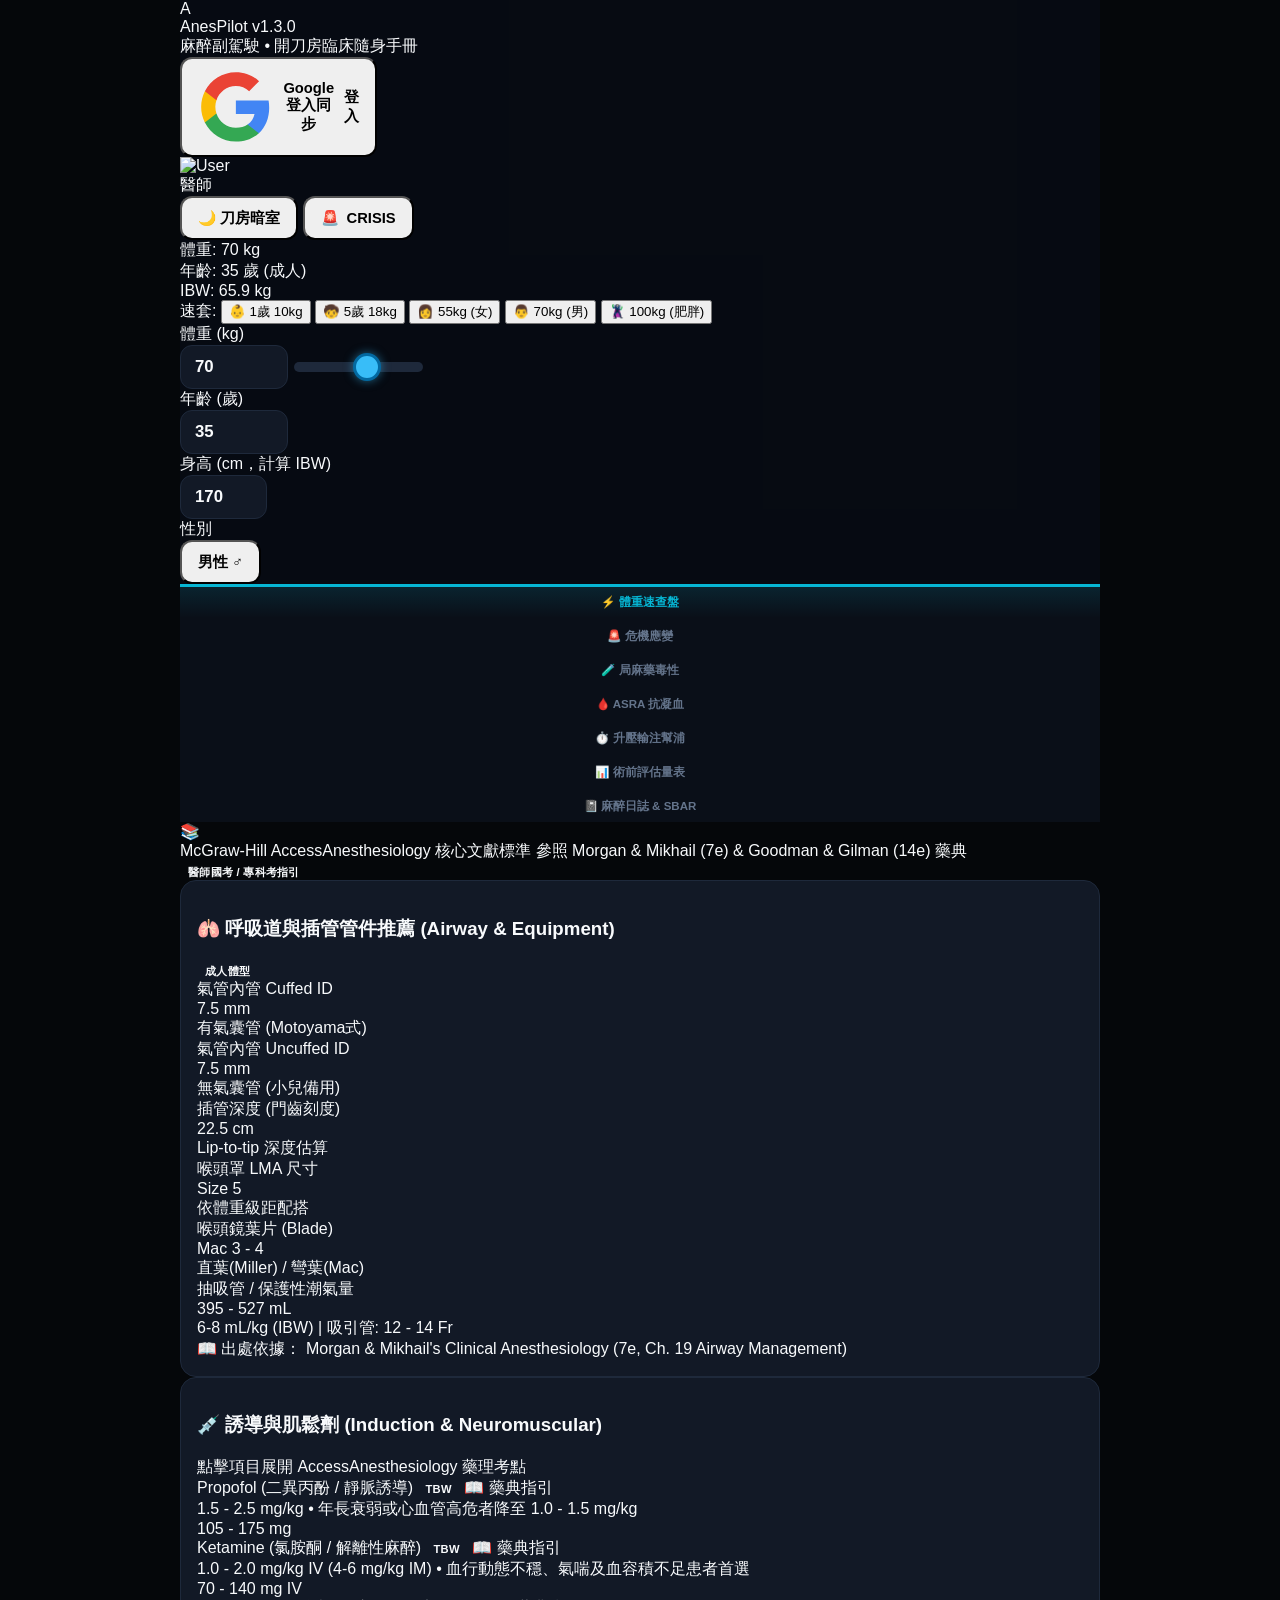
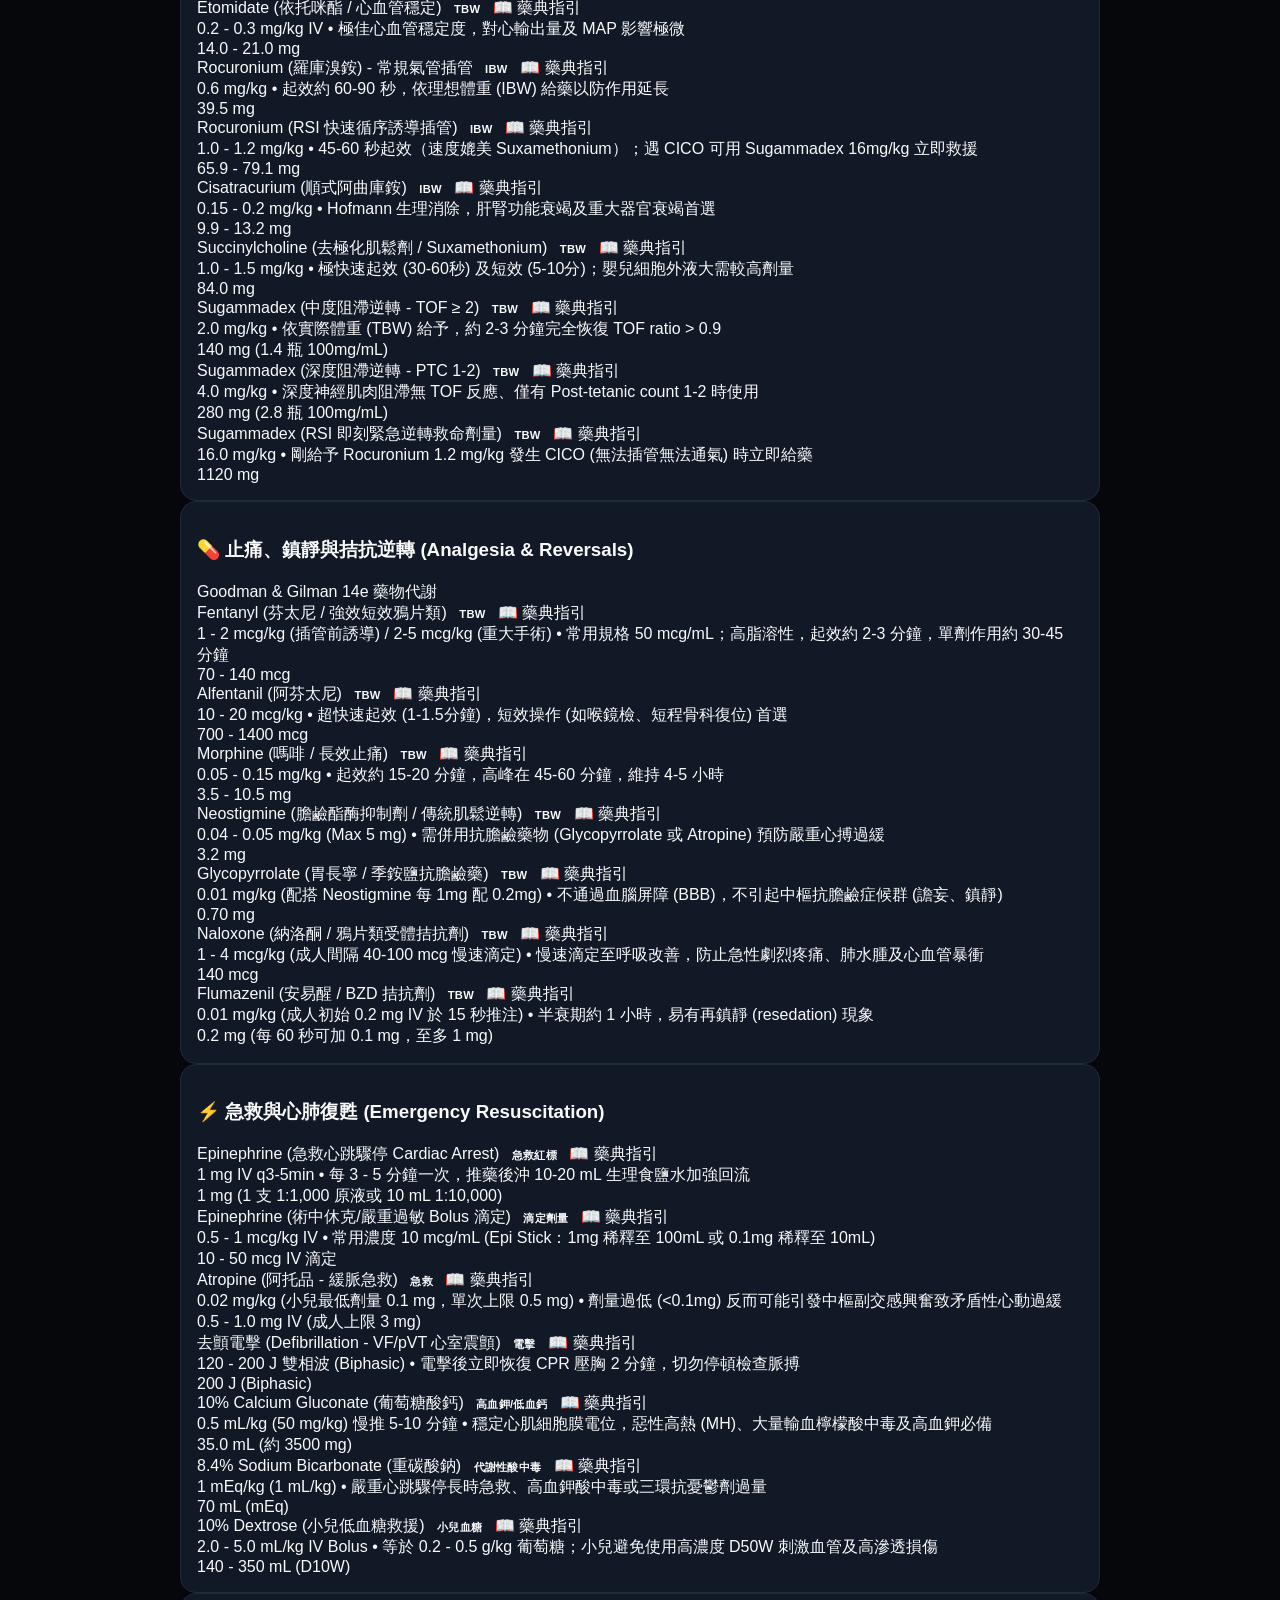
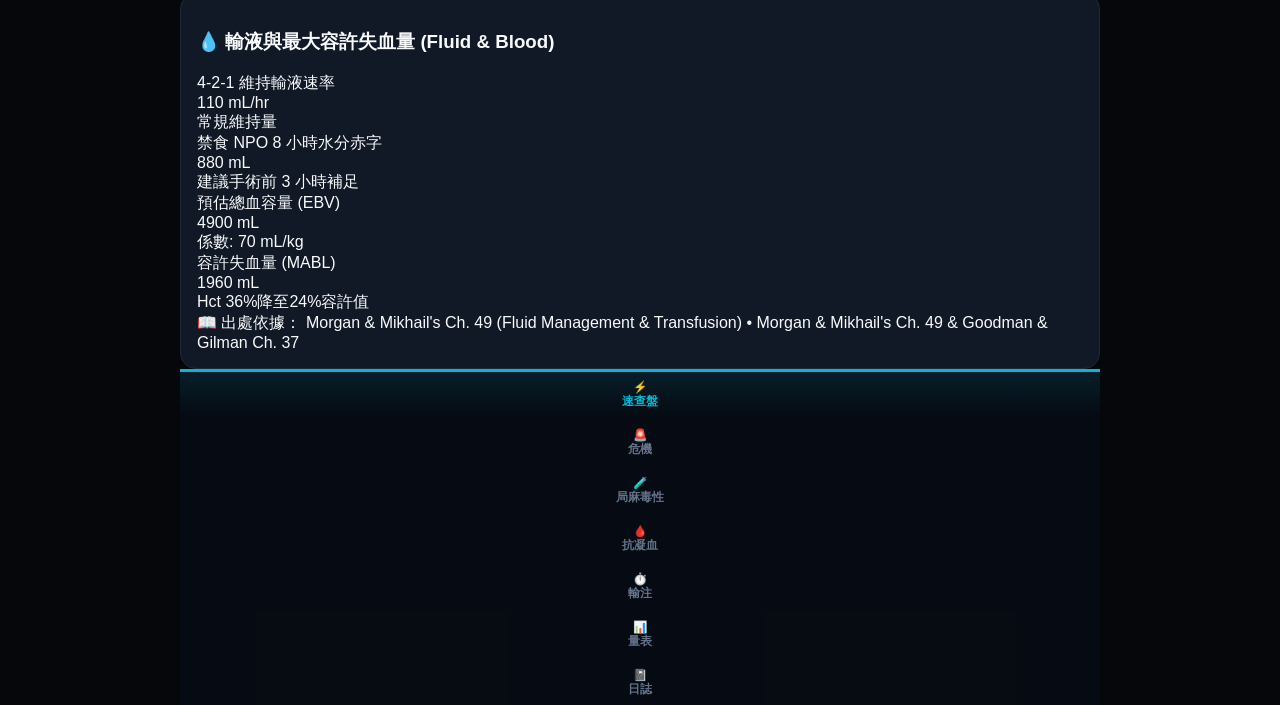
==== commit af810525: "fix(ui): increment version to v1.3.0, enable universal text selection and complete daylight theme" ====
--- a/standalone.html
+++ b/standalone.html
@@ -36,9 +36,11 @@
 }
 
 /* Base resets & typography */
-* {
+*, *::before, *::after {
   box-sizing: border-box;
   -webkit-tap-highlight-color: transparent;
+  user-select: text !important;
+  -webkit-user-select: text !important;
 }
 
 body {
@@ -48,16 +50,14 @@
   min-height: 100vh;
   margin: 0;
   padding: 0;
-  user-select: text;
-  -webkit-user-select: text;
   -webkit-font-smoothing: antialiased;
   transition: background-color 0.2s ease, color 0.2s ease;
 }
 
 /* UI Controls prevent accidental drag-selection */
-.nav-tab, .glove-btn, .preset-btn, input[type="range"] {
-  user-select: none;
-  -webkit-user-select: none;
+.nav-tab, button, .glove-btn, .preset-btn, input[type="range"], select {
+  user-select: none !important;
+  -webkit-user-select: none !important;
 }
 
 /* Content Text Highlighting Style */
@@ -581,6 +581,120 @@
 }
 
 </style>
+  <style>
+    /* Instant Universal Text Selection */
+    *, *::before, *::after {
+      user-select: text !important;
+      -webkit-user-select: text !important;
+    }
+    button, .glove-btn, .nav-tab, input[type="range"], select, .preset-btn {
+      user-select: none !important;
+      -webkit-user-select: none !important;
+    }
+    ::selection {
+      background-color: #38bdf8 !important;
+      color: #0f172a !important;
+    }
+    body.theme-light ::selection {
+      background-color: #7dd3fc !important;
+      color: #0c4a6e !important;
+    }
+
+    /* Guaranteed Light Theme Colors (Zero Cache Lag) */
+    body.theme-light {
+      background-color: #f1f5f9 !important;
+      color: #0f172a !important;
+    }
+    body.theme-light header {
+      background-color: rgba(255, 255, 255, 0.96) !important;
+      border-color: #e2e8f0 !important;
+    }
+    body.theme-light header .text-white {
+      color: #0f172a !important;
+    }
+    body.theme-light .anes-card {
+      background-color: #ffffff !important;
+      border-color: #e2e8f0 !important;
+      box-shadow: 0 1px 3px rgba(0, 0, 0, 0.05) !important;
+    }
+    body.theme-light .bg-slate-950,
+    body.theme-light .bg-slate-900,
+    body.theme-light .bg-slate-800,
+    body.theme-light .bg-slate-700,
+    body.theme-light [class*="bg-slate-950"],
+    body.theme-light [class*="bg-slate-900"],
+    body.theme-light [class*="bg-slate-800"] {
+      background-color: #f8fafc !important;
+      border-color: #e2e8f0 !important;
+      color: #0f172a !important;
+    }
+    body.theme-light .preset-btn {
+      background-color: #ffffff !important;
+      color: #1e293b !important;
+      border: 1px solid #cbd5e1 !important;
+    }
+    body.theme-light button.bg-slate-800,
+    body.theme-light .glove-btn.bg-slate-800,
+    body.theme-light button.bg-slate-900,
+    body.theme-light .glove-btn.bg-slate-900,
+    body.theme-light #crisis-container button.bg-slate-900 {
+      background-color: #ffffff !important;
+      color: #0f172a !important;
+      border: 1px solid #cbd5e1 !important;
+      box-shadow: 0 1px 2px rgba(0,0,0,0.05) !important;
+    }
+    body.theme-light #btn-gender-toggle,
+    body.theme-light [class*="bg-sky-950"] {
+      background-color: #e0f2fe !important;
+      color: #0369a1 !important;
+      border: 1px solid #7dd3fc !important;
+    }
+    body.theme-light .drug-badge {
+      background-color: #f1f5f9 !important;
+      color: #1e293b !important;
+      border-color: #cbd5e1 !important;
+    }
+    body.theme-light .drug-badge-std,
+    body.theme-light .drug-badge.bg-slate-800,
+    body.theme-light span.bg-slate-800 {
+      background-color: #e2e8f0 !important;
+      color: #1e293b !important;
+      border: 1px solid #cbd5e1 !important;
+    }
+    body.theme-light .drug-badge-ibw,
+    body.theme-light .drug-badge.bg-amber-950,
+    body.theme-light [class*="bg-amber-950"] {
+      background-color: #fef3c7 !important;
+      color: #92400e !important;
+      border: 1px solid #fcd34d !important;
+    }
+    body.theme-light .drug-badge-emergency,
+    body.theme-light .drug-badge.bg-rose-950,
+    body.theme-light .drug-badge.bg-rose-900,
+    body.theme-light [class*="bg-rose-950"],
+    body.theme-light [class*="bg-rose-900"] {
+      background-color: #fee2e2 !important;
+      color: #991b1b !important;
+      border: 1px solid #fca5a5 !important;
+    }
+    body.theme-light .drug-badge.bg-cyan-950,
+    body.theme-light [class*="bg-cyan-950"] {
+      background-color: #e0f2fe !important;
+      color: #0284c7 !important;
+      border: 1px solid #7dd3fc !important;
+    }
+    body.theme-light .text-white,
+    body.theme-light .text-slate-100,
+    body.theme-light .text-slate-200 {
+      color: #0f172a !important;
+    }
+    body.theme-light .text-slate-300 {
+      color: #1e293b !important;
+    }
+    body.theme-light .text-slate-400 {
+      color: #475569 !important;
+    }
+  </style>
 </head>
 <body class="min-h-screen">
   <div class="app-container pb-24 md:pb-8">
@@ -596,7 +710,7 @@
           <div>
             <div class="flex items-center gap-1.5">
               <span class="font-extrabold text-base tracking-tight text-white">AnesPilot</span>
-              <span class="text-[10px] font-bold px-1.5 py-0.5 rounded bg-cyan-950 text-cyan-300 border border-cyan-800/60 font-mono">v1.0</span>
+              <span id="app-version-badge" class="text-[10px] font-bold px-1.5 py-0.5 rounded bg-cyan-950 text-cyan-300 border border-cyan-800/60 font-mono">v1.3.0</span>
             </div>
             <div class="text-[10px] text-slate-400 font-medium">麻醉副駕駛 &bull; 開刀房臨床隨身手冊</div>
           </div>
@@ -803,10 +917,9 @@
         <span>日誌</span>
       </div>
     </nav>
-
   </div>
 
-  <!-- Main ES Module Script -->
+  <!-- Main ES Module Script with Version Query -->
   <script>
 /**
  * AnesPilot - Cloud Sync & Google Auth Service
@@ -2806,36 +2919,36 @@
 function renderDrugRow(drug, isEmergency = false) {
   const bgClass = isEmergency ? "bg-rose-950/20 border-rose-900/30" : "bg-slate-900/40 border-slate-800";
   const badgeClass = drug.badge === "IBW" 
-    ? "bg-amber-950 text-amber-300 border-amber-800" 
-    : (isEmergency ? "bg-rose-950 text-rose-300 border-rose-800" : "bg-slate-800 text-slate-300 border-slate-700");
+    ? "drug-badge-ibw bg-amber-950 text-amber-300 border-amber-800" 
+    : (isEmergency ? "drug-badge-emergency bg-rose-950 text-rose-300 border-rose-800" : "drug-badge-std bg-slate-800 text-slate-300 border-slate-700");
 
   const isExpanded = state.expandedDrugIds[drug.id] || false;
 
   return `
-    <div class="p-3 rounded-lg border ${bgClass} transition cursor-pointer" onclick="window.toggleDrugExpand('${drug.id}')">
-      <div class="flex flex-col sm:flex-row sm:items-center justify-between gap-2">
-        <div>
-          <div class="flex items-center gap-2">
-            <span class="font-bold text-slate-100">${drug.name}</span>
+    <div class="p-3 rounded-lg border ${bgClass} transition cursor-pointer select-text" onclick="window.toggleDrugExpand('${drug.id}')">
+      <div class="flex flex-col sm:flex-row sm:items-center justify-between gap-2 select-text">
+        <div class="select-text">
+          <div class="flex items-center gap-2 select-text">
+            <span class="font-bold text-slate-100 select-text">${drug.name}</span>
             <span class="drug-badge border ${badgeClass}">${drug.badge}</span>
             <span class="text-[10px] text-cyan-400 underline decoration-dotted">📖 藥典指引</span>
           </div>
-          <div class="text-xs text-slate-400 mt-0.5">${drug.perKg} &bull; <span class="text-slate-500">${drug.note}</span></div>
-        </div>
-        <div class="text-right sm:self-center">
-          <div class="text-lg font-black text-emerald-400">${drug.dose}</div>
+          <div class="text-xs text-slate-400 mt-0.5 select-text">${drug.perKg} &bull; <span class="text-slate-500 select-text">${drug.note}</span></div>
+        </div>
+        <div class="text-right sm:self-center select-text">
+          <div class="text-lg font-black text-emerald-400 select-text">${drug.dose}</div>
         </div>
       </div>
 
       <!-- Expandable Textbook Pharmacology & Pearls -->
       ${isExpanded ? `
-        <div class="mt-2.5 pt-2.5 border-t border-slate-800/80 text-xs leading-relaxed space-y-1 bg-slate-950/40 p-2.5 rounded">
-          <div class="flex items-center gap-1.5 text-cyan-400 font-bold">
+        <div class="mt-2.5 pt-2.5 border-t border-slate-800/80 text-xs leading-relaxed space-y-1 bg-slate-950/40 p-2.5 rounded select-text">
+          <div class="flex items-center gap-1.5 text-cyan-400 font-bold select-text">
             <span>📚 權威出處：</span>
-            <span>${drug.source || 'Morgan & Mikhail Clinical Anesthesiology, 7e'}</span>
+            <span class="select-text">${drug.source || 'Morgan & Mikhail Clinical Anesthesiology, 7e'}</span>
           </div>
-          ${drug.mechanism ? `<div class="text-slate-200"><span class="text-slate-400 font-semibold">作用機轉 (Pharmacodynamics)：</span>${drug.mechanism}</div>` : ''}
-          ${drug.pearls ? `<div class="text-amber-300"><span class="text-amber-400 font-semibold">臨床考點/注意事項 (Clinical Pearls)：</span>${drug.pearls}</div>` : ''}
+          ${drug.mechanism ? `<div class="text-slate-200 select-text"><span class="text-slate-400 font-semibold">作用機轉 (Pharmacodynamics)：</span>${drug.mechanism}</div>` : ''}
+          ${drug.pearls ? `<div class="text-amber-300 select-text"><span class="text-amber-400 font-semibold">臨床考點/注意事項 (Clinical Pearls)：</span>${drug.pearls}</div>` : ''}
         </div>
       ` : ''}
     </div>
@@ -2843,6 +2956,10 @@
 }
 
 window.toggleDrugExpand = (drugId) => {
+  const sel = window.getSelection();
+  if (sel && sel.toString().trim().length > 0) {
+    return;
+  }
   state.expandedDrugIds[drugId] = !state.expandedDrugIds[drugId];
   renderDosingTab();
 };
@@ -4078,12 +4195,15 @@
 
 </script>
 
-  <!-- Service Worker Registration for 100% Offline Capability -->
+  <!-- Service Worker Registration with Immediate Update -->
   <script>
     if ('serviceWorker' in navigator) {
       window.addEventListener('load', () => {
-        navigator.serviceWorker.register('./sw.js')
-          .then((reg) => console.log('AnesPilot Offline Service Worker Ready:', reg.scope))
+        navigator.serviceWorker.register('./sw.js?v=1.3.0')
+          .then((reg) => {
+            console.log('AnesPilot Offline Service Worker Ready (v1.3.0):', reg.scope);
+            reg.update();
+          })
           .catch((err) => console.log('Service Worker setup note:', err));
       });
     }
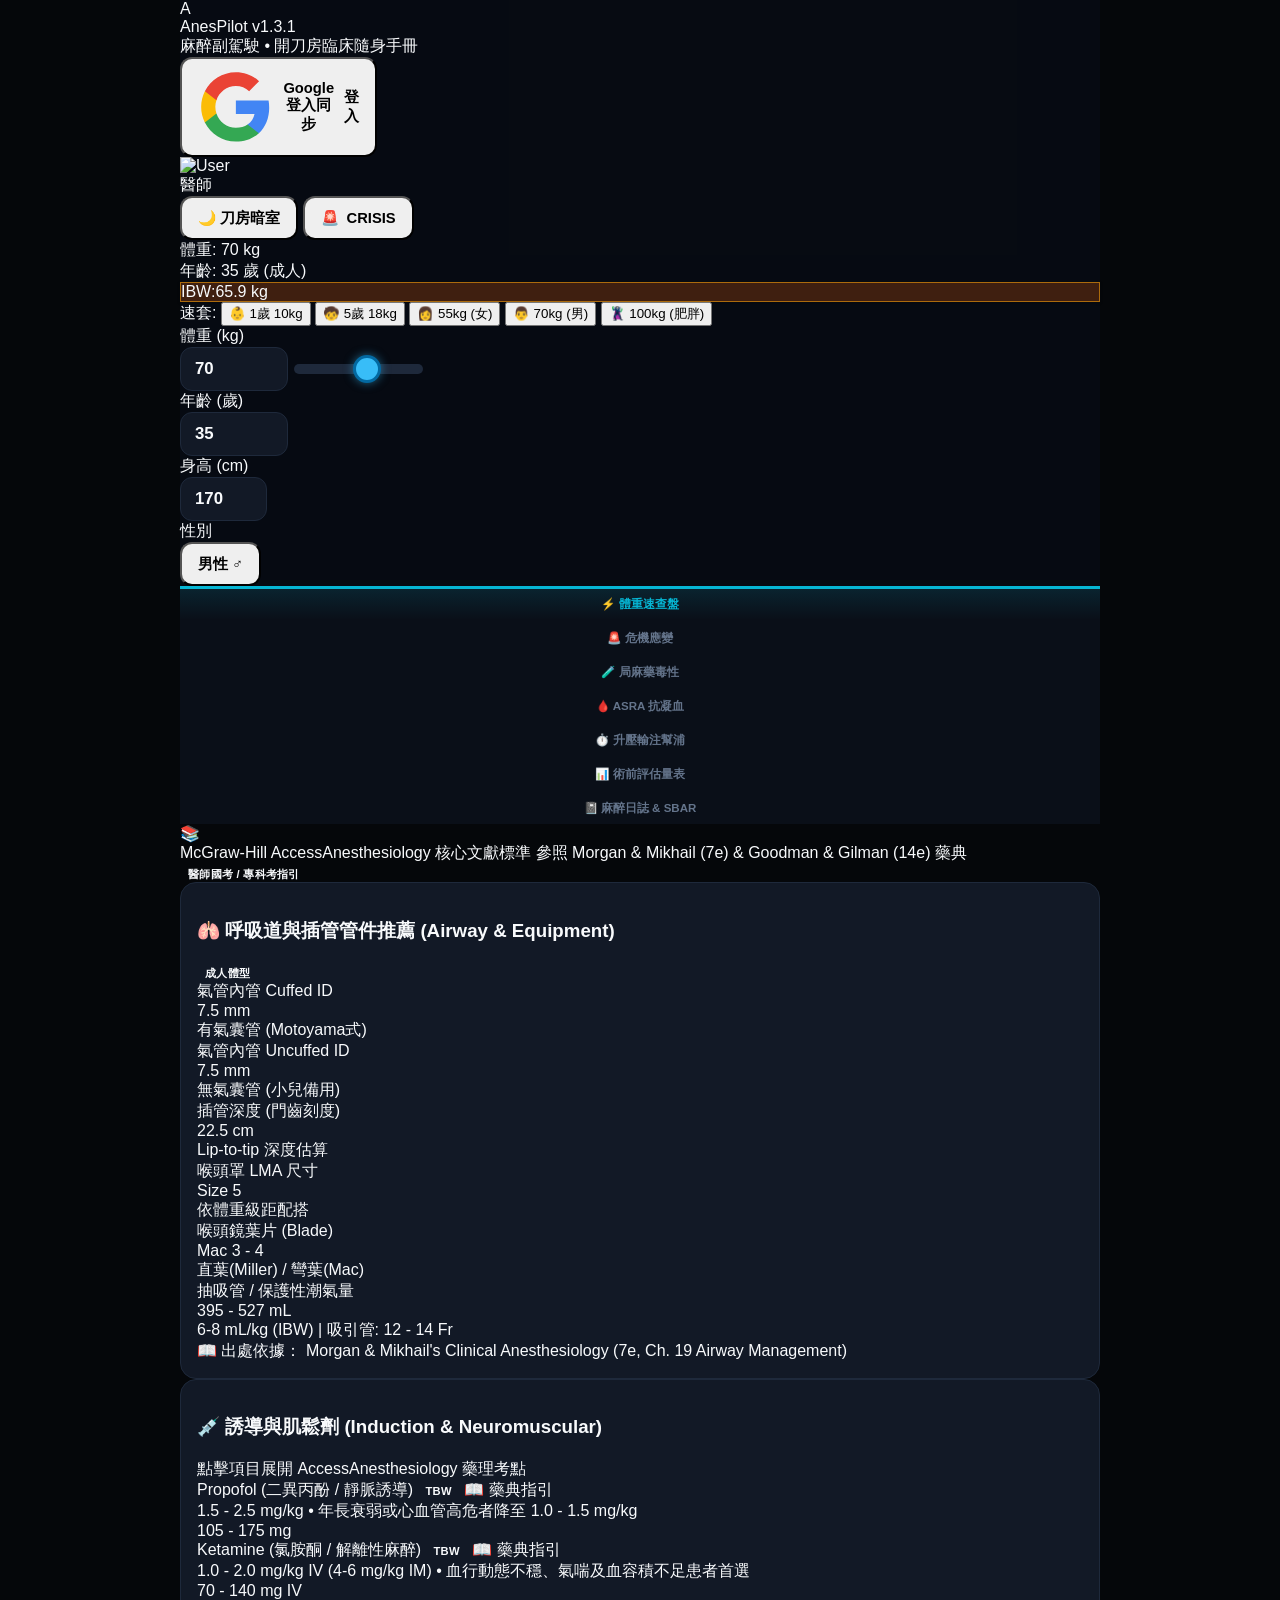
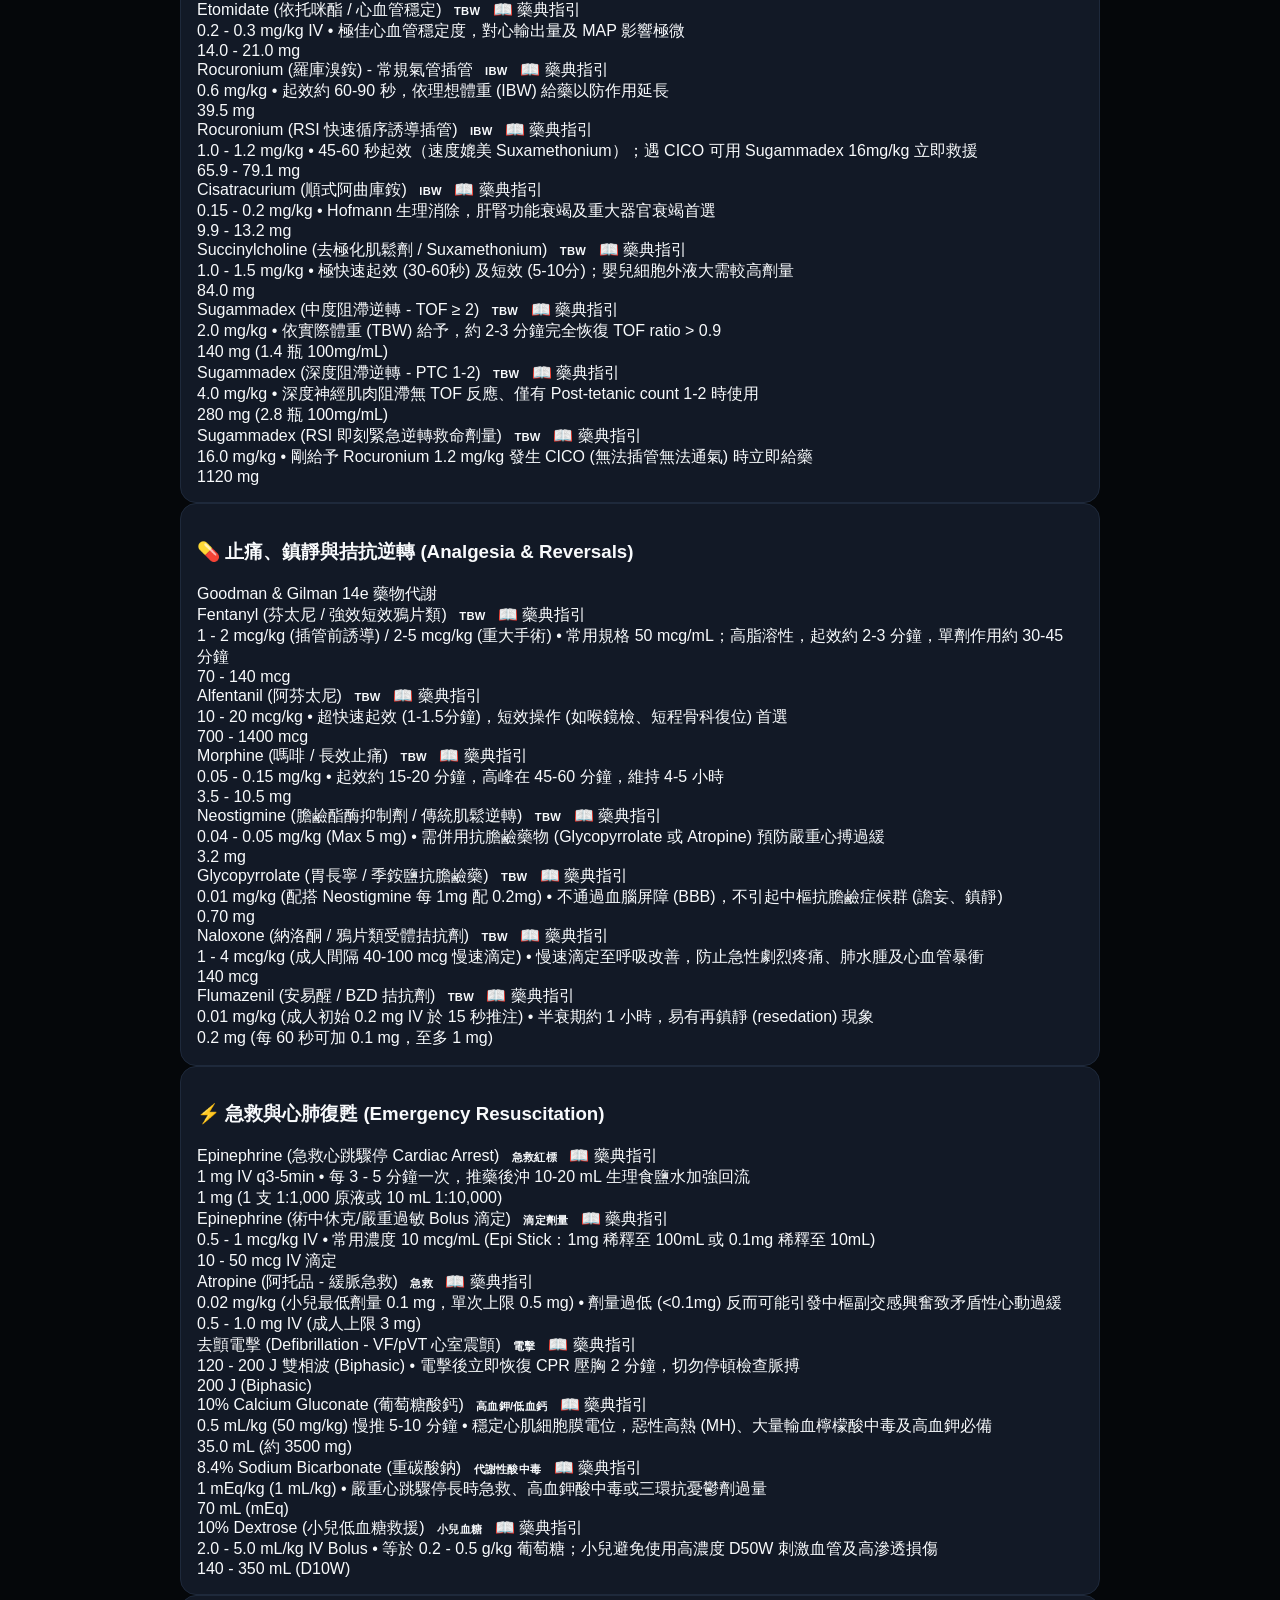
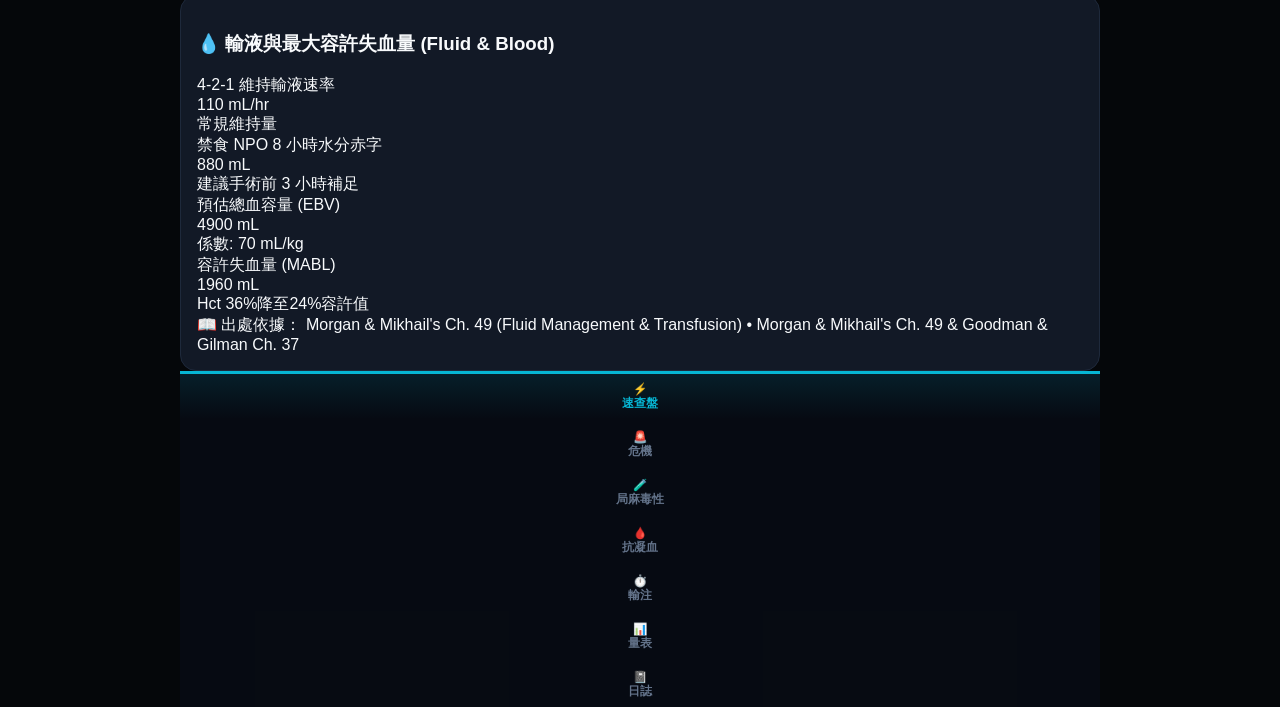
==== commit 7726002a: "feat(ui): highlight IBW badge, remove height IBW label, add Devine vs BMI formula tooltip, bump to v" ====
--- a/standalone.html
+++ b/standalone.html
@@ -580,6 +580,28 @@
   border-color: #e2e8f0 !important;
 }
 
+/* Patient Profile IBW Highlight Badge */
+#profile-ibw-badge {
+  background: rgba(120, 53, 15, 0.5);
+  border: 1px solid rgba(245, 158, 11, 0.6);
+  box-shadow: 0 1px 3px rgba(0, 0, 0, 0.25);
+}
+
+body.theme-light #profile-ibw-badge {
+  background-color: #fef3c7 !important;
+  border-color: #f59e0b !important;
+  box-shadow: 0 1px 2px rgba(245, 158, 11, 0.15) !important;
+}
+
+body.theme-light #profile-ibw-badge span {
+  color: #92400e !important;
+}
+
+body.theme-light #profile-display-ibw {
+  color: #b45309 !important;
+}
+
+
 </style>
   <style>
     /* Instant Universal Text Selection */
@@ -604,6 +626,11 @@
     body.theme-light {
       background-color: #f1f5f9 !important;
       color: #0f172a !important;
+    }
+    body.theme-light .app-header {
+      background-color: #ffffff !important;
+      border-color: #e2e8f0 !important;
+      box-shadow: 0 1px 3px rgba(0, 0, 0, 0.05) !important;
     }
     body.theme-light header {
       background-color: rgba(255, 255, 255, 0.96) !important;
@@ -663,10 +690,17 @@
     }
     body.theme-light .drug-badge-ibw,
     body.theme-light .drug-badge.bg-amber-950,
-    body.theme-light [class*="bg-amber-950"] {
+    body.theme-light [class*="bg-amber-950"],
+    body.theme-light #profile-ibw-badge {
       background-color: #fef3c7 !important;
       color: #92400e !important;
-      border: 1px solid #fcd34d !important;
+      border: 1px solid #f59e0b !important;
+    }
+    body.theme-light #profile-ibw-badge span {
+      color: #92400e !important;
+    }
+    body.theme-light #profile-display-ibw {
+      color: #b45309 !important;
     }
     body.theme-light .drug-badge-emergency,
     body.theme-light .drug-badge.bg-rose-950,
@@ -710,7 +744,7 @@
           <div>
             <div class="flex items-center gap-1.5">
               <span class="font-extrabold text-base tracking-tight text-white">AnesPilot</span>
-              <span id="app-version-badge" class="text-[10px] font-bold px-1.5 py-0.5 rounded bg-cyan-950 text-cyan-300 border border-cyan-800/60 font-mono">v1.3.0</span>
+              <span id="app-version-badge" class="text-[10px] font-bold px-1.5 py-0.5 rounded bg-cyan-950 text-cyan-300 border border-cyan-800/60 font-mono">v1.3.1</span>
             </div>
             <div class="text-[10px] text-slate-400 font-medium">麻醉副駕駛 &bull; 開刀房臨床隨身手冊</div>
           </div>
@@ -751,7 +785,7 @@
       <!-- Quick Patient Profile Adjuster Bar -->
       <div class="mt-2.5 p-2 rounded-xl bg-slate-900/80 border border-slate-800 flex flex-wrap items-center justify-between gap-2">
         <!-- Current Patient Stats Display -->
-        <div class="flex items-center gap-3">
+        <div class="flex items-center gap-2.5 flex-wrap">
           <div class="flex items-center gap-1">
             <span class="text-xs text-slate-400">體重:</span>
             <span id="profile-display-weight" class="font-black text-emerald-400 text-base">70 kg</span>
@@ -762,8 +796,9 @@
             <span id="profile-display-age" class="font-bold text-slate-200 text-xs">35 歲 (成人)</span>
           </div>
           <div class="h-3 w-px bg-slate-700"></div>
-          <div class="flex items-center gap-1 text-[11px] text-slate-400">
-            <span id="profile-display-ibw">IBW: 65.5 kg</span>
+          <div id="profile-ibw-badge" class="flex items-center gap-1 px-2 py-0.5 rounded-lg bg-amber-950/70 border border-amber-500/50 shadow-sm cursor-pointer hover:border-amber-400 transition-all" title="點擊查看 Devine 與 BMI 公式換算詳解">
+            <span class="text-xs font-bold text-amber-400">IBW:</span>
+            <span id="profile-display-ibw" class="font-black text-amber-300 text-base tracking-wide">65.9 kg</span>
           </div>
         </div>
 
@@ -806,7 +841,7 @@
         </div>
 
         <div>
-          <label class="text-[11px] text-slate-400 font-semibold">身高 (cm，計算 IBW)</label>
+          <label class="text-[11px] text-slate-400 font-semibold">身高 (cm)</label>
           <div class="flex items-center gap-1 mt-0.5">
             <input type="number" id="input-height" min="40" max="220" value="170" step="1" class="glove-input w-full py-1 text-center font-bold">
           </div>
@@ -2658,26 +2693,56 @@
     });
   }
 
+  // IBW Badge Click Info (Devine vs BMI comparison)
+  const ibwBadge = document.getElementById("profile-ibw-badge");
+  if (ibwBadge) {
+    ibwBadge.addEventListener("click", () => {
+      const p = state.patient;
+      const dosing = DosingEngine.calculateAll(p);
+      if (!dosing.ibw) return;
+      const hM = p.heightCm / 100;
+      const bmi22 = (Math.round(22 * hM * hM * 10) / 10).toFixed(1);
+      const bmiGender = p.isFemale 
+        ? (Math.round(21 * hM * hM * 10) / 10).toFixed(1)
+        : (Math.round(22 * hM * hM * 10) / 10).toFixed(1);
+      alert(
+        `【理想體重 (IBW) 計算公式說明】\n\n` +
+        `目前病患設定：身高 ${p.heightCm} cm (${p.isFemale ? '女性' : '男性'})\n\n` +
+        `1. Devine 公式 (1974) 【本系統採用】：${dosing.ibw} kg\n` +
+        `   • 醫學地位：國際麻醉醫學界唯一金標準（《Morgan & Mikhail》、《Miller》、ARDSNet）\n` +
+        `   • 臨床用途：肌鬆劑 (Rocuronium/Cisatracurium) 與保護性潮氣量 (6-8 mL/kg) 唯一指定標準。\n\n` +
+        `2. 衛福部/國健署 BMI 理想體重法：${bmi22} kg (男女分計: ${bmiGender} kg)\n` +
+        `   • 計算公式：22 × 身高(m)²\n` +
+        `   • 臨床用途：大眾健康管理、體態評估與營養代謝門診。\n\n` +
+        `★ 麻醉藥物動力學與機械通氣設定，強烈建議依 Devine 公式以確保給藥安全！`
+      );
+    });
+  }
+
   // Quick Patient Presets
   document.querySelectorAll(".preset-btn").forEach(btn => {
     btn.addEventListener("click", () => {
       const w = parseFloat(btn.dataset.w);
       const a = parseFloat(btn.dataset.a);
       const h = parseFloat(btn.dataset.h);
-      const female = btn.dataset.f === "true";
+      const f = btn.dataset.f === "true";
 
       state.patient.weightKg = w;
       state.patient.ageYears = a;
       state.patient.heightCm = h;
-      state.patient.isFemale = female;
+      state.patient.isFemale = f;
       state.patient.isPediatric = a < 12;
 
+      // Sync inputs
       if (weightInput) weightInput.value = w;
       if (weightSlider) weightSlider.value = w;
       if (ageInput) ageInput.value = a;
       if (heightInput) heightInput.value = h;
       if (genderToggle) {
-        genderToggle.textContent = female ? "女性 ♀" : "男性 ♂";
+        genderToggle.textContent = f ? "女性 ♀" : "男性 ♂";
+        genderToggle.className = f 
+          ? "glove-btn bg-pink-950/60 text-pink-300 border border-pink-700/50"
+          : "glove-btn bg-sky-950/60 text-sky-300 border border-sky-700/50";
       }
 
       renderAll();
@@ -2737,8 +2802,26 @@
       pillAge.textContent = `${p.ageYears} 歲 ${p.isPediatric ? '(小兒)' : '(成人)'}`;
     }
   }
+  const ibwBadge = document.getElementById("profile-ibw-badge");
   if (pillIbw) {
-    pillIbw.textContent = dosing.ibw ? `IBW: ${dosing.ibw} kg` : `BSA: ${dosing.bsa || '--'} m²`;
+    if (dosing.ibw) {
+      const label = ibwBadge ? ibwBadge.querySelector("span:first-child") : null;
+      if (label) label.textContent = "IBW:";
+      pillIbw.textContent = `${dosing.ibw} kg`;
+      if (ibwBadge) {
+        ibwBadge.style.display = "flex";
+        const hM = p.heightCm / 100;
+        const bmi22 = (Math.round(22 * hM * hM * 10) / 10).toFixed(1);
+        ibwBadge.title = `【理想體重 IBW】\n• Devine 麻醉金標準: ${dosing.ibw} kg\n• 國健署 BMI(22)法: ${bmi22} kg\n(點擊查看詳細公式比較)`;
+      }
+    } else {
+      const label = ibwBadge ? ibwBadge.querySelector("span:first-child") : null;
+      if (label) label.textContent = "BSA:";
+      pillIbw.textContent = dosing.bsa ? `${dosing.bsa} m²` : '--';
+      if (ibwBadge) {
+        ibwBadge.title = "體表面積 BSA (Mosteller 公式)";
+      }
+    }
   }
 }
 
@@ -4195,18 +4278,48 @@
 
 </script>
 
-  <!-- Service Worker Registration with Immediate Update -->
+  <!-- Service Worker Registration with Immediate Update & Cache Buster -->
   <script>
     if ('serviceWorker' in navigator) {
+      let refreshing = false;
+      navigator.serviceWorker.addEventListener('controllerchange', () => {
+        if (!refreshing) {
+          refreshing = true;
+          window.location.reload();
+        }
+      });
+
       window.addEventListener('load', () => {
-        navigator.serviceWorker.register('./sw.js?v=1.3.0')
+        navigator.serviceWorker.register('./sw.js?v=1.3.1')
           .then((reg) => {
-            console.log('AnesPilot Offline Service Worker Ready (v1.3.0):', reg.scope);
+            console.log('AnesPilot Offline Service Worker Ready (v1.3.1):', reg.scope);
             reg.update();
           })
           .catch((err) => console.log('Service Worker setup note:', err));
       });
     }
+
+    // 點擊版本號徽章可立即強制清除離線快取並重載
+    document.addEventListener('DOMContentLoaded', () => {
+      const badge = document.getElementById('app-version-badge');
+      if (badge) {
+        badge.style.cursor = 'pointer';
+        badge.title = '點擊立即重整並清除離線快取';
+        badge.addEventListener('click', async () => {
+          if ('caches' in window) {
+            const keys = await caches.keys();
+            await Promise.all(keys.map(k => caches.delete(k)));
+          }
+          if ('serviceWorker' in navigator) {
+            const registrations = await navigator.serviceWorker.getRegistrations();
+            for (let reg of registrations) {
+              await reg.unregister();
+            }
+          }
+          window.location.reload(true);
+        });
+      }
+    });
   </script>
 </body>
 </html>
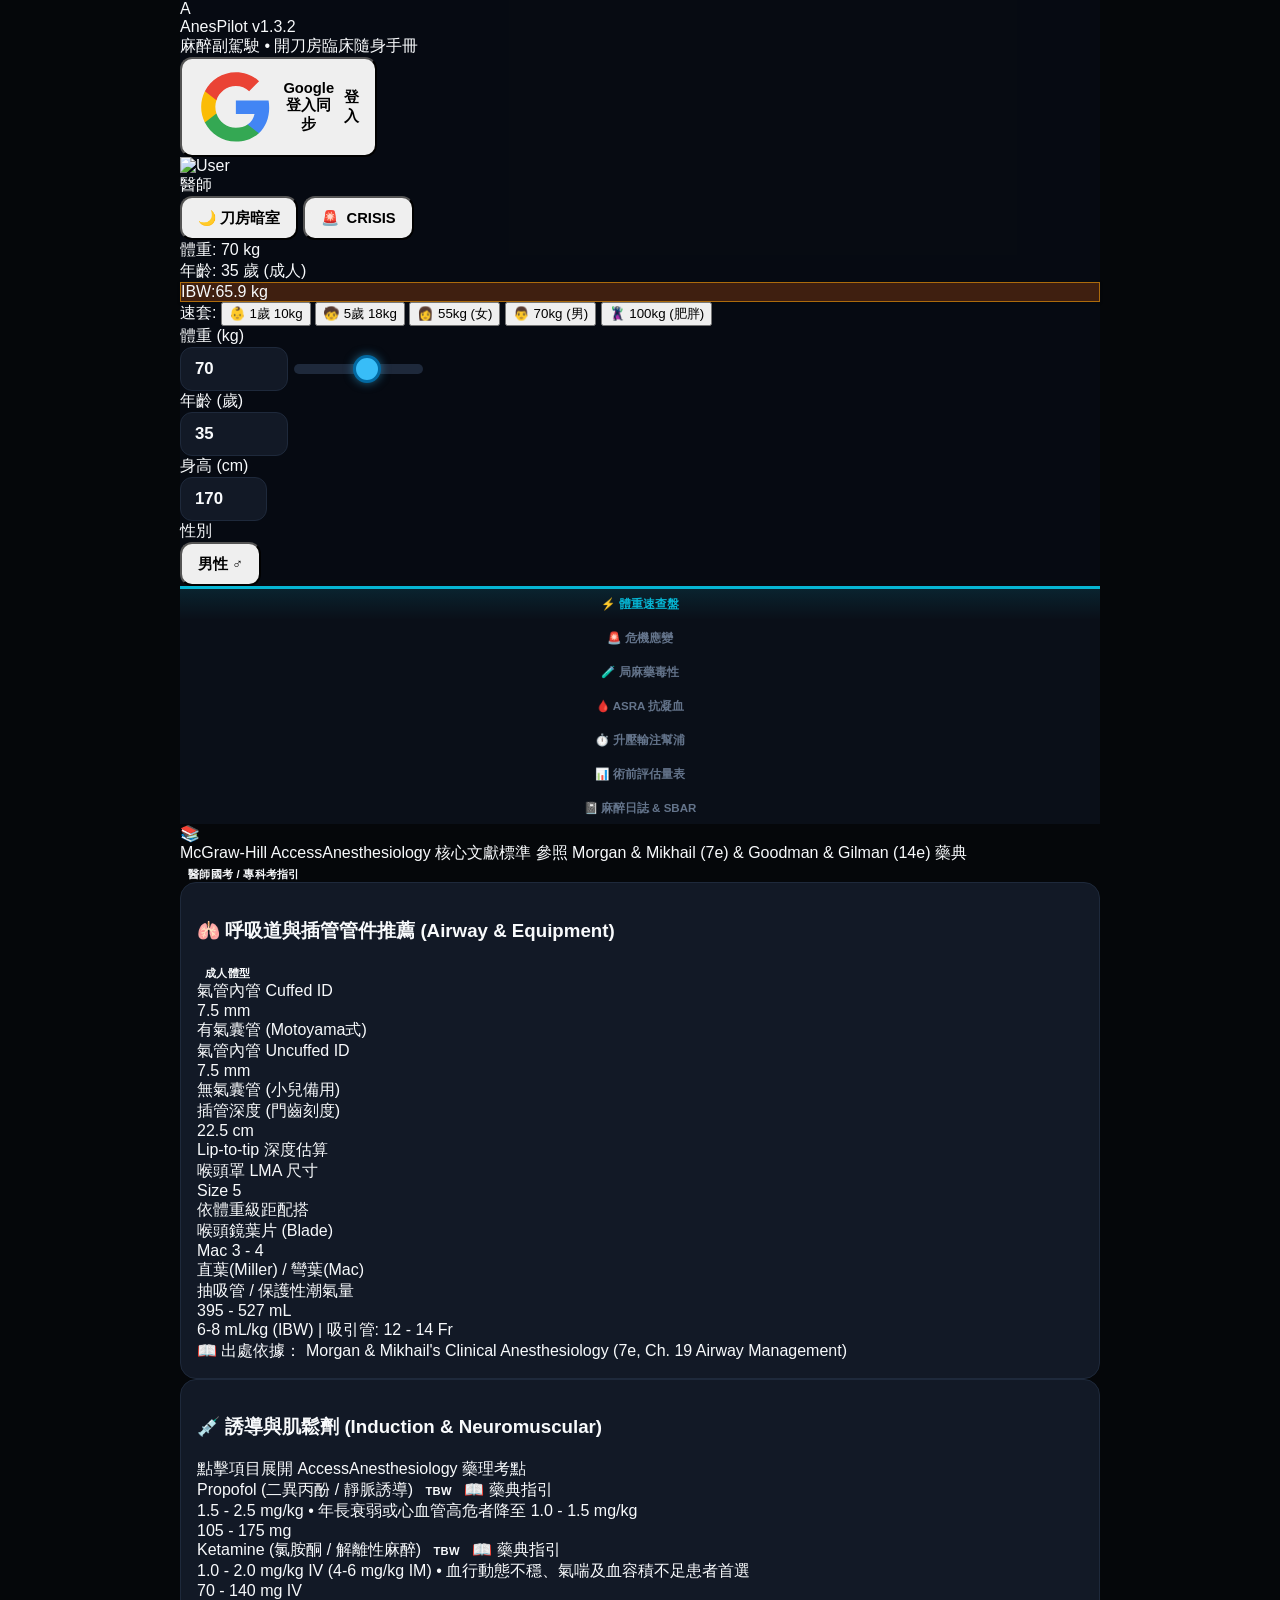
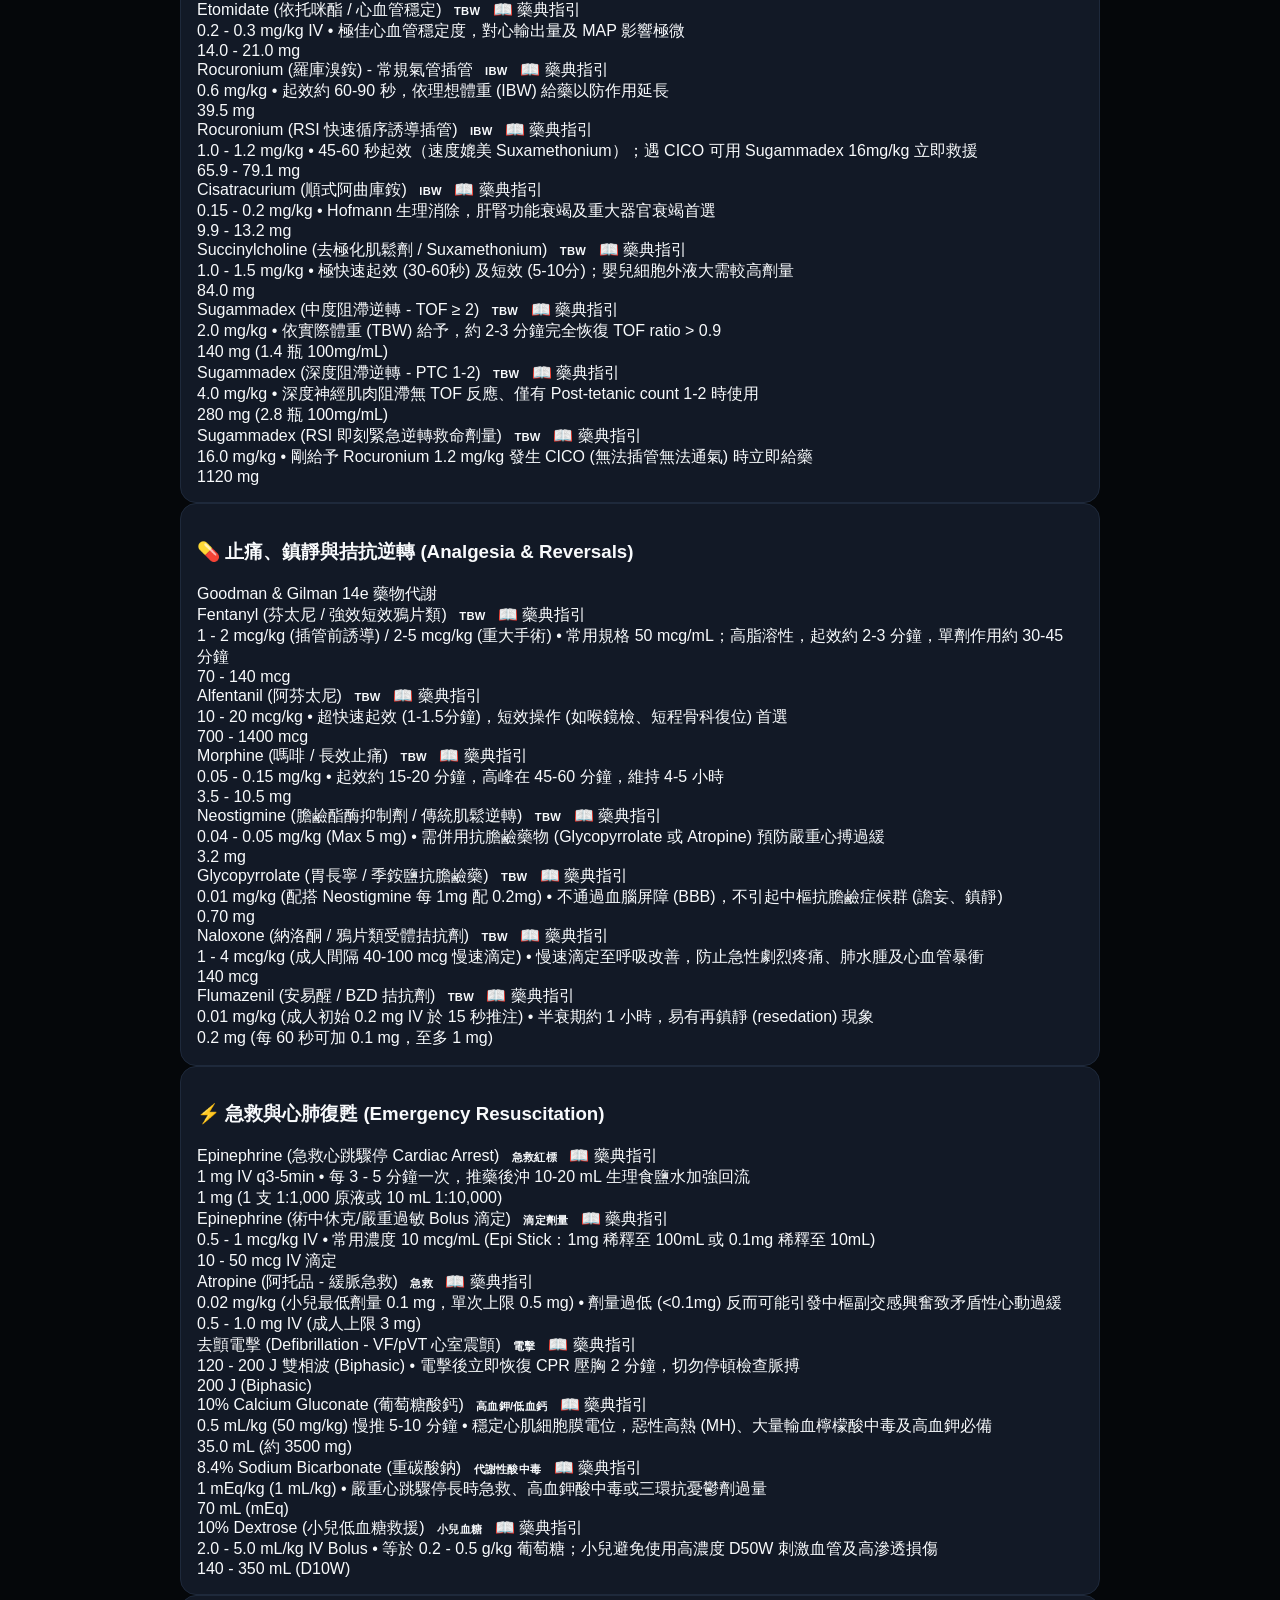
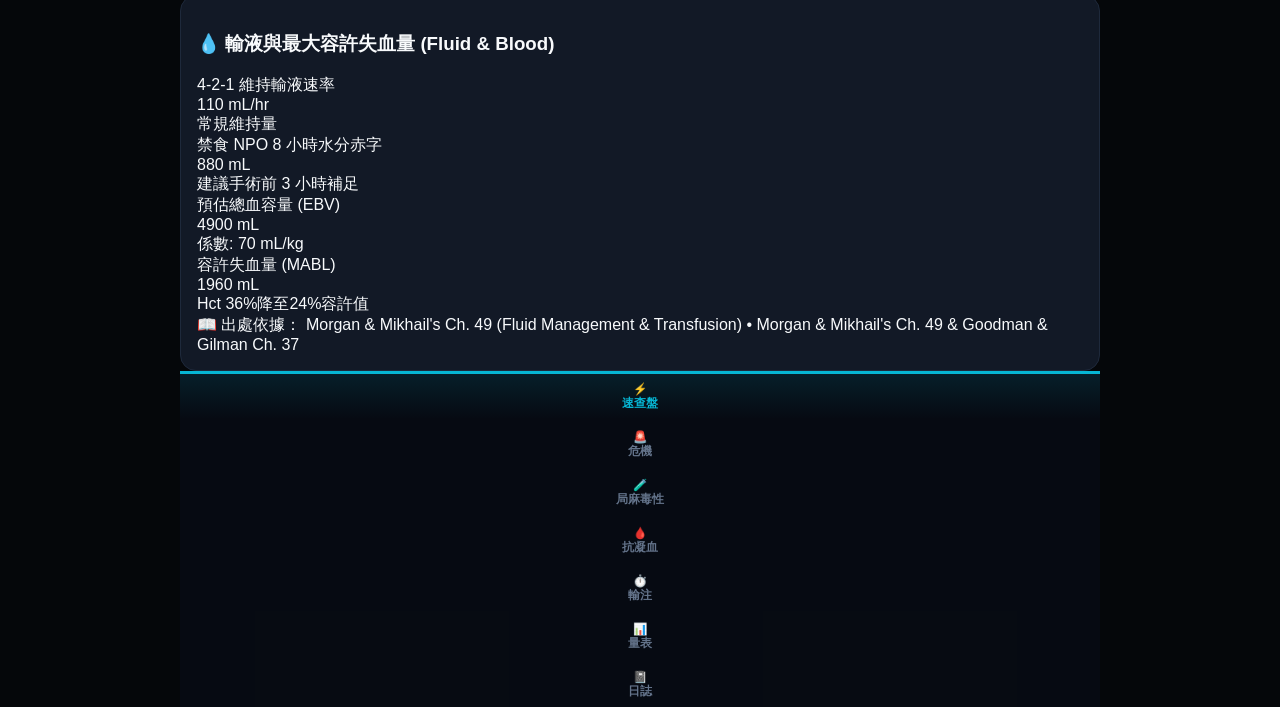
==== commit 58274d6c: "fix(pediatric): fix pediatric IBW calculation using Traub-Kichen formula, bump to v1.3.2" ====
--- a/standalone.html
+++ b/standalone.html
@@ -744,7 +744,7 @@
           <div>
             <div class="flex items-center gap-1.5">
               <span class="font-extrabold text-base tracking-tight text-white">AnesPilot</span>
-              <span id="app-version-badge" class="text-[10px] font-bold px-1.5 py-0.5 rounded bg-cyan-950 text-cyan-300 border border-cyan-800/60 font-mono">v1.3.1</span>
+              <span id="app-version-badge" class="text-[10px] font-bold px-1.5 py-0.5 rounded bg-cyan-950 text-cyan-300 border border-cyan-800/60 font-mono">v1.3.2</span>
             </div>
             <div class="text-[10px] text-slate-400 font-medium">麻醉副駕駛 &bull; 開刀房臨床隨身手冊</div>
           </div>
@@ -1318,13 +1318,28 @@
     };
   },
 
-  // Calculate Ideal Body Weight (Devine Formula - M&M Appendix)
-  calculateIBW(heightCm, isFemale) {
-    if (!heightCm || heightCm < 60) return null;
+  // Calculate Ideal Body Weight (Pediatric: Traub & Kichen 1983 / Adult >=5ft: Devine / Adult <5ft: Devine deduction)
+  calculateIBW(heightCm, isFemale, ageYears = null) {
+    if (!heightCm || heightCm < 40) return null;
     const heightInches = heightCm / 2.54;
-    if (heightInches <= 60) {
-      return isFemale ? 45.5 : 50.0;
-    }
+    const isChild = ageYears !== null ? ageYears < 18 : heightInches < 55;
+
+    // Pediatric (< 18 years): Traub & Kichen (1983) validated pediatric formula
+    // Matches CDC/WHO 50th percentile weight-for-height: IBW = 2.396 * e^(0.01863 * heightCm)
+    if (isChild) {
+      const ibwPed = 2.396 * Math.exp(0.01863 * heightCm);
+      return Math.round(ibwPed * 10) / 10;
+    }
+
+    // Short stature adult (< 5ft / 152.4 cm): Devine linear back-projection (2.3 kg per inch below 60")
+    if (heightInches < 60) {
+      const inchesUnder5ft = 60 - heightInches;
+      const base = isFemale ? 45.5 : 50.0;
+      const ibwShort = base - (2.3 * inchesUnder5ft);
+      return Math.round(Math.max(25, ibwShort) * 10) / 10;
+    }
+
+    // Adult (>= 5ft): Standard Devine Formula (Morgan & Mikhail's Appendix / ARDSNet)
     const inchesOver5ft = heightInches - 60;
     const ibw = isFemale ? 45.5 + 2.3 * inchesOver5ft : 50.0 + 2.3 * inchesOver5ft;
     return Math.round(ibw * 10) / 10;
@@ -1856,7 +1871,7 @@
   static calculateAll(params) {
     const { ageYears, weightKg, heightCm, isFemale } = params;
 
-    const ibw = DRUG_DATABASE.calculateIBW(heightCm, isFemale);
+    const ibw = DRUG_DATABASE.calculateIBW(heightCm, isFemale, ageYears);
     const airway = DRUG_DATABASE.calculateAirway(ageYears, weightKg, isFemale);
     const fluids = DRUG_DATABASE.calculateFluids(weightKg);
     const blood = DRUG_DATABASE.calculateBlood(weightKg, ageYears, isFemale);
@@ -2693,7 +2708,7 @@
     });
   }
 
-  // IBW Badge Click Info (Devine vs BMI comparison)
+  // IBW Badge Click Info (Pediatric Traub-Johnson vs Adult Devine & BMI)
   const ibwBadge = document.getElementById("profile-ibw-badge");
   if (ibwBadge) {
     ibwBadge.addEventListener("click", () => {
@@ -2702,20 +2717,34 @@
       if (!dosing.ibw) return;
       const hM = p.heightCm / 100;
       const bmi22 = (Math.round(22 * hM * hM * 10) / 10).toFixed(1);
-      const bmiGender = p.isFemale 
-        ? (Math.round(21 * hM * hM * 10) / 10).toFixed(1)
-        : (Math.round(22 * hM * hM * 10) / 10).toFixed(1);
-      alert(
-        `【理想體重 (IBW) 計算公式說明】\n\n` +
-        `目前病患設定：身高 ${p.heightCm} cm (${p.isFemale ? '女性' : '男性'})\n\n` +
-        `1. Devine 公式 (1974) 【本系統採用】：${dosing.ibw} kg\n` +
-        `   • 醫學地位：國際麻醉醫學界唯一金標準（《Morgan & Mikhail》、《Miller》、ARDSNet）\n` +
-        `   • 臨床用途：肌鬆劑 (Rocuronium/Cisatracurium) 與保護性潮氣量 (6-8 mL/kg) 唯一指定標準。\n\n` +
-        `2. 衛福部/國健署 BMI 理想體重法：${bmi22} kg (男女分計: ${bmiGender} kg)\n` +
-        `   • 計算公式：22 × 身高(m)²\n` +
-        `   • 臨床用途：大眾健康管理、體態評估與營養代謝門診。\n\n` +
-        `★ 麻醉藥物動力學與機械通氣設定，強烈建議依 Devine 公式以確保給藥安全！`
-      );
+      const isPed = p.ageYears < 18 || (p.heightCm / 2.54) < 60;
+
+      if (isPed) {
+        alert(
+          `【小兒理想體重 (Pediatric IBW) 計算說明】\n\n` +
+          `目前病患設定：${p.ageYears < 1 ? Math.round(p.ageYears * 12) + ' 個月大' : p.ageYears + ' 歲'}小兒，身高 ${p.heightCm} cm (${p.isFemale ? '女性' : '男性'})\n\n` +
+          `★ Traub-Johnson 兒科權威公式【本系統採用】：${dosing.ibw} kg\n` +
+          `   • 計算公式：(身高吋)² × 1.65 / 1000\n` +
+          `   • 醫學依據：專為 1~17 歲或身高 < 152cm 之小兒設計，精準匹配 CDC/WHO 生長曲線第 50 百分位數標準體重。\n` +
+          `   • 臨床重要性：小兒肥胖時之保護性通氣潮氣量 (6-8 mL/kg) 與親水性藥物劑量安全基準（修正了成人 Devine 公式 45.5kg 導致嚴重氣壓傷之致命風險）。\n\n` +
+          `註：年滿 18 歲且身高 ≥ 152.4cm 則切換為成人 Devine 麻醉金標準公式。`
+        );
+      } else {
+        const bmiGender = p.isFemale 
+          ? (Math.round(21 * hM * hM * 10) / 10).toFixed(1)
+          : (Math.round(22 * hM * hM * 10) / 10).toFixed(1);
+        alert(
+          `【成人理想體重 (IBW) 計算公式說明】\n\n` +
+          `目前病患設定：成人 ${p.ageYears} 歲，身高 ${p.heightCm} cm (${p.isFemale ? '女性' : '男性'})\n\n` +
+          `1. Devine 公式 (1974) 【本系統採用】：${dosing.ibw} kg\n` +
+          `   • 醫學地位：國際麻醉醫學界唯一金標準（《Morgan & Mikhail》、《Miller》、ARDSNet）\n` +
+          `   • 臨床用途：肌鬆劑 (Rocuronium/Cisatracurium) 與保護性潮氣量 (6-8 mL/kg) 唯一指定標準。\n\n` +
+          `2. 衛福部/國健署 BMI 理想體重法：${bmi22} kg (男女分計: ${bmiGender} kg)\n` +
+          `   • 計算公式：22 × 身高(m)²\n` +
+          `   • 臨床用途：大眾健康管理、體態評估與營養代謝門診。\n\n` +
+          `★ 麻醉藥物動力學與機械通氣設定，強烈建議依 Devine 公式以確保給藥安全！`
+        );
+      }
     });
   }
 
@@ -2810,9 +2839,14 @@
       pillIbw.textContent = `${dosing.ibw} kg`;
       if (ibwBadge) {
         ibwBadge.style.display = "flex";
-        const hM = p.heightCm / 100;
-        const bmi22 = (Math.round(22 * hM * hM * 10) / 10).toFixed(1);
-        ibwBadge.title = `【理想體重 IBW】\n• Devine 麻醉金標準: ${dosing.ibw} kg\n• 國健署 BMI(22)法: ${bmi22} kg\n(點擊查看詳細公式比較)`;
+        const isPed = p.ageYears < 18 || (p.heightCm / 2.54) < 60;
+        if (isPed) {
+          ibwBadge.title = `【小兒理想體重】\n• Traub-Johnson 兒科權威公式: ${dosing.ibw} kg (匹配 CDC/WHO 50th%)\n(點擊查看詳細公式說明)`;
+        } else {
+          const hM = p.heightCm / 100;
+          const bmi22 = (Math.round(22 * hM * hM * 10) / 10).toFixed(1);
+          ibwBadge.title = `【成人理想體重 IBW】\n• Devine 麻醉金標準: ${dosing.ibw} kg\n• 國健署 BMI(22)法: ${bmi22} kg\n(點擊查看詳細公式比較)`;
+        }
       }
     } else {
       const label = ibwBadge ? ibwBadge.querySelector("span:first-child") : null;
@@ -4290,9 +4324,9 @@
       });
 
       window.addEventListener('load', () => {
-        navigator.serviceWorker.register('./sw.js?v=1.3.1')
+        navigator.serviceWorker.register('./sw.js?v=1.3.2')
           .then((reg) => {
-            console.log('AnesPilot Offline Service Worker Ready (v1.3.1):', reg.scope);
+            console.log('AnesPilot Offline Service Worker Ready (v1.3.2):', reg.scope);
             reg.update();
           })
           .catch((err) => console.log('Service Worker setup note:', err));
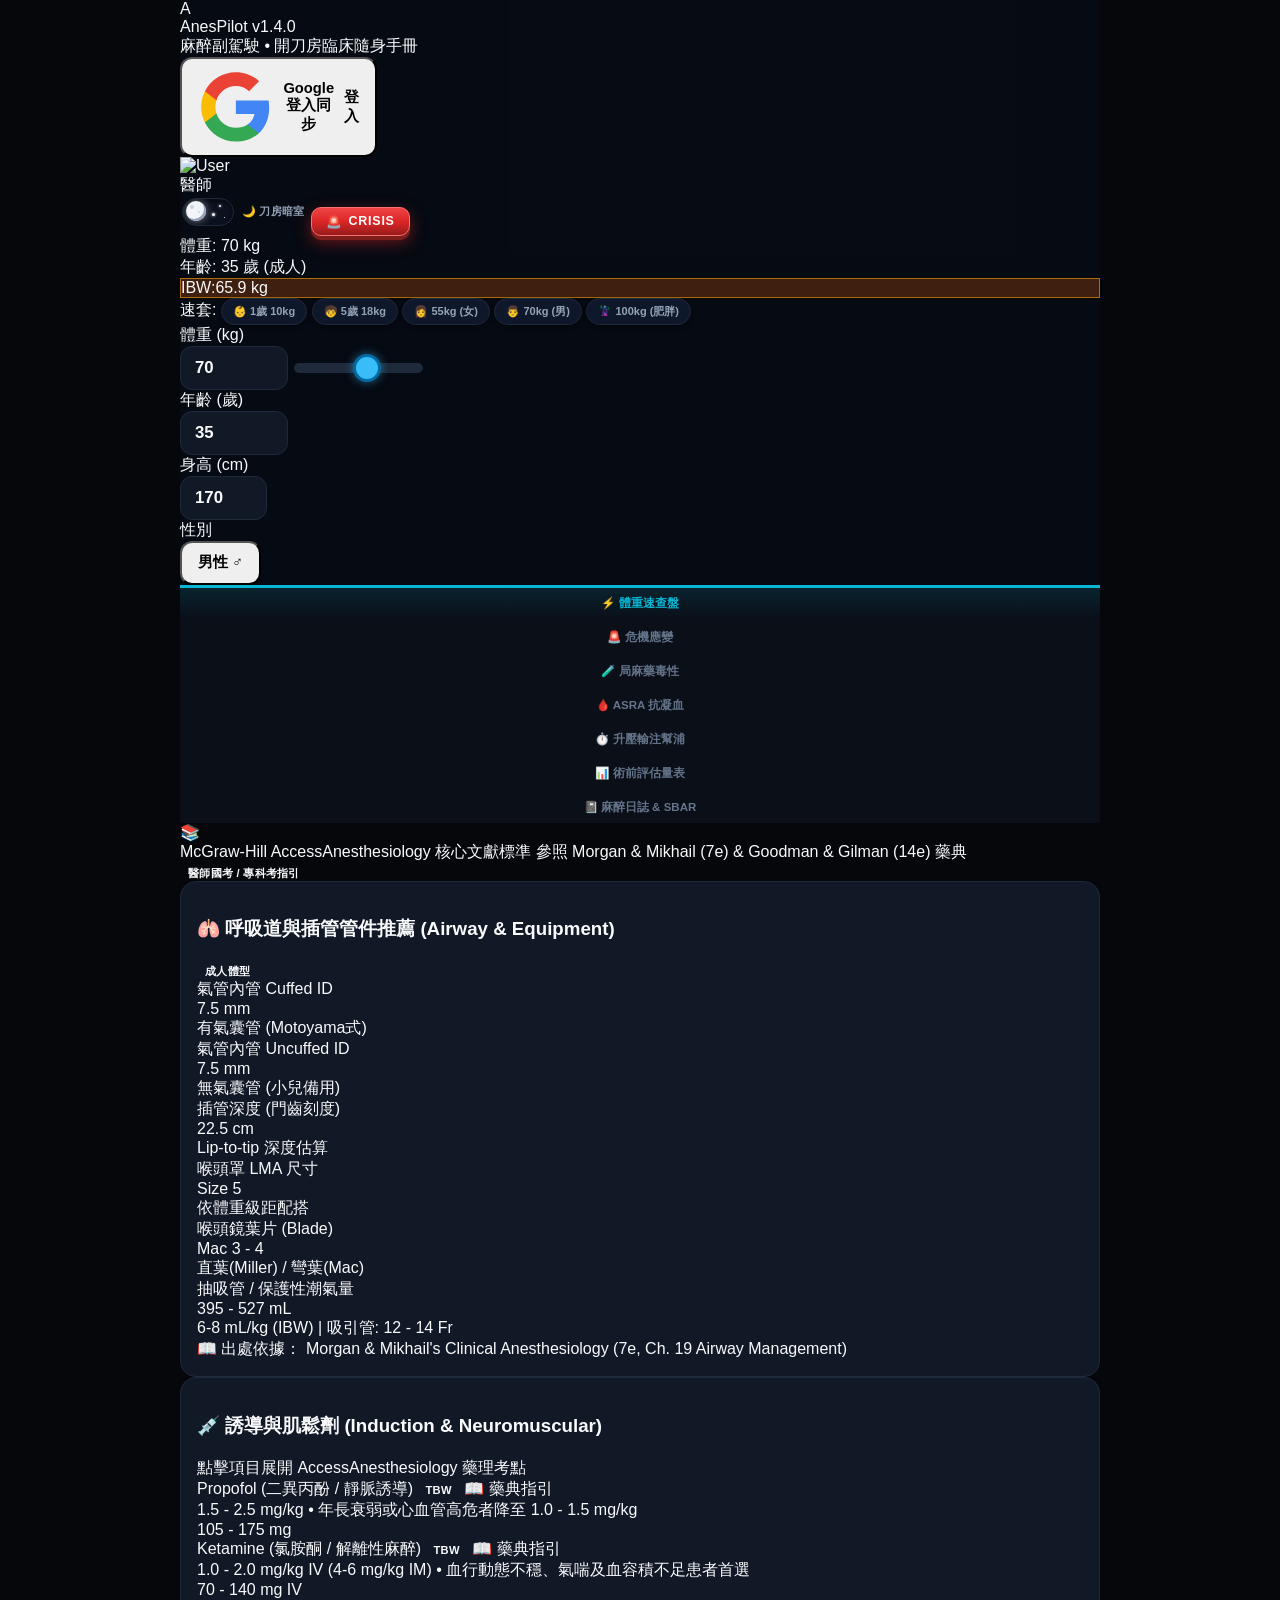
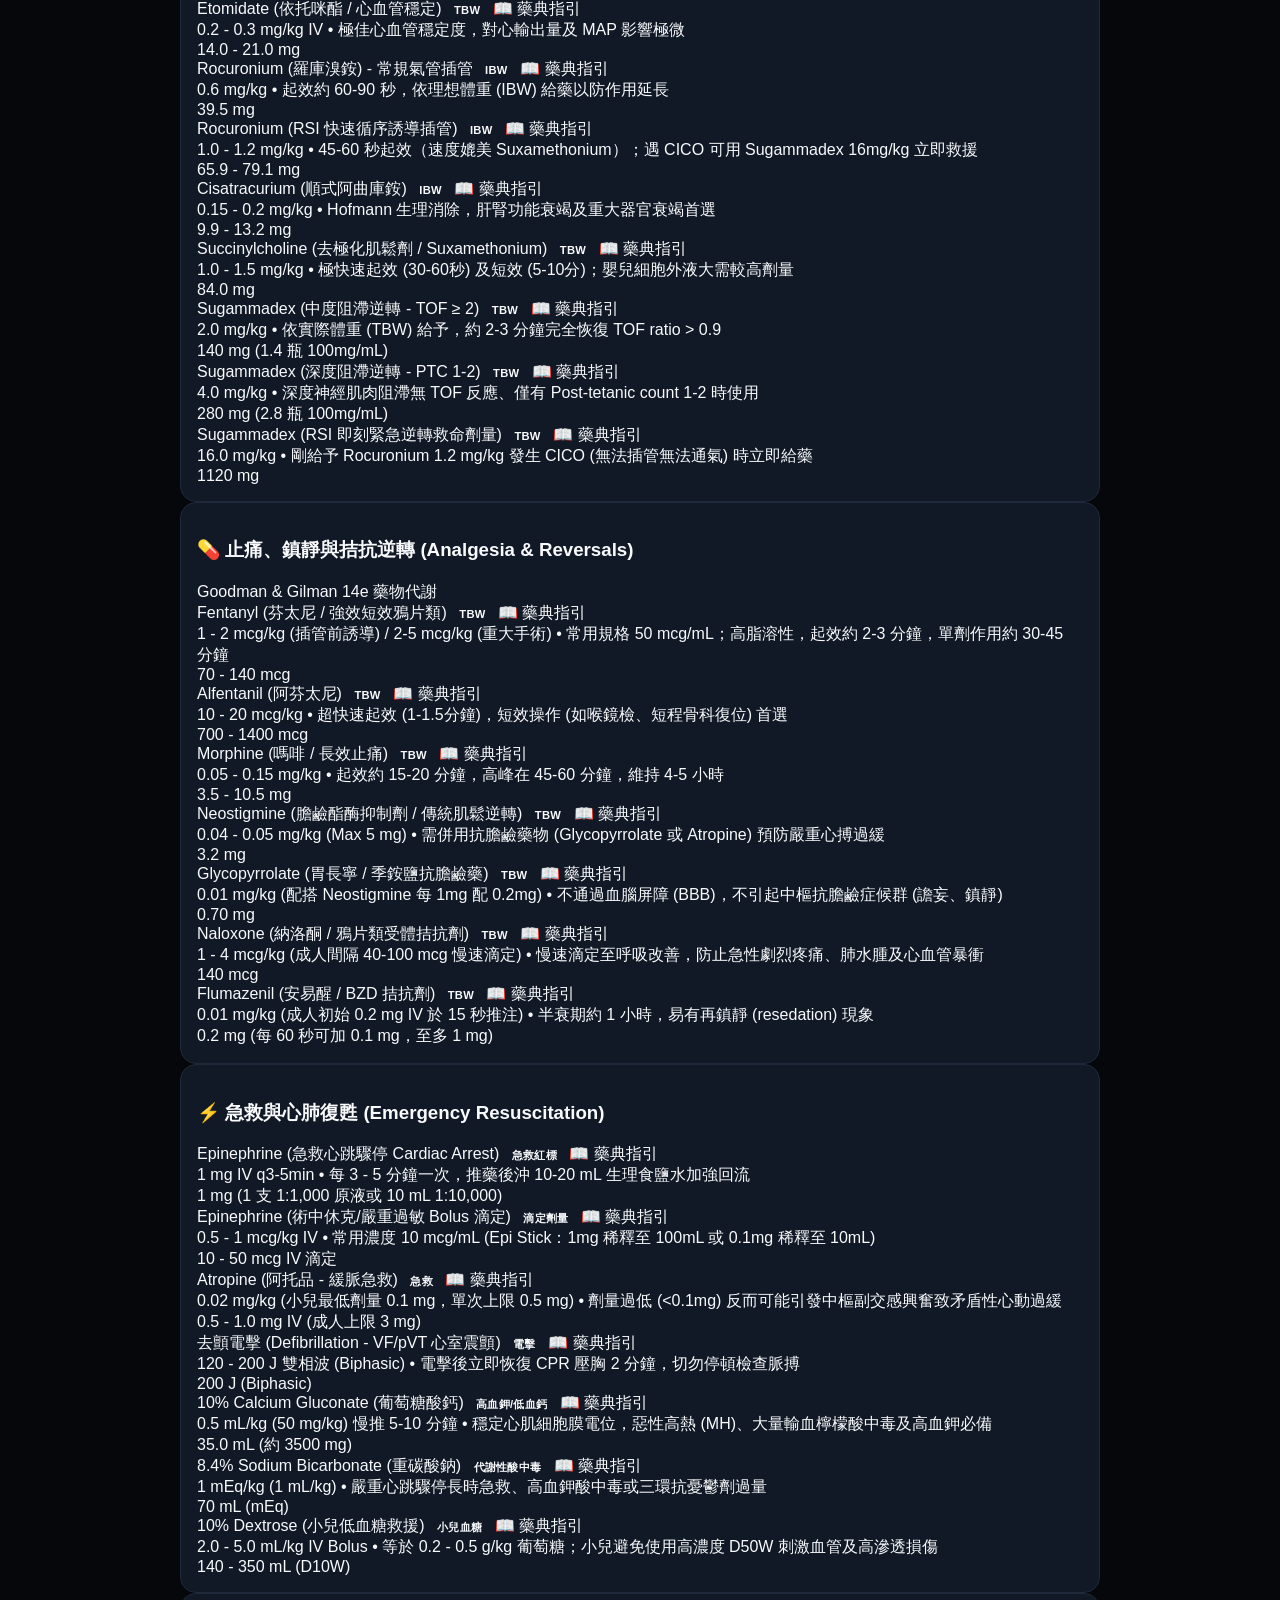
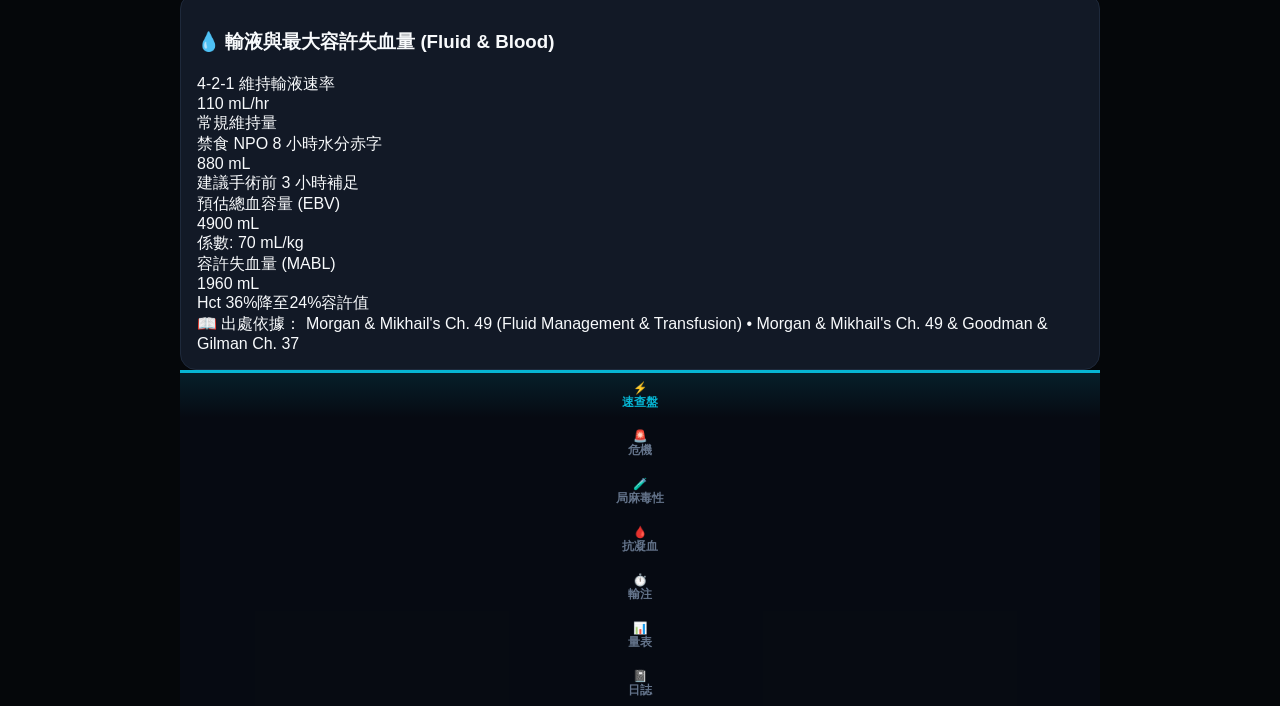
==== commit f343bde9: "feat(ui): upgrade to Uiverse galaxy clinical design suite, bump to v1.4.0" ====
--- a/standalone.html
+++ b/standalone.html
@@ -602,6 +602,490 @@
 }
 
 
+
+/* =========================================================================
+   UIVERSE GALAXY CLINICAL DESIGN SUITE (Zero-dependency Tactile Upgrades)
+   ========================================================================= */
+
+/* -------------------------------------------------------------------------
+   1. 🚨 CRISIS 3D Emergency Push Button (真實醫療儀器實體手感 + 擴散雷達光波)
+   ------------------------------------------------------------------------- */
+.crisis-3d-btn {
+  position: relative;
+  display: inline-flex;
+  align-items: center;
+  justify-content: center;
+  gap: 6px;
+  background: linear-gradient(180deg, #ef4444 0%, #dc2626 50%, #991b1b 100%);
+  color: #ffffff !important;
+  font-weight: 900;
+  font-size: 0.78rem;
+  letter-spacing: 0.06em;
+  padding: 6px 14px;
+  border-radius: 10px;
+  border: 1px solid #f87171;
+  box-shadow: 0 4px 0 #7f1d1d, 0 6px 16px rgba(220, 38, 38, 0.5);
+  cursor: pointer;
+  transition: transform 0.08s ease, box-shadow 0.08s ease, background 0.15s ease;
+  user-select: none;
+  overflow: visible;
+  touch-action: manipulation;
+}
+
+/* Outer Radar Ripple Wave */
+.crisis-3d-btn::before {
+  content: "";
+  position: absolute;
+  inset: -5px;
+  border-radius: 14px;
+  background: transparent;
+  border: 2px solid rgba(239, 68, 68, 0.7);
+  opacity: 0;
+  animation: crisisRadarWave 2s infinite cubic-bezier(0.25, 1, 0.5, 1);
+  pointer-events: none;
+}
+
+@keyframes crisisRadarWave {
+  0% {
+    transform: scale(0.92);
+    opacity: 0.85;
+  }
+  65% {
+    transform: scale(1.18);
+    opacity: 0;
+  }
+  100% {
+    transform: scale(1.22);
+    opacity: 0;
+  }
+}
+
+.crisis-3d-btn:hover {
+  background: linear-gradient(180deg, #f87171 0%, #ef4444 50%, #b91c1c 100%);
+  box-shadow: 0 4px 0 #7f1d1d, 0 8px 22px rgba(239, 68, 68, 0.65);
+}
+
+.crisis-3d-btn:active {
+  transform: translateY(3px);
+  box-shadow: 0 1px 0 #7f1d1d, 0 2px 8px rgba(220, 38, 38, 0.6);
+}
+
+body.theme-light .crisis-3d-btn {
+  background: linear-gradient(180deg, #dc2626 0%, #b91c1c 100%) !important;
+  color: #ffffff !important;
+  border-color: #ef4444 !important;
+  box-shadow: 0 4px 0 #7f1d1d, 0 6px 14px rgba(220, 38, 38, 0.35) !important;
+}
+
+body.theme-light .crisis-3d-btn:active {
+  transform: translateY(3px) !important;
+  box-shadow: 0 1px 0 #7f1d1d, 0 2px 6px rgba(220, 38, 38, 0.45) !important;
+}
+
+/* -------------------------------------------------------------------------
+   2. 🧪 LAST & High-Toxicity Neon Glowing Border Cards (超量霓虹呼吸警報流光)
+   ------------------------------------------------------------------------- */
+@keyframes neonToxicBorder {
+  0%, 100% {
+    border-color: #ef4444;
+    box-shadow: 0 0 16px rgba(239, 68, 68, 0.5), inset 0 0 14px rgba(239, 68, 68, 0.2);
+  }
+  50% {
+    border-color: #fca5a5;
+    box-shadow: 0 0 32px rgba(239, 68, 68, 0.85), 0 0 55px rgba(239, 68, 68, 0.4), inset 0 0 25px rgba(239, 68, 68, 0.3);
+  }
+}
+
+@keyframes neonCautionBorder {
+  0%, 100% {
+    border-color: #f59e0b;
+    box-shadow: 0 0 12px rgba(245, 158, 11, 0.4), inset 0 0 10px rgba(245, 158, 11, 0.12);
+  }
+  50% {
+    border-color: #fcd34d;
+    box-shadow: 0 0 26px rgba(245, 158, 11, 0.75), inset 0 0 18px rgba(245, 158, 11, 0.22);
+  }
+}
+
+.card-toxic-glow {
+  position: relative;
+  border-width: 2px !important;
+  animation: neonToxicBorder 1.5s infinite ease-in-out !important;
+  background: radial-gradient(circle at top, rgba(239, 68, 68, 0.16) 0%, rgba(18, 25, 38, 1) 75%) !important;
+}
+
+.card-caution-glow {
+  position: relative;
+  border-width: 2px !important;
+  animation: neonCautionBorder 2s infinite ease-in-out !important;
+  background: radial-gradient(circle at top, rgba(245, 158, 11, 0.12) 0%, rgba(18, 25, 38, 1) 75%) !important;
+}
+
+body.theme-light .card-toxic-glow {
+  background: radial-gradient(circle at top, #fee2e2 0%, #ffffff 75%) !important;
+}
+
+body.theme-light .card-caution-glow {
+  background: radial-gradient(circle at top, #fef3c7 0%, #ffffff 75%) !important;
+}
+
+/* -------------------------------------------------------------------------
+   3. 👶 Neumorphic Inset Segmented Pills (體重速查擬態內凹膠囊開關)
+   ------------------------------------------------------------------------- */
+.preset-btn {
+  position: relative;
+  padding: 5px 11px;
+  border-radius: 9999px;
+  background: #0f172a;
+  color: #94a3b8;
+  font-weight: 600;
+  font-size: 11px;
+  white-space: nowrap;
+  border: 1px solid #1e293b;
+  box-shadow: 0 2px 4px rgba(0, 0, 0, 0.35);
+  transition: all 0.2s cubic-bezier(0.4, 0, 0.2, 1);
+  cursor: pointer;
+  touch-action: manipulation;
+}
+
+.preset-btn:hover {
+  background: #1e293b;
+  color: #f8fafc;
+  border-color: #334155;
+}
+
+.preset-btn.active {
+  background: #041a2e !important;
+  color: #38bdf8 !important;
+  border-color: #0284c7 !important;
+  box-shadow: inset 0 2px 5px rgba(0, 0, 0, 0.75), 0 0 12px rgba(56, 189, 248, 0.45) !important;
+  font-weight: 800 !important;
+  transform: translateY(1px);
+}
+
+.preset-btn.active::after {
+  content: "";
+  position: absolute;
+  bottom: 2px;
+  left: 50%;
+  transform: translateX(-50%);
+  width: 14px;
+  height: 2.5px;
+  background: #38bdf8;
+  border-radius: 2px;
+  box-shadow: 0 0 6px #38bdf8;
+}
+
+body.theme-light .preset-btn {
+  background-color: #f1f5f9 !important;
+  color: #475569 !important;
+  border-color: #cbd5e1 !important;
+  box-shadow: 0 1px 3px rgba(0, 0, 0, 0.08) !important;
+}
+
+body.theme-light .preset-btn:hover {
+  background-color: #e2e8f0 !important;
+  color: #0f172a !important;
+}
+
+body.theme-light .preset-btn.active {
+  background-color: #e0f2fe !important;
+  color: #0369a1 !important;
+  border-color: #0284c7 !important;
+  box-shadow: inset 0 2px 4px rgba(0, 0, 0, 0.12), 0 0 8px rgba(2, 132, 199, 0.3) !important;
+}
+
+body.theme-light .preset-btn.active::after {
+  background: #0284c7;
+  box-shadow: 0 0 4px #0284c7;
+}
+
+/* -------------------------------------------------------------------------
+   4. 🌙 Animated Sun & Moon Smooth Toggle Switch (日月平滑滑動切換撥桿)
+   ------------------------------------------------------------------------- */
+.theme-toggle-switch {
+  display: inline-flex;
+  align-items: center;
+  gap: 8px;
+  background: transparent;
+  border: none;
+  padding: 2px;
+  cursor: pointer;
+  user-select: none;
+  touch-action: manipulation;
+}
+
+.theme-track {
+  position: relative;
+  display: inline-block;
+  width: 52px;
+  height: 28px;
+  border-radius: 9999px;
+  background: #0b111e;
+  border: 1.5px solid #1e293b;
+  box-shadow: inset 0 2px 4px rgba(0, 0, 0, 0.6);
+  transition: all 0.35s cubic-bezier(0.4, 0, 0.2, 1);
+  overflow: hidden;
+}
+
+.theme-orb {
+  position: absolute;
+  top: 2px;
+  left: 3px;
+  width: 20px;
+  height: 20px;
+  border-radius: 50%;
+  background: #f1f5f9;
+  box-shadow: inset -2px -2px 0 0 #94a3b8, 0 0 8px rgba(241, 245, 249, 0.5);
+  transition: transform 0.35s cubic-bezier(0.34, 1.56, 0.64, 1), background 0.35s ease, box-shadow 0.35s ease;
+}
+
+.moon-crater {
+  position: absolute;
+  top: 4px;
+  left: 4px;
+  width: 4px;
+  height: 4px;
+  border-radius: 50%;
+  background: #cbd5e1;
+  box-shadow: 7px 5px 0 -1px #cbd5e1;
+  transition: opacity 0.2s ease;
+}
+
+.theme-star {
+  position: absolute;
+  background: #f8fafc;
+  border-radius: 50%;
+  transition: all 0.3s ease;
+}
+.theme-star-1 { width: 2px; height: 2px; top: 6px; right: 12px; box-shadow: 0 0 3px #fff; }
+.theme-star-2 { width: 3px; height: 3px; top: 14px; right: 18px; box-shadow: 0 0 3px #fff; }
+.theme-star-3 { width: 1.5px; height: 1.5px; top: 18px; right: 8px; }
+
+.theme-label {
+  font-size: 11px;
+  font-weight: 700;
+  color: #94a3b8;
+  letter-spacing: 0.02em;
+}
+
+body.theme-light .theme-track {
+  background: linear-gradient(180deg, #38bdf8 0%, #7dd3fc 100%) !important;
+  border-color: #0284c7 !important;
+  box-shadow: inset 0 2px 4px rgba(0, 0, 0, 0.15), 0 0 8px rgba(56, 189, 248, 0.35) !important;
+}
+
+body.theme-light .theme-orb {
+  transform: translateX(24px) !important;
+  background: #f59e0b !important;
+  box-shadow: 0 0 10px #f59e0b, 0 0 18px #fbbf24 !important;
+}
+
+body.theme-light .moon-crater {
+  opacity: 0 !important;
+}
+
+body.theme-light .theme-star {
+  opacity: 0 !important;
+  transform: translateY(-5px);
+}
+
+body.theme-light .theme-label {
+  color: #0f172a !important;
+}
+
+/* -------------------------------------------------------------------------
+   5. ⏱️ Infusion Dynamic Fluid Stream & ACLS Metronome Shockwave Pulse
+   ------------------------------------------------------------------------- */
+.pump-active-display {
+  position: relative;
+  box-shadow: 0 4px 20px rgba(6, 182, 212, 0.15);
+}
+
+.infusion-flow-stream {
+  position: absolute;
+  top: 0;
+  left: -100%;
+  width: 100%;
+  height: 2px;
+  background: linear-gradient(90deg, transparent, #38bdf8, #06b6d4, transparent);
+  animation: infusionStream 2.2s infinite linear;
+}
+
+@keyframes infusionStream {
+  0% { left: -100%; }
+  100% { left: 100%; }
+}
+
+.drip-indicator {
+  display: inline-flex;
+  align-items: center;
+  gap: 6px;
+  padding: 3px 10px;
+  background: rgba(6, 182, 212, 0.12);
+  border: 1px solid rgba(6, 182, 212, 0.45);
+  border-radius: 9999px;
+  font-size: 11px;
+  color: #38bdf8;
+  font-weight: 700;
+}
+
+.drip-dot {
+  width: 8px;
+  height: 8px;
+  border-radius: 50%;
+  background: #38bdf8;
+  box-shadow: 0 0 8px #38bdf8;
+  animation: dripPulse 1.2s infinite ease-in-out;
+}
+
+@keyframes dripPulse {
+  0%, 100% { transform: scale(0.85); opacity: 0.6; }
+  50% { transform: scale(1.3); opacity: 1; }
+}
+
+/* Metronome Shockwave Pulse */
+.metronome-pulse-rings {
+  position: relative;
+}
+
+.metronome-pulse-rings::after {
+  content: "";
+  position: absolute;
+  inset: -6px;
+  border-radius: 12px;
+  border: 2px solid #ef4444;
+  opacity: 0;
+  animation: aclsEcgPulse 0.545s infinite cubic-bezier(0.2, 0.8, 0.2, 1);
+  pointer-events: none;
+}
+
+@keyframes aclsEcgPulse {
+  0% {
+    transform: scale(0.96);
+    opacity: 0.95;
+  }
+  100% {
+    transform: scale(1.2);
+    opacity: 0;
+  }
+}
+
+/* -------------------------------------------------------------------------
+   6. 📓 Tactile Micro-interaction Checkboxes (手術室防誤觸彈性打勾核取方塊)
+   ------------------------------------------------------------------------- */
+.tactile-checklist-item {
+  position: relative;
+  display: flex;
+  align-items: flex-start;
+  gap: 12px;
+  padding: 12px 14px;
+  border-radius: 12px;
+  background: rgba(15, 23, 42, 0.55);
+  border: 1.5px solid rgba(51, 65, 85, 0.7);
+  cursor: pointer;
+  transition: all 0.2s cubic-bezier(0.4, 0, 0.2, 1);
+  user-select: none;
+  touch-action: manipulation;
+}
+
+.tactile-checklist-item:hover {
+  background: rgba(30, 41, 59, 0.7);
+  border-color: #475569;
+}
+
+.tactile-checklist-item:has(input[type="checkbox"]:checked) {
+  background: rgba(16, 185, 129, 0.08) !important;
+  border-color: rgba(16, 185, 129, 0.6) !important;
+  box-shadow: 0 0 12px rgba(16, 185, 129, 0.15);
+}
+
+.tactile-checklist-item:has(input[type="checkbox"]:checked) .checklist-title {
+  color: #34d399 !important;
+}
+
+.tactile-checkbox {
+  appearance: none;
+  -webkit-appearance: none;
+  width: 22px;
+  height: 22px;
+  min-width: 22px;
+  margin-top: 2px;
+  border-radius: 6px;
+  background: #090d16;
+  border: 2px solid #475569;
+  cursor: pointer;
+  display: grid;
+  place-content: center;
+  transition: all 0.2s cubic-bezier(0.34, 1.56, 0.64, 1);
+  position: relative;
+}
+
+.tactile-checkbox::before {
+  content: "";
+  width: 10px;
+  height: 6px;
+  border-left: 2.5px solid #ffffff;
+  border-bottom: 2.5px solid #ffffff;
+  transform: rotate(-45deg) scale(0);
+  transform-origin: center center;
+  transition: transform 0.2s cubic-bezier(0.34, 1.56, 0.64, 1);
+  margin-top: -2px;
+}
+
+.tactile-checkbox:checked {
+  background: #10b981;
+  border-color: #10b981;
+  box-shadow: 0 0 10px rgba(16, 185, 129, 0.5);
+  transform: scale(1.08);
+}
+
+.tactile-checkbox:checked::before {
+  transform: rotate(-45deg) scale(1);
+}
+
+/* Crisis checklists special rose theme */
+.crisis-checklist .tactile-checklist-item:has(input[type="checkbox"]:checked) {
+  background: rgba(239, 68, 68, 0.1) !important;
+  border-color: rgba(239, 68, 68, 0.6) !important;
+  box-shadow: 0 0 12px rgba(239, 68, 68, 0.2);
+}
+
+.crisis-checklist .tactile-checkbox:checked {
+  background: #ef4444;
+  border-color: #ef4444;
+  box-shadow: 0 0 10px rgba(239, 68, 68, 0.6);
+}
+
+.crisis-checklist .tactile-checklist-item:has(input[type="checkbox"]:checked) .checklist-title {
+  color: #f87171 !important;
+}
+
+body.theme-light .tactile-checklist-item {
+  background: #ffffff !important;
+  border-color: #e2e8f0 !important;
+}
+
+body.theme-light .tactile-checklist-item:hover {
+  background: #f8fafc !important;
+  border-color: #cbd5e1 !important;
+}
+
+body.theme-light .tactile-checkbox {
+  background: #f1f5f9 !important;
+  border-color: #94a3b8 !important;
+}
+
+body.theme-light .tactile-checklist-item:has(input[type="checkbox"]:checked) {
+  background: #ecfdf5 !important;
+  border-color: #10b981 !important;
+}
+
+body.theme-light .crisis-checklist .tactile-checklist-item:has(input[type="checkbox"]:checked) {
+  background: #fff1f2 !important;
+  border-color: #ef4444 !important;
+}
+
 </style>
   <style>
     /* Instant Universal Text Selection */
@@ -744,7 +1228,7 @@
           <div>
             <div class="flex items-center gap-1.5">
               <span class="font-extrabold text-base tracking-tight text-white">AnesPilot</span>
-              <span id="app-version-badge" class="text-[10px] font-bold px-1.5 py-0.5 rounded bg-cyan-950 text-cyan-300 border border-cyan-800/60 font-mono">v1.3.2</span>
+              <span id="app-version-badge" class="text-[10px] font-bold px-1.5 py-0.5 rounded bg-cyan-950 text-cyan-300 border border-cyan-800/60 font-mono">v1.4.0</span>
             </div>
             <div class="text-[10px] text-slate-400 font-medium">麻醉副駕駛 &bull; 開刀房臨床隨身手冊</div>
           </div>
@@ -769,14 +1253,22 @@
             </div>
           </div>
 
-          <!-- Theme Toggle -->
-          <button id="btn-theme-toggle" class="glove-btn py-1.5 px-2 bg-slate-900 border border-slate-800 text-xs text-slate-300 rounded-lg hover:bg-slate-800">
-            <span id="theme-icon">🌙 刀房暗室</span>
+          <!-- Uiverse Animated Sun & Moon Smooth Switch -->
+          <button id="btn-theme-toggle" class="theme-toggle-switch" aria-label="切換日間/刀房暗室模式" title="切換日間/刀房暗室模式">
+            <span class="theme-track">
+              <span class="theme-star theme-star-1"></span>
+              <span class="theme-star theme-star-2"></span>
+              <span class="theme-star theme-star-3"></span>
+              <span class="theme-orb">
+                <span class="moon-crater"></span>
+              </span>
+            </span>
+            <span id="theme-icon" class="theme-label hidden sm:inline-block">🌙 刀房暗室</span>
           </button>
 
-          <!-- CRISIS RED BUTTON -->
-          <button id="btn-quick-crisis" class="glove-btn py-1.5 px-2.5 bg-gradient-to-r from-red-600 to-rose-700 hover:from-red-500 hover:to-rose-600 text-white font-black text-xs rounded-lg shadow-lg shadow-red-950/80 border border-red-500 flex items-center gap-1 animate-pulse">
-            <span>🚨</span>
+          <!-- Uiverse CRISIS 3D EMERGENCY BUTTON -->
+          <button id="btn-quick-crisis" class="crisis-3d-btn" title="緊急危機應變流程 (ACLS / MH / LAST / DAS)">
+            <span class="text-sm">🚨</span>
             <span class="tracking-wide">CRISIS</span>
           </button>
         </div>
@@ -802,22 +1294,22 @@
           </div>
         </div>
 
-        <!-- Patient Quick Presets -->
+        <!-- Patient Quick Presets (Neumorphic Inset Pills) -->
         <div class="flex items-center gap-1.5 overflow-x-auto text-xs py-0.5">
           <span class="text-[10px] text-slate-500 font-bold uppercase mr-0.5">速套:</span>
-          <button class="preset-btn px-2 py-1 rounded bg-slate-800 hover:bg-slate-700 text-slate-300 font-semibold text-[11px] whitespace-nowrap" data-w="10" data-a="1" data-h="75" data-f="false">
+          <button class="preset-btn" data-w="10" data-a="1" data-h="75" data-f="false">
             👶 1歲 10kg
           </button>
-          <button class="preset-btn px-2 py-1 rounded bg-slate-800 hover:bg-slate-700 text-slate-300 font-semibold text-[11px] whitespace-nowrap" data-w="18" data-a="5" data-h="110" data-f="true">
+          <button class="preset-btn" data-w="18" data-a="5" data-h="110" data-f="true">
             🧒 5歲 18kg
           </button>
-          <button class="preset-btn px-2 py-1 rounded bg-slate-800 hover:bg-slate-700 text-slate-300 font-semibold text-[11px] whitespace-nowrap" data-w="55" data-a="32" data-h="160" data-f="true">
+          <button class="preset-btn" data-w="55" data-a="32" data-h="160" data-f="true">
             👩 55kg (女)
           </button>
-          <button class="preset-btn px-2 py-1 rounded bg-slate-800 hover:bg-slate-700 text-cyan-300 font-semibold text-[11px] whitespace-nowrap border border-cyan-900/60" data-w="70" data-a="40" data-h="172" data-f="false">
+          <button class="preset-btn" data-w="70" data-a="40" data-h="172" data-f="false">
             👨 70kg (男)
           </button>
-          <button class="preset-btn px-2 py-1 rounded bg-slate-800 hover:bg-slate-700 text-amber-300 font-semibold text-[11px] whitespace-nowrap" data-w="100" data-a="50" data-h="170" data-f="false">
+          <button class="preset-btn" data-w="100" data-a="50" data-h="170" data-f="false">
             🦹 100kg (肥胖)
           </button>
         </div>
@@ -2723,11 +3215,11 @@
         alert(
           `【小兒理想體重 (Pediatric IBW) 計算說明】\n\n` +
           `目前病患設定：${p.ageYears < 1 ? Math.round(p.ageYears * 12) + ' 個月大' : p.ageYears + ' 歲'}小兒，身高 ${p.heightCm} cm (${p.isFemale ? '女性' : '男性'})\n\n` +
-          `★ Traub-Johnson 兒科權威公式【本系統採用】：${dosing.ibw} kg\n` +
-          `   • 計算公式：(身高吋)² × 1.65 / 1000\n` +
+          `★ 兒科權威公式 Traub & Kichen (1983)【本系統採用】：${dosing.ibw} kg\n` +
+          `   • 計算公式：IBW (kg) = 2.396 × e^(0.01863 × 身高cm)\n` +
           `   • 醫學依據：專為 1~17 歲或身高 < 152cm 之小兒設計，精準匹配 CDC/WHO 生長曲線第 50 百分位數標準體重。\n` +
-          `   • 臨床重要性：小兒肥胖時之保護性通氣潮氣量 (6-8 mL/kg) 與親水性藥物劑量安全基準（修正了成人 Devine 公式 45.5kg 導致嚴重氣壓傷之致命風險）。\n\n` +
-          `註：年滿 18 歲且身高 ≥ 152.4cm 則切換為成人 Devine 麻醉金標準公式。`
+          `   • 臨床重要性：小兒肥胖時之保護性通氣潮氣量 (6-8 mL/kg) 與親水性藥物劑量安全基準（徹底杜絕成人 Devine 公式 45.5kg 導致嚴重氣壓傷之致命風險）。\n\n` +
+          `註：年滿 18 歲且身高 ≥ 152.4cm 則自動切換為成人 Devine 麻醉金標準公式。`
         );
       } else {
         const bmiGender = p.isFemale 
@@ -2841,7 +3333,7 @@
         ibwBadge.style.display = "flex";
         const isPed = p.ageYears < 18 || (p.heightCm / 2.54) < 60;
         if (isPed) {
-          ibwBadge.title = `【小兒理想體重】\n• Traub-Johnson 兒科權威公式: ${dosing.ibw} kg (匹配 CDC/WHO 50th%)\n(點擊查看詳細公式說明)`;
+          ibwBadge.title = `【小兒理想體重】\n• Traub & Kichen 兒科權威公式: ${dosing.ibw} kg (匹配 CDC/WHO 50th%)\n(點擊查看詳細公式說明)`;
         } else {
           const hM = p.heightCm / 100;
           const bmi22 = (Math.round(22 * hM * hM * 10) / 10).toFixed(1);
@@ -2857,6 +3349,15 @@
       }
     }
   }
+
+  // Sync Neumorphic Inset Preset Buttons Active State
+  document.querySelectorAll(".preset-btn").forEach(btn => {
+    const w = parseFloat(btn.dataset.w);
+    const a = parseFloat(btn.dataset.a);
+    const f = btn.dataset.f === "true";
+    const isActive = Math.abs(p.weightKg - w) < 0.2 && Math.abs(p.ageYears - a) < 0.2 && p.isFemale === f;
+    btn.classList.toggle("active", isActive);
+  });
 }
 
 function renderActiveTab() {
@@ -3148,12 +3649,12 @@
         <span>📋 標準處置檢核單 (Action Checklist & Guidelines)</span>
         <button class="text-xs text-slate-400 hover:text-white" onclick="window.resetChecklist()">重置勾選</button>
       </h3>
-      <div class="space-y-2">
+      <div class="space-y-2 crisis-checklist">
         ${currentMod.actionSteps.map((step, idx) => `
-          <label class="flex items-start gap-3 p-3 rounded-lg bg-slate-900/50 hover:bg-slate-900/80 border border-slate-800/80 cursor-pointer transition">
-            <input type="checkbox" id="check-${step.id}" class="mt-1 w-5 h-5 rounded accent-rose-500 bg-slate-950 cursor-pointer">
-            <div>
-              <div class="font-bold text-slate-100 text-sm">${idx + 1}. ${step.title}</div>
+          <label class="tactile-checklist-item" for="check-${step.id}">
+            <input type="checkbox" id="check-${step.id}" class="tactile-checkbox">
+            <div class="flex-1">
+              <div class="font-bold text-slate-100 text-sm checklist-title">${idx + 1}. ${step.title}</div>
               <div class="text-xs text-slate-400 mt-0.5 leading-relaxed">${step.desc}</div>
             </div>
           </label>
@@ -3284,12 +3785,17 @@
     audioService.stopMetronome();
     if (heart) heart.classList.remove("metronome-pulse");
     if (text) text.textContent = "開啟 CPR 110bpm 節拍器";
-    if (btn) btn.className = "glove-btn bg-rose-600 hover:bg-rose-500 text-white font-bold text-sm px-4 shadow-md";
+    if (btn) {
+      btn.className = "glove-btn bg-rose-600 hover:bg-rose-500 text-white font-bold text-sm px-4 shadow-md";
+      btn.classList.remove("metronome-pulse-rings");
+    }
   } else {
     audioService.startMetronome(110);
     if (heart) heart.classList.add("metronome-pulse");
     if (text) text.textContent = "🔊 節拍器運作中 (點此關閉)";
-    if (btn) btn.className = "glove-btn bg-emerald-600 hover:bg-emerald-500 text-white font-bold text-sm px-4 shadow-md";
+    if (btn) {
+      btn.className = "glove-btn bg-emerald-600 hover:bg-emerald-500 text-white font-bold text-sm px-4 shadow-md metronome-pulse-rings";
+    }
   }
 };
 
@@ -3327,16 +3833,16 @@
       <span class="drug-badge bg-emerald-950 text-emerald-300 border border-emerald-800/50">局麻安全性標準</span>
     </div>
 
-    <!-- Top Visual Gauge Card -->
-    <div class="anes-card mb-4">
-      <div class="flex items-center justify-between mb-2">
+    <!-- Top Visual Gauge Card (Uiverse Neon Glowing / Breathing Alert) -->
+    <div class="anes-card mb-4 ${result.totalPercent >= 100 ? 'card-toxic-glow' : (result.totalPercent >= 70 ? 'card-caution-glow' : '')}">
+      <div class="flex items-center justify-between mb-2 flex-wrap gap-2">
         <h3 class="font-bold text-lg text-slate-100 flex items-center gap-2">
           <span>🧪</span> 局部麻醉藥綜合毒性儀表板 (Toxicity Index)
         </h3>
         <div class="flex items-center gap-2">
-          <label class="text-xs text-slate-300 flex items-center gap-1.5 cursor-pointer bg-slate-900 px-2.5 py-1 rounded-full border border-slate-800">
-            <input type="checkbox" id="check-tox-risk" ${state.toxicityHighRisk ? 'checked' : ''} onchange="window.toggleToxRisk(this.checked)" class="w-4 h-4 accent-amber-500">
-            <span>高風險體質 (年長衰弱/心肝腎衰竭，上限降20%)</span>
+          <label class="text-xs text-slate-300 flex items-center gap-2 cursor-pointer bg-slate-900/90 px-3 py-1.5 rounded-full border border-slate-700/80 hover:border-amber-500/60 transition">
+            <input type="checkbox" id="check-tox-risk" ${state.toxicityHighRisk ? 'checked' : ''} onchange="window.toggleToxRisk(this.checked)" class="tactile-checkbox !w-4 !h-4 !min-w-[16px] !mt-0">
+            <span class="font-semibold">高風險體質 (年長衰弱/心肝腎衰竭，上限降20%)</span>
           </label>
         </div>
       </div>
@@ -3682,21 +4188,34 @@
         </div>
       </div>
 
-      <!-- Output Pump Rate -->
-      <div class="p-4 rounded-xl bg-gradient-to-r from-sky-950/60 to-blue-950/60 border border-sky-800/60 flex items-center justify-between">
+      <!-- Output Pump Rate (Uiverse Dynamic Fluid Flow Indicator) -->
+      <div class="p-4 rounded-xl bg-gradient-to-r from-sky-950/70 via-blue-950/70 to-slate-900 border border-sky-600/60 flex flex-col sm:flex-row items-center justify-between gap-4 relative overflow-hidden pump-active-display">
+        <!-- Animated fluid stream line -->
+        <div class="infusion-flow-stream"></div>
+
         <div>
-          <div class="text-xs font-bold text-sky-300 uppercase tracking-wide">注射幫浦設定流速 (Syringe Pump Rate)</div>
-          <div class="text-4xl font-black text-white mt-1">
-            ${rateMlHr} <span class="text-xl text-sky-400 font-normal">mL/hr</span>
+          <div class="flex items-center gap-2">
+            <span class="text-xs font-bold text-sky-300 uppercase tracking-wide">注射幫浦設定流速 (Syringe Pump Rate)</span>
+            <span class="drip-indicator">
+              <span class="drip-dot"></span>
+              <span>運轉推注中</span>
+            </span>
+          </div>
+          <div class="text-4xl font-black text-white mt-1 flex items-baseline gap-2">
+            <span>${rateMlHr}</span>
+            <span class="text-xl text-sky-400 font-semibold">mL/hr</span>
           </div>
           <div class="text-xs text-slate-400 mt-1">
             基準體重: ${state.patient.weightKg} kg &bull; 濃度: ${preset.concMcgMl} mcg/mL
           </div>
         </div>
 
-        <div class="text-right">
-          <span class="drug-badge bg-sky-900/80 text-sky-200 border border-sky-600">
+        <div class="text-right flex flex-col items-end gap-1.5">
+          <span class="drug-badge bg-sky-900/90 text-sky-200 border border-sky-500 shadow-sm">
             精確雙向算式
+          </span>
+          <span class="text-[11px] text-cyan-400 font-mono">
+            ≈ ${(rateMlHr / 60).toFixed(2)} mL/min
           </span>
         </div>
       </div>
@@ -3811,21 +4330,21 @@
       </div>
 
       <div class="grid grid-cols-2 sm:grid-cols-4 gap-2 mb-3">
-        <label class="p-2.5 rounded bg-slate-900 border border-slate-800 flex items-center gap-2 cursor-pointer">
-          <input type="checkbox" ${state.apfelFemale ? 'checked' : ''} onchange="window.toggleApfel('female', this.checked)" class="w-4 h-4 accent-purple-500">
-          <span class="text-xs text-slate-200">女性 (Female)</span>
+        <label class="tactile-checklist-item !p-2.5">
+          <input type="checkbox" ${state.apfelFemale ? 'checked' : ''} onchange="window.toggleApfel('female', this.checked)" class="tactile-checkbox !w-4 !h-4 !min-w-[16px] !mt-0">
+          <span class="text-xs text-slate-200 checklist-title font-semibold">女性 (Female)</span>
         </label>
-        <label class="p-2.5 rounded bg-slate-900 border border-slate-800 flex items-center gap-2 cursor-pointer">
-          <input type="checkbox" ${state.apfelNonSmoker ? 'checked' : ''} onchange="window.toggleApfel('nonSmoker', this.checked)" class="w-4 h-4 accent-purple-500">
-          <span class="text-xs text-slate-200">不吸菸者 (Non-smoker)</span>
+        <label class="tactile-checklist-item !p-2.5">
+          <input type="checkbox" ${state.apfelNonSmoker ? 'checked' : ''} onchange="window.toggleApfel('nonSmoker', this.checked)" class="tactile-checkbox !w-4 !h-4 !min-w-[16px] !mt-0">
+          <span class="text-xs text-slate-200 checklist-title font-semibold">不吸菸者 (Non-smoker)</span>
         </label>
-        <label class="p-2.5 rounded bg-slate-900 border border-slate-800 flex items-center gap-2 cursor-pointer">
-          <input type="checkbox" ${state.apfelHistory ? 'checked' : ''} onchange="window.toggleApfel('history', this.checked)" class="w-4 h-4 accent-purple-500">
-          <span class="text-xs text-slate-200">PONV 或暈車病史</span>
+        <label class="tactile-checklist-item !p-2.5">
+          <input type="checkbox" ${state.apfelHistory ? 'checked' : ''} onchange="window.toggleApfel('history', this.checked)" class="tactile-checkbox !w-4 !h-4 !min-w-[16px] !mt-0">
+          <span class="text-xs text-slate-200 checklist-title font-semibold">PONV 或暈車病史</span>
         </label>
-        <label class="p-2.5 rounded bg-slate-900 border border-slate-800 flex items-center gap-2 cursor-pointer">
-          <input type="checkbox" ${state.apfelOpioids ? 'checked' : ''} onchange="window.toggleApfel('opioids', this.checked)" class="w-4 h-4 accent-purple-500">
-          <span class="text-xs text-slate-200">預期術後使用鴉片類</span>
+        <label class="tactile-checklist-item !p-2.5">
+          <input type="checkbox" ${state.apfelOpioids ? 'checked' : ''} onchange="window.toggleApfel('opioids', this.checked)" class="tactile-checkbox !w-4 !h-4 !min-w-[16px] !mt-0">
+          <span class="text-xs text-slate-200 checklist-title font-semibold">預期術後鴉片類</span>
         </label>
       </div>
 
@@ -3849,9 +4368,9 @@
 
       <div class="grid grid-cols-1 sm:grid-cols-2 gap-2 mb-3">
         ${stopBangLabels.map((lbl, idx) => `
-          <label class="p-2.5 rounded bg-slate-900 border border-slate-800 flex items-center gap-2 cursor-pointer">
-            <input type="checkbox" ${state.stopBangAnswers[idx] ? 'checked' : ''} onchange="window.toggleStopBang(${idx}, this.checked)" class="w-4 h-4 accent-amber-500">
-            <span class="text-xs text-slate-200">${lbl}</span>
+          <label class="tactile-checklist-item !p-2.5">
+            <input type="checkbox" ${state.stopBangAnswers[idx] ? 'checked' : ''} onchange="window.toggleStopBang(${idx}, this.checked)" class="tactile-checkbox !w-4 !h-4 !min-w-[16px] !mt-0">
+            <span class="text-xs text-slate-200 checklist-title font-semibold">${lbl}</span>
           </label>
         `).join("")}
       </div>
@@ -3873,9 +4392,9 @@
 
       <div class="grid grid-cols-1 sm:grid-cols-2 gap-2 mb-3">
         ${rcriLabels.map((lbl, idx) => `
-          <label class="p-2.5 rounded bg-slate-900 border border-slate-800 flex items-center gap-2 cursor-pointer">
-            <input type="checkbox" ${state.rcriCriteria[idx] ? 'checked' : ''} onchange="window.toggleRcri(${idx}, this.checked)" class="w-4 h-4 accent-rose-500">
-            <span class="text-xs text-slate-200">${lbl}</span>
+          <label class="tactile-checklist-item !p-2.5">
+            <input type="checkbox" ${state.rcriCriteria[idx] ? 'checked' : ''} onchange="window.toggleRcri(${idx}, this.checked)" class="tactile-checkbox !w-4 !h-4 !min-w-[16px] !mt-0">
+            <span class="text-xs text-slate-200 checklist-title font-semibold">${lbl}</span>
           </label>
         `).join("")}
       </div>
@@ -4324,9 +4843,9 @@
       });
 
       window.addEventListener('load', () => {
-        navigator.serviceWorker.register('./sw.js?v=1.3.2')
+        navigator.serviceWorker.register('./sw.js?v=1.4.0')
           .then((reg) => {
-            console.log('AnesPilot Offline Service Worker Ready (v1.3.2):', reg.scope);
+            console.log('AnesPilot Offline Service Worker Ready (v1.4.0):', reg.scope);
             reg.update();
           })
           .catch((err) => console.log('Service Worker setup note:', err));
